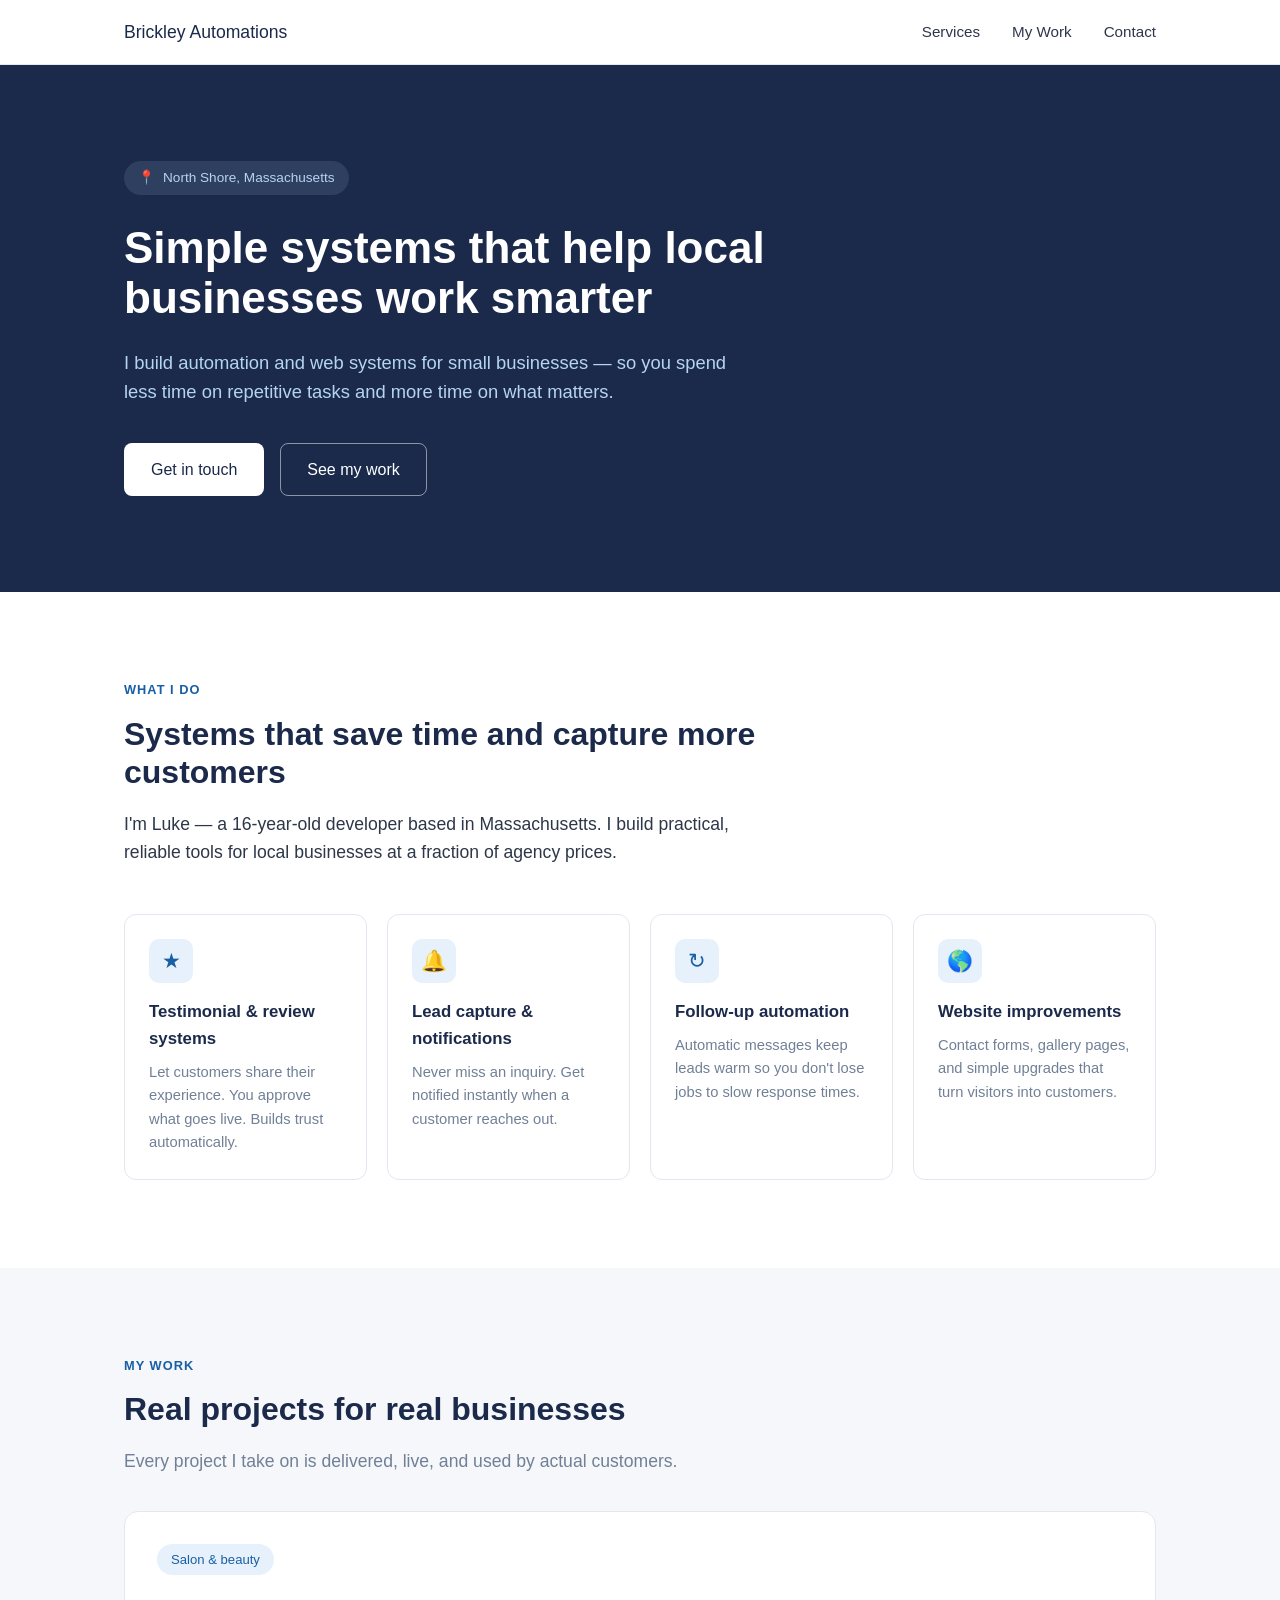
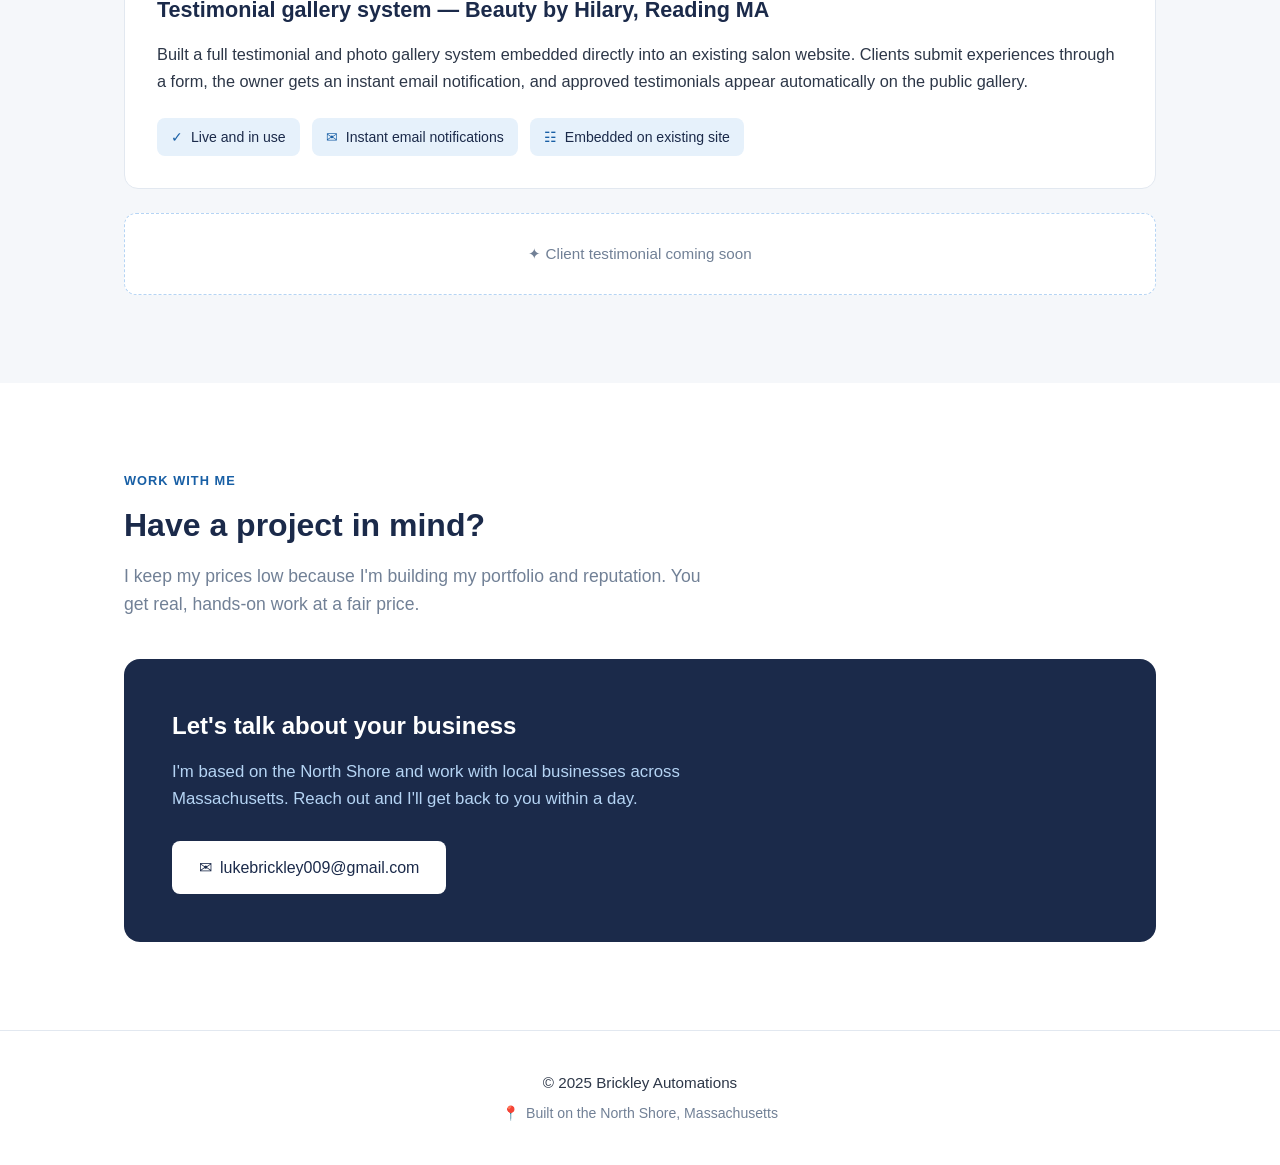
==== index.html @ 8ceae949 "Initial website build" ====
<!DOCTYPE html>
<html lang="en">
<head>
  <meta charset="UTF-8">
  <meta name="viewport" content="width=device-width, initial-scale=1.0">
  <title>Brickley Automations — Simple systems for local businesses</title>
  <meta name="description" content="Automation and web systems for small businesses on the North Shore of Massachusetts. Testimonial systems, lead capture, follow-up automation, and website improvements.">
  <style>
    :root {
      --navy: #1B2A4A;
      --blue: #185FA5;
      --light-blue: #B5D4F4;
      --info-bg: #E6F1FB;
      --gray-bg: #F5F7FA;
      --border: #E2E8F0;
      --text: #2D3748;
      --muted: #718096;
    }

    * { margin: 0; padding: 0; box-sizing: border-box; }

    html { scroll-behavior: smooth; }

    body {
      font-family: -apple-system, BlinkMacSystemFont, "Segoe UI", Roboto, Helvetica, Arial, sans-serif, "Apple Color Emoji", "Segoe UI Emoji";
      color: var(--text);
      background: #fff;
      line-height: 1.6;
      -webkit-font-smoothing: antialiased;
    }

    .container {
      max-width: 1080px;
      margin: 0 auto;
      padding: 0 24px;
    }

    /* ---------- Navigation ---------- */
    nav {
      position: sticky;
      top: 0;
      z-index: 100;
      background: #fff;
      border-bottom: 1px solid var(--border);
    }
    .nav-inner {
      display: flex;
      align-items: center;
      justify-content: space-between;
      height: 64px;
    }
    .nav-brand {
      color: var(--navy);
      font-weight: 500;
      font-size: 1.1rem;
      text-decoration: none;
    }
    .nav-links {
      display: flex;
      gap: 32px;
    }
    .nav-links a {
      color: var(--text);
      text-decoration: none;
      font-size: 0.95rem;
    }
    .nav-links a:hover { color: var(--blue); }

    /* ---------- Hero ---------- */
    .hero {
      background: var(--navy);
      color: #fff;
      padding: 96px 0;
    }
    .badge {
      display: inline-flex;
      align-items: center;
      gap: 8px;
      background: rgba(181, 212, 244, 0.12);
      color: var(--light-blue);
      padding: 6px 14px;
      border-radius: 999px;
      font-size: 0.85rem;
      margin-bottom: 28px;
    }
    .hero h1 {
      font-size: 2.75rem;
      font-weight: 600;
      line-height: 1.15;
      max-width: 720px;
      margin-bottom: 24px;
    }
    .hero p {
      font-size: 1.15rem;
      color: var(--light-blue);
      max-width: 620px;
      margin-bottom: 36px;
    }
    .hero-buttons {
      display: flex;
      gap: 16px;
      flex-wrap: wrap;
    }
    .btn {
      display: inline-flex;
      align-items: center;
      gap: 8px;
      padding: 13px 26px;
      border-radius: 8px;
      font-size: 1rem;
      font-weight: 500;
      text-decoration: none;
      cursor: pointer;
      border: 1px solid transparent;
      transition: opacity 0.15s ease;
    }
    .btn:hover { opacity: 0.9; }
    .btn-white {
      background: #fff;
      color: var(--navy);
    }
    .btn-outline {
      background: transparent;
      color: #fff;
      border: 1px solid rgba(255, 255, 255, 0.5);
    }

    /* ---------- Section shared ---------- */
    section { padding: 88px 0; }
    .label {
      color: var(--blue);
      text-transform: uppercase;
      letter-spacing: 0.08em;
      font-size: 0.8rem;
      font-weight: 600;
      margin-bottom: 14px;
    }
    h2 {
      color: var(--navy);
      font-size: 2rem;
      font-weight: 600;
      line-height: 1.2;
      margin-bottom: 18px;
      max-width: 640px;
    }
    .section-sub {
      color: var(--muted);
      font-size: 1.1rem;
      max-width: 600px;
      margin-bottom: 8px;
    }

    /* ---------- About / Services ---------- */
    .about p.intro {
      color: var(--text);
      font-size: 1.1rem;
      max-width: 640px;
      margin-bottom: 48px;
    }
    .cards {
      display: grid;
      grid-template-columns: repeat(4, 1fr);
      gap: 20px;
    }
    .card {
      background: #fff;
      border: 1px solid var(--border);
      border-radius: 12px;
      padding: 24px;
    }
    .icon-box {
      width: 44px;
      height: 44px;
      border-radius: 10px;
      background: var(--info-bg);
      color: var(--blue);
      display: flex;
      align-items: center;
      justify-content: center;
      font-size: 1.3rem;
      margin-bottom: 16px;
    }
    .card h3 {
      color: var(--navy);
      font-size: 1.05rem;
      font-weight: 600;
      margin-bottom: 8px;
    }
    .card p {
      color: var(--muted);
      font-size: 0.92rem;
    }

    /* ---------- Work ---------- */
    .work { background: var(--gray-bg); }
    .project-card {
      background: #fff;
      border: 1px solid var(--border);
      border-radius: 14px;
      padding: 32px;
      margin-top: 36px;
    }
    .pill {
      display: inline-block;
      background: var(--info-bg);
      color: var(--blue);
      padding: 5px 14px;
      border-radius: 999px;
      font-size: 0.82rem;
      font-weight: 500;
      margin-bottom: 18px;
    }
    .project-card h3 {
      color: var(--navy);
      font-size: 1.35rem;
      font-weight: 600;
      margin-bottom: 14px;
    }
    .project-card > p {
      color: var(--text);
      font-size: 1.02rem;
      margin-bottom: 24px;
    }
    .detail-badges {
      display: flex;
      flex-wrap: wrap;
      gap: 12px;
    }
    .detail-badge {
      display: inline-flex;
      align-items: center;
      gap: 8px;
      background: var(--info-bg);
      color: var(--navy);
      padding: 8px 14px;
      border-radius: 8px;
      font-size: 0.88rem;
    }
    .detail-badge span.ic { color: var(--blue); }
    .placeholder {
      margin-top: 24px;
      border: 1px dashed var(--light-blue);
      border-radius: 12px;
      padding: 28px;
      text-align: center;
      color: var(--muted);
      background: #fff;
      font-size: 0.95rem;
    }

    /* ---------- Contact ---------- */
    .contact-box {
      background: var(--navy);
      border-radius: 16px;
      padding: 48px;
      margin-top: 40px;
    }
    .contact-box h3 {
      color: #fff;
      font-size: 1.5rem;
      font-weight: 600;
      margin-bottom: 14px;
    }
    .contact-box p {
      color: var(--light-blue);
      font-size: 1.05rem;
      max-width: 560px;
      margin-bottom: 28px;
    }

    /* ---------- Footer ---------- */
    footer {
      text-align: center;
      padding: 40px 24px;
      border-top: 1px solid var(--border);
    }
    footer .copyright { color: var(--text); font-size: 0.95rem; }
    footer .built {
      color: var(--muted);
      font-size: 0.88rem;
      margin-top: 6px;
      display: inline-flex;
      align-items: center;
      gap: 6px;
    }

    /* ---------- Responsive ---------- */
    @media (max-width: 760px) {
      .hero { padding: 64px 0; }
      .hero h1 { font-size: 2rem; }
      .hero p { font-size: 1.05rem; }
      section { padding: 60px 0; }
      h2 { font-size: 1.6rem; }
      .cards { grid-template-columns: repeat(2, 1fr); }
      .contact-box { padding: 32px 24px; }
    }

    @media (max-width: 480px) {
      .nav-links { gap: 18px; }
      .nav-links a { font-size: 0.85rem; }
      .nav-brand { font-size: 1rem; }
      .hero-buttons { flex-direction: column; }
      .hero-buttons .btn { justify-content: center; }
    }

    @media (max-width: 380px) {
      .nav-links { display: none; }
    }
  </style>
</head>
<body>

  <!-- Navigation -->
  <nav>
    <div class="container nav-inner">
      <a href="#" class="nav-brand">Brickley Automations</a>
      <div class="nav-links">
        <a href="#services">Services</a>
        <a href="#work">My Work</a>
        <a href="#contact">Contact</a>
      </div>
    </div>
  </nav>

  <!-- Hero -->
  <header class="hero">
    <div class="container">
      <div class="badge"><span>&#128205;</span> North Shore, Massachusetts</div>
      <h1>Simple systems that help local businesses work smarter</h1>
      <p>I build automation and web systems for small businesses — so you spend less time on repetitive tasks and more time on what matters.</p>
      <div class="hero-buttons">
        <a href="#contact" class="btn btn-white">Get in touch</a>
        <a href="#work" class="btn btn-outline">See my work</a>
      </div>
    </div>
  </header>

  <!-- About / Services -->
  <section class="about" id="services">
    <div class="container">
      <p class="label">What I do</p>
      <h2>Systems that save time and capture more customers</h2>
      <p class="intro">I'm Luke — a 16-year-old developer based in Massachusetts. I build practical, reliable tools for local businesses at a fraction of agency prices.</p>

      <div class="cards">
        <div class="card">
          <div class="icon-box">&#9733;</div>
          <h3>Testimonial &amp; review systems</h3>
          <p>Let customers share their experience. You approve what goes live. Builds trust automatically.</p>
        </div>
        <div class="card">
          <div class="icon-box">&#128276;</div>
          <h3>Lead capture &amp; notifications</h3>
          <p>Never miss an inquiry. Get notified instantly when a customer reaches out.</p>
        </div>
        <div class="card">
          <div class="icon-box">&#8635;</div>
          <h3>Follow-up automation</h3>
          <p>Automatic messages keep leads warm so you don't lose jobs to slow response times.</p>
        </div>
        <div class="card">
          <div class="icon-box">&#127758;</div>
          <h3>Website improvements</h3>
          <p>Contact forms, gallery pages, and simple upgrades that turn visitors into customers.</p>
        </div>
      </div>
    </div>
  </section>

  <!-- Work -->
  <section class="work" id="work">
    <div class="container">
      <p class="label">My work</p>
      <h2>Real projects for real businesses</h2>
      <p class="section-sub">Every project I take on is delivered, live, and used by actual customers.</p>

      <div class="project-card">
        <span class="pill">Salon &amp; beauty</span>
        <h3>Testimonial gallery system — Beauty by Hilary, Reading MA</h3>
        <p>Built a full testimonial and photo gallery system embedded directly into an existing salon website. Clients submit experiences through a form, the owner gets an instant email notification, and approved testimonials appear automatically on the public gallery.</p>
        <div class="detail-badges">
          <span class="detail-badge"><span class="ic">&#10003;</span> Live and in use</span>
          <span class="detail-badge"><span class="ic">&#9993;</span> Instant email notifications</span>
          <span class="detail-badge"><span class="ic">&#9783;</span> Embedded on existing site</span>
        </div>
      </div>

      <div class="placeholder">&#10022; Client testimonial coming soon</div>
    </div>
  </section>

  <!-- Contact -->
  <section class="contact" id="contact">
    <div class="container">
      <p class="label">Work with me</p>
      <h2>Have a project in mind?</h2>
      <p class="section-sub">I keep my prices low because I'm building my portfolio and reputation. You get real, hands-on work at a fair price.</p>

      <div class="contact-box">
        <h3>Let's talk about your business</h3>
        <p>I'm based on the North Shore and work with local businesses across Massachusetts. Reach out and I'll get back to you within a day.</p>
        <a href="mailto:lukebrickley009@gmail.com" class="btn btn-white"><span>&#9993;</span> lukebrickley009@gmail.com</a>
      </div>
    </div>
  </section>

  <!-- Footer -->
  <footer>
    <div class="copyright">&copy; 2025 Brickley Automations</div>
    <div class="built"><span>&#128205;</span> Built on the North Shore, Massachusetts</div>
  </footer>

</body>
</html>
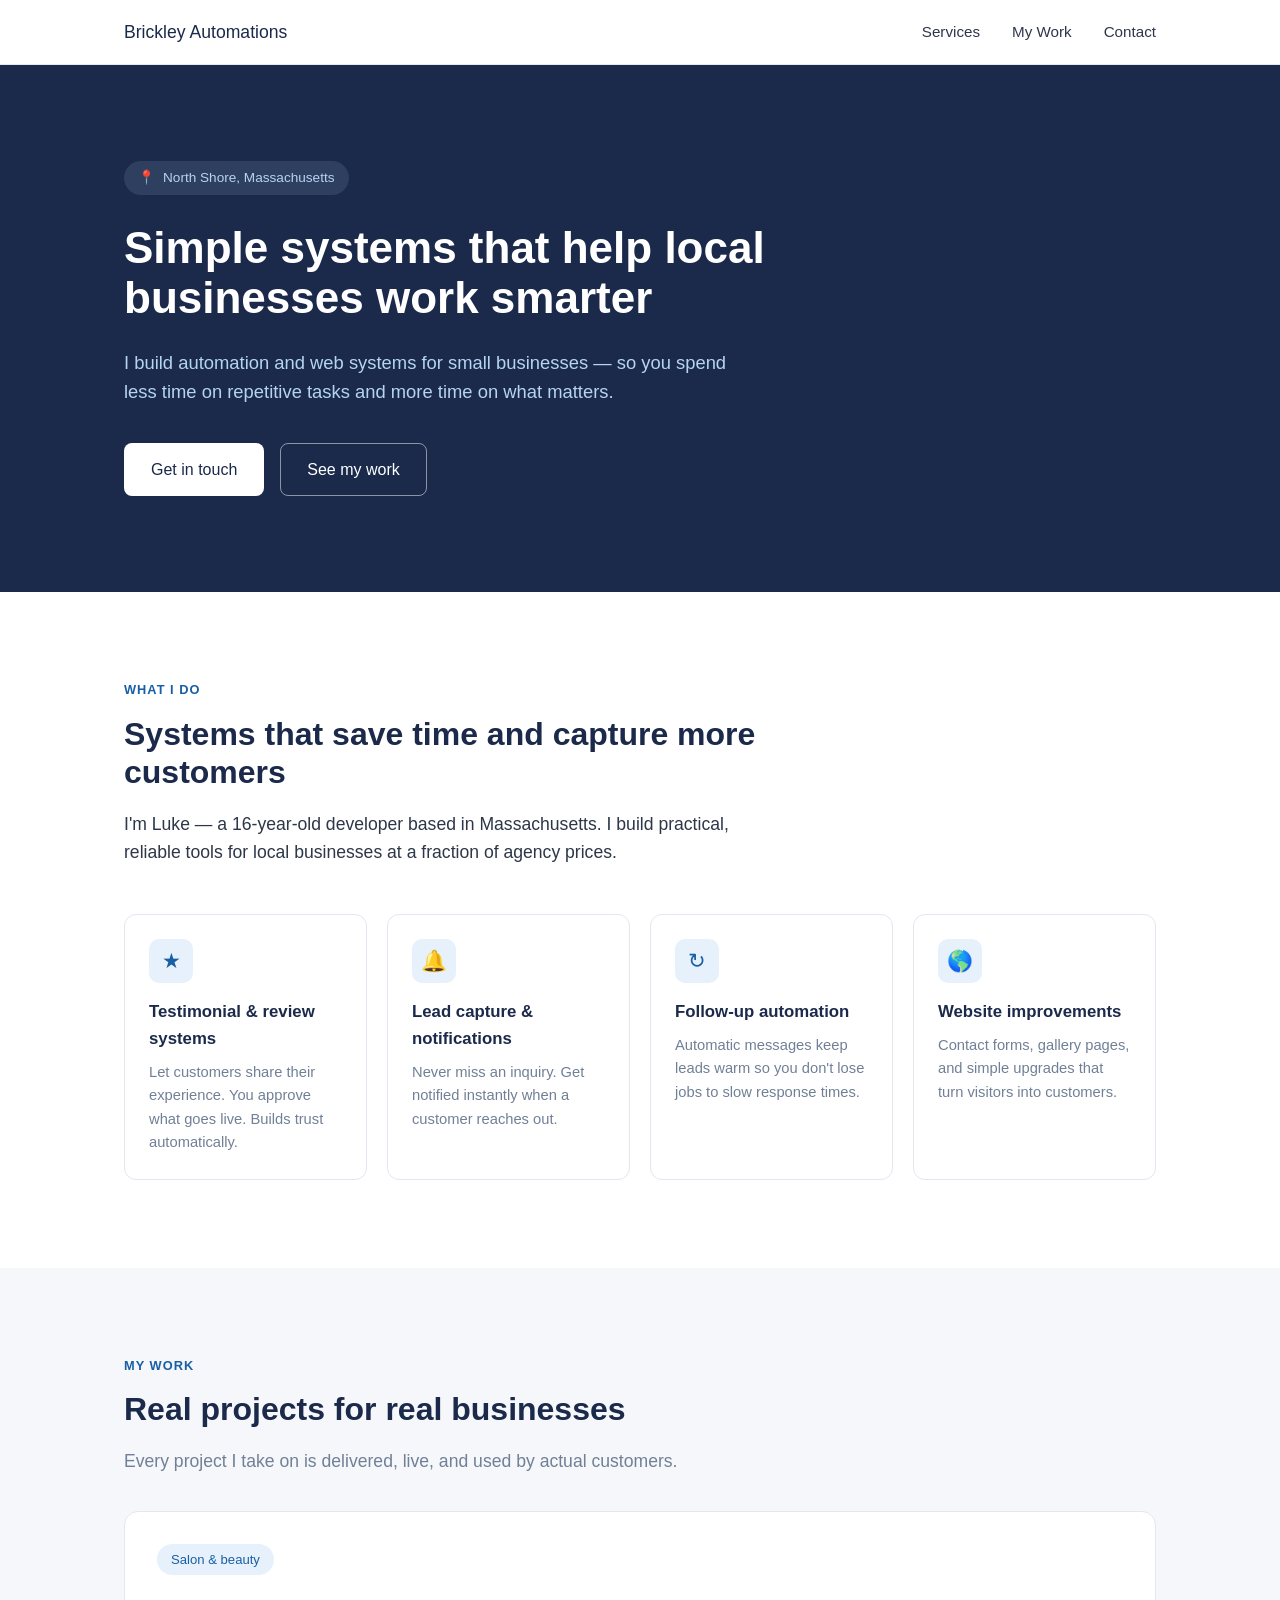
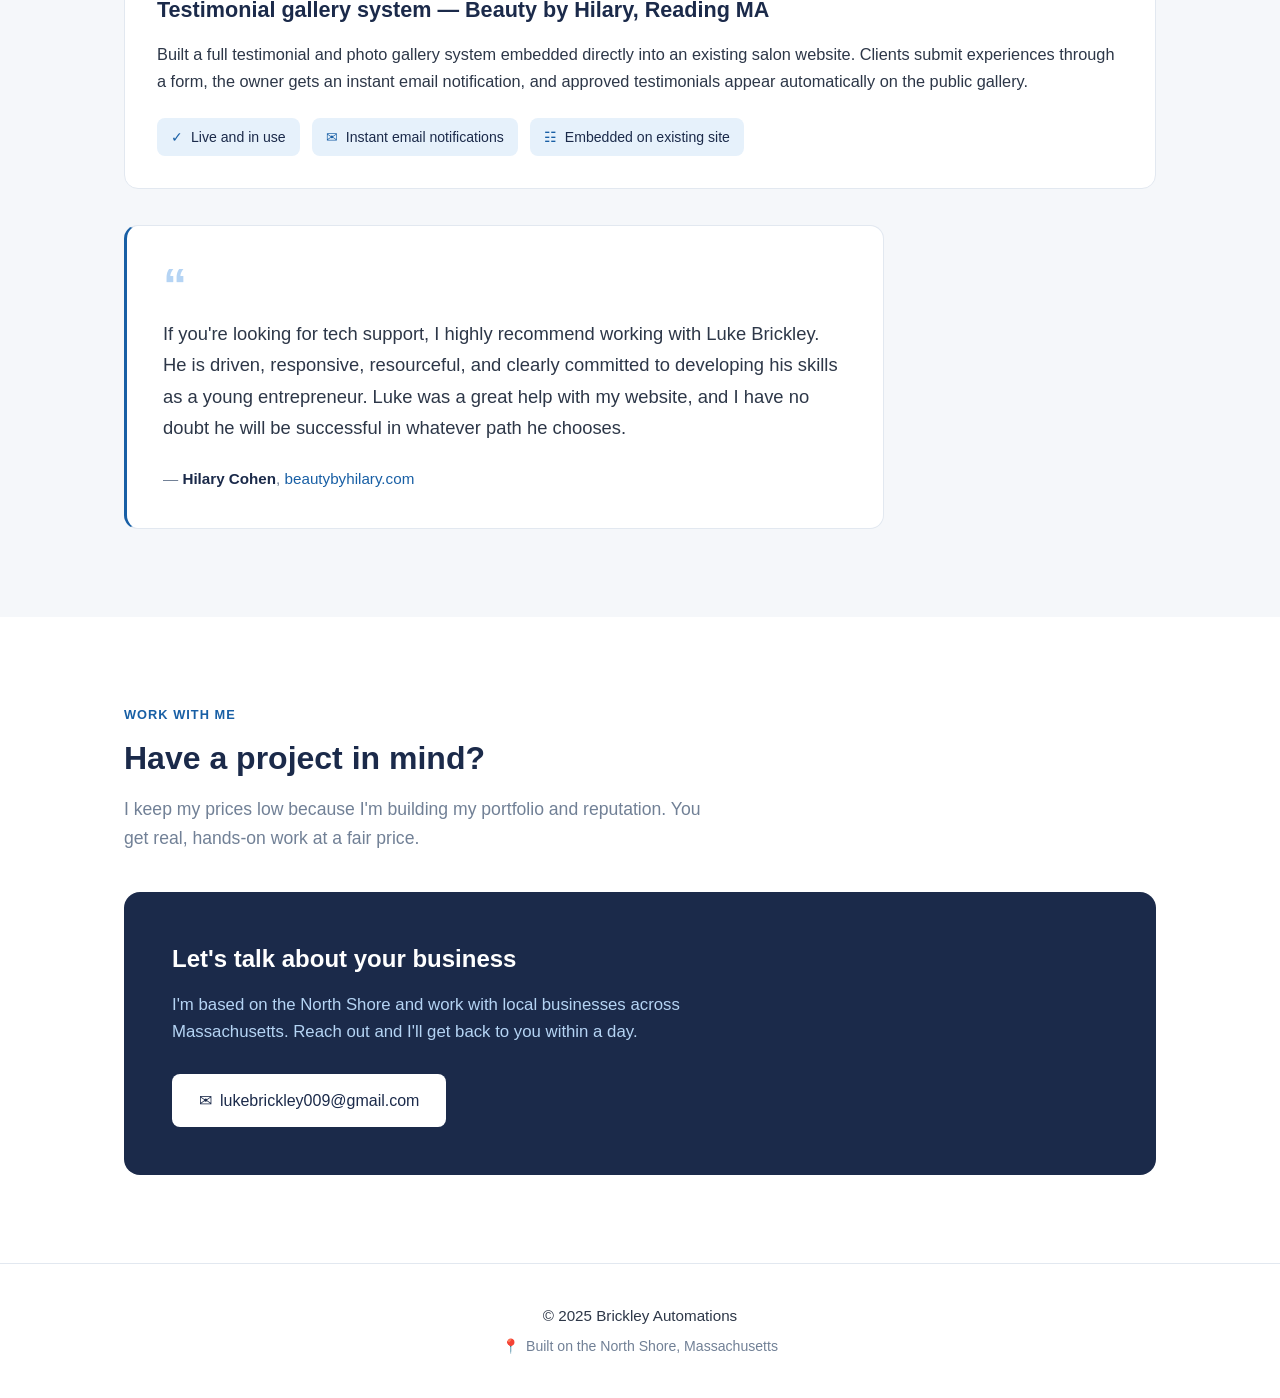
==== commit da3a777a: "add Hillary testimonial" ====
--- a/index.html
+++ b/index.html
@@ -267,6 +267,44 @@
       max-width: 560px;
       margin-bottom: 28px;
     }
+
+    /* ---------- Testimonial (in Work section) ---------- */
+    .quote-card {
+      background: #fff;
+      border: 1px solid var(--border);
+      border-left: 3px solid var(--blue);
+      border-radius: 14px;
+      padding: 36px;
+      margin-top: 36px;
+      max-width: 760px;
+    }
+    .quote-mark {
+      color: var(--light-blue);
+      font-size: 3rem;
+      line-height: 1;
+      font-weight: 700;
+      display: block;
+      margin-bottom: 8px;
+    }
+    .quote-card blockquote {
+      color: var(--text);
+      font-size: 1.15rem;
+      line-height: 1.7;
+      margin-bottom: 24px;
+    }
+    .quote-attr {
+      color: var(--muted);
+      font-size: 0.95rem;
+    }
+    .quote-attr strong {
+      color: var(--navy);
+      font-weight: 600;
+    }
+    .quote-attr a {
+      color: var(--blue);
+      text-decoration: none;
+    }
+    .quote-attr a:hover { text-decoration: underline; }
 
     /* ---------- Footer ---------- */
     footer {
@@ -385,7 +423,11 @@
         </div>
       </div>
 
-      <div class="placeholder">&#10022; Client testimonial coming soon</div>
+      <div class="quote-card">
+        <span class="quote-mark">&ldquo;</span>
+        <blockquote>If you're looking for tech support, I highly recommend working with Luke Brickley. He is driven, responsive, resourceful, and clearly committed to developing his skills as a young entrepreneur. Luke was a great help with my website, and I have no doubt he will be successful in whatever path he chooses.</blockquote>
+        <p class="quote-attr">&mdash; <strong>Hilary Cohen</strong>, <a href="https://beautybyhilary.com" target="_blank" rel="noopener">beautybyhilary.com</a></p>
+      </div>
     </div>
   </section>
 
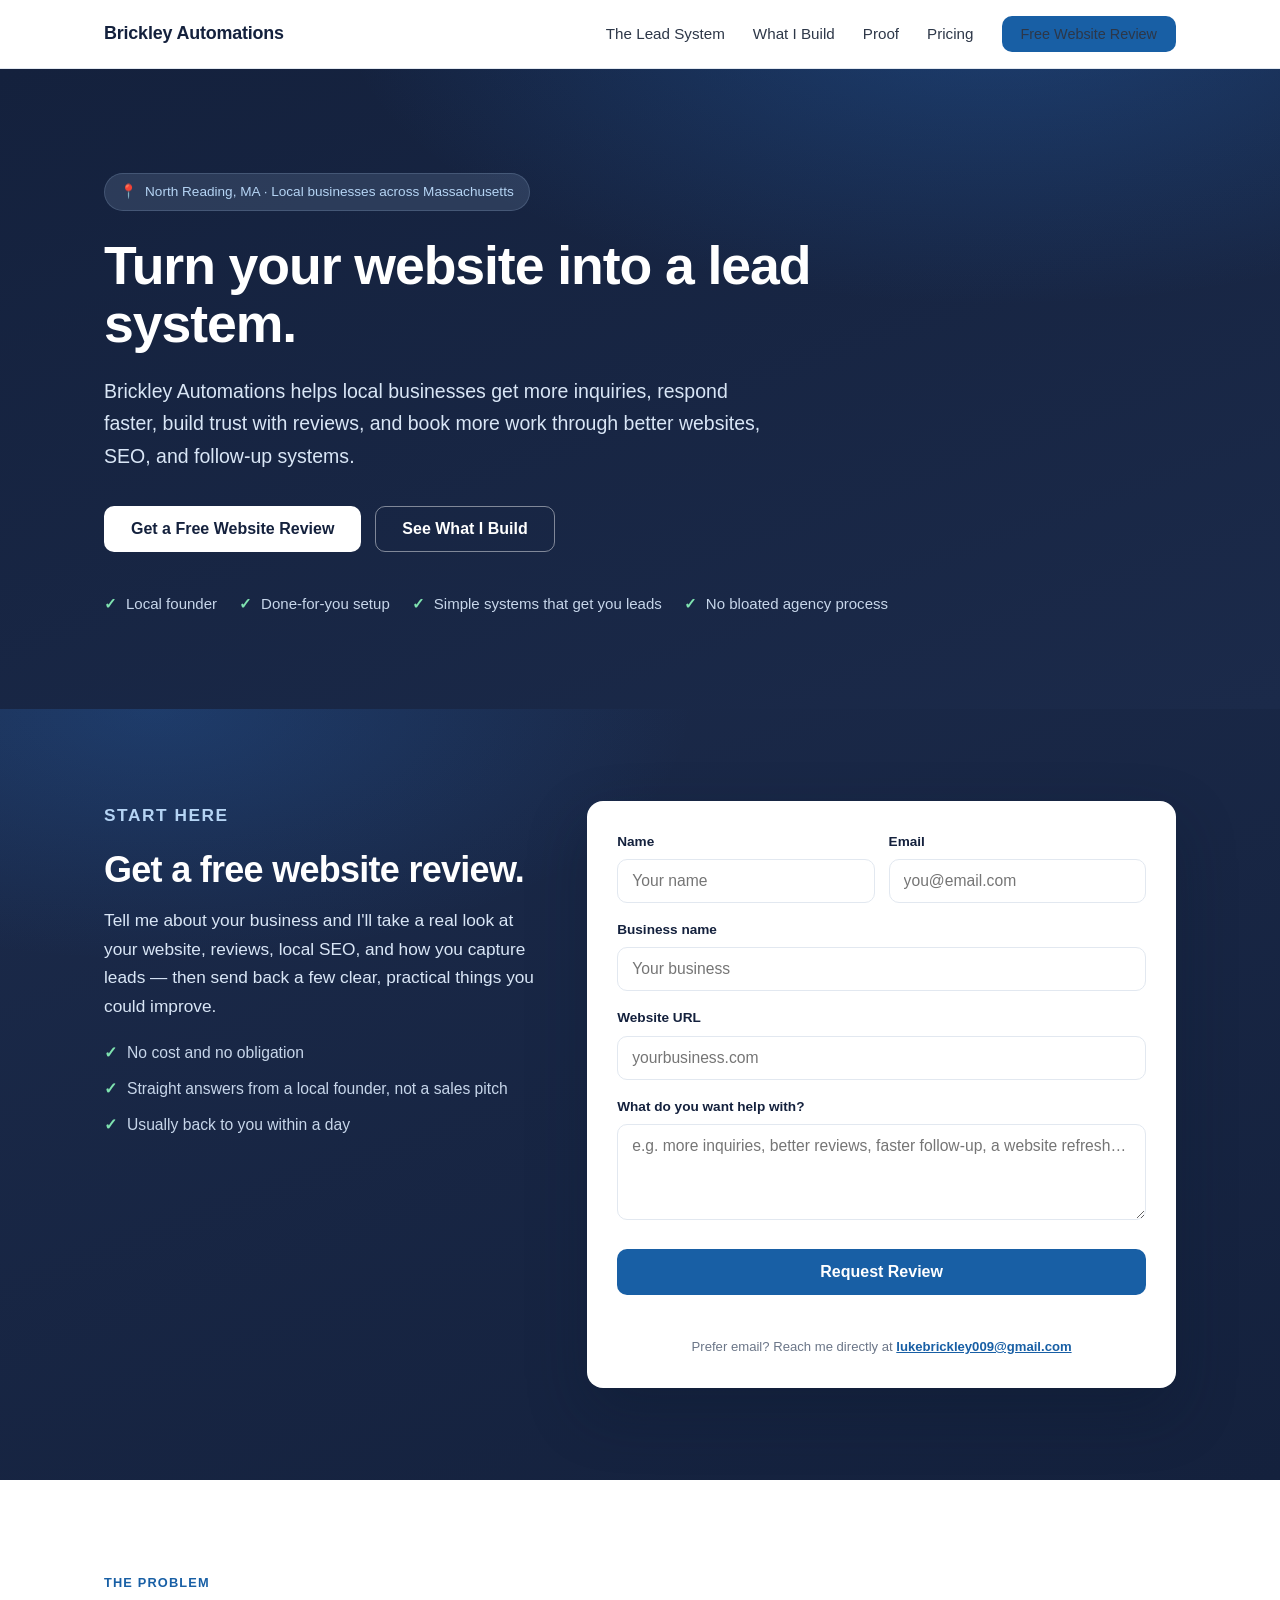
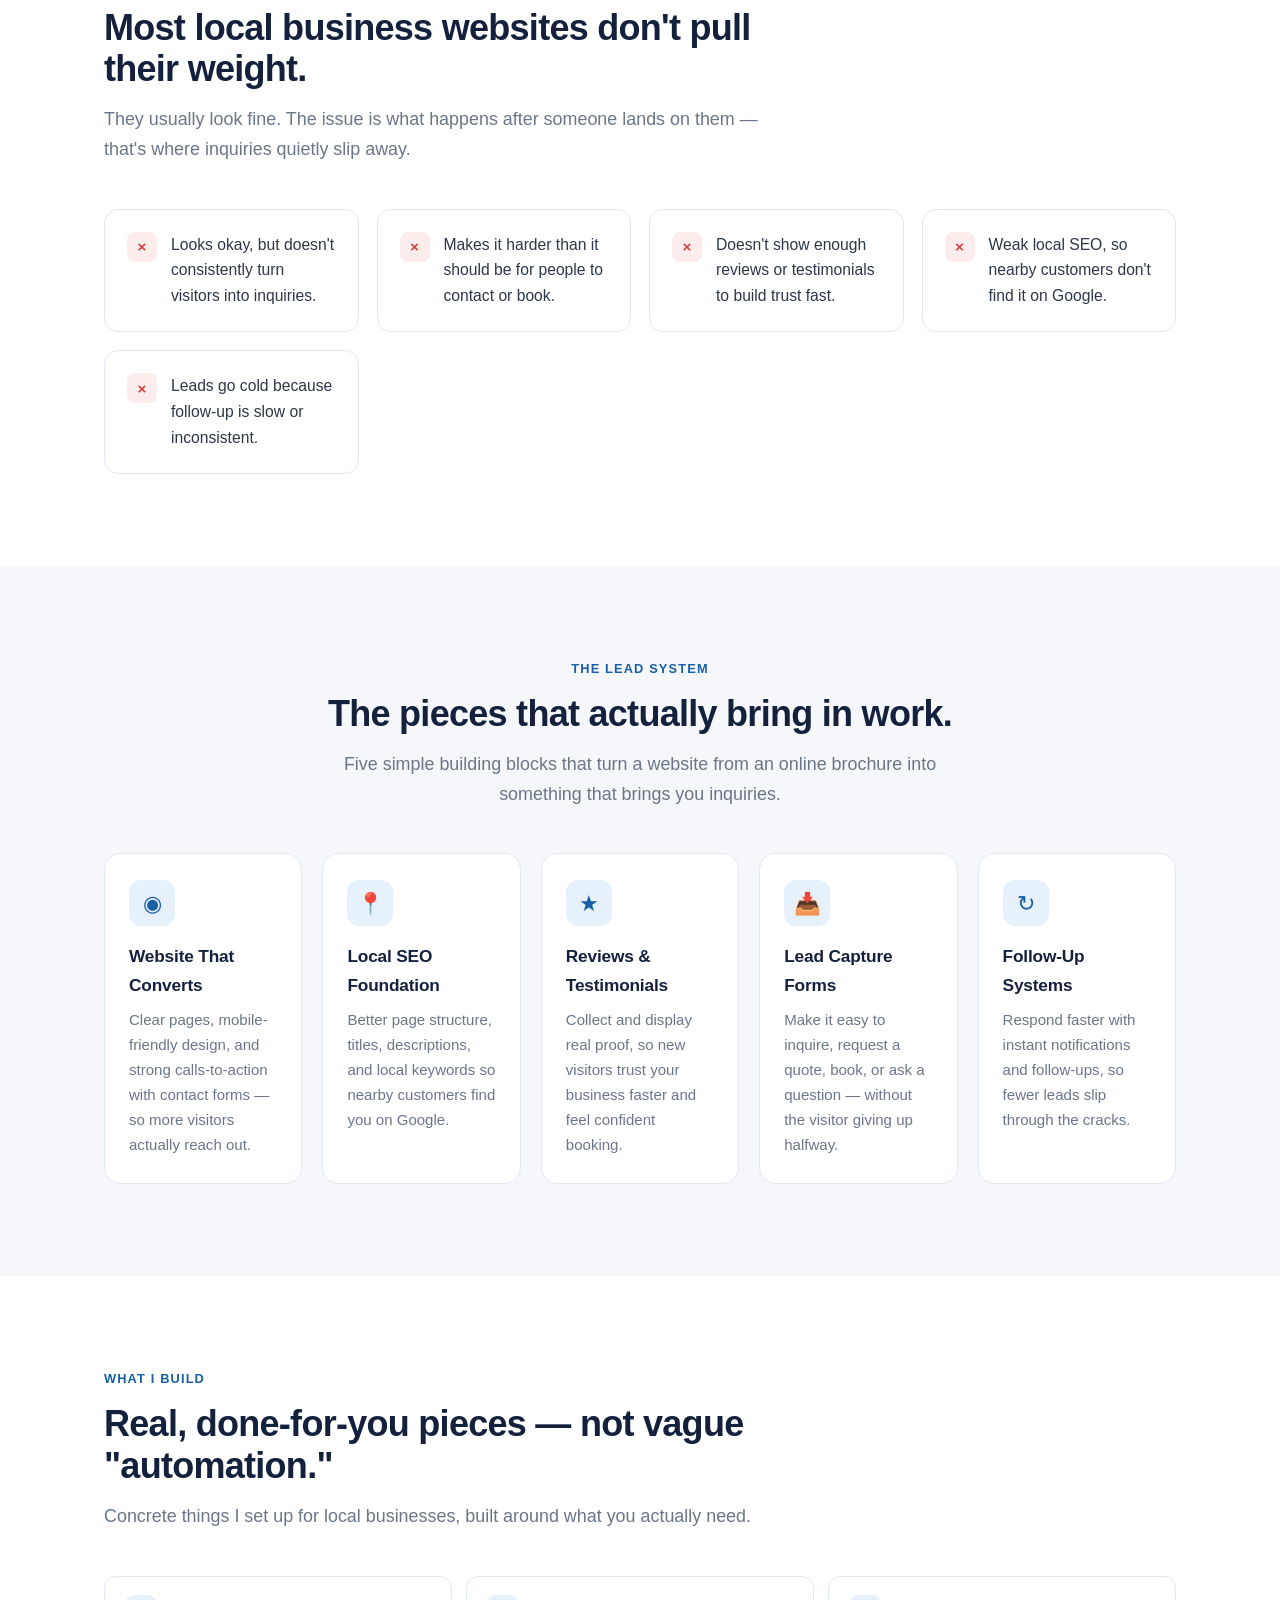
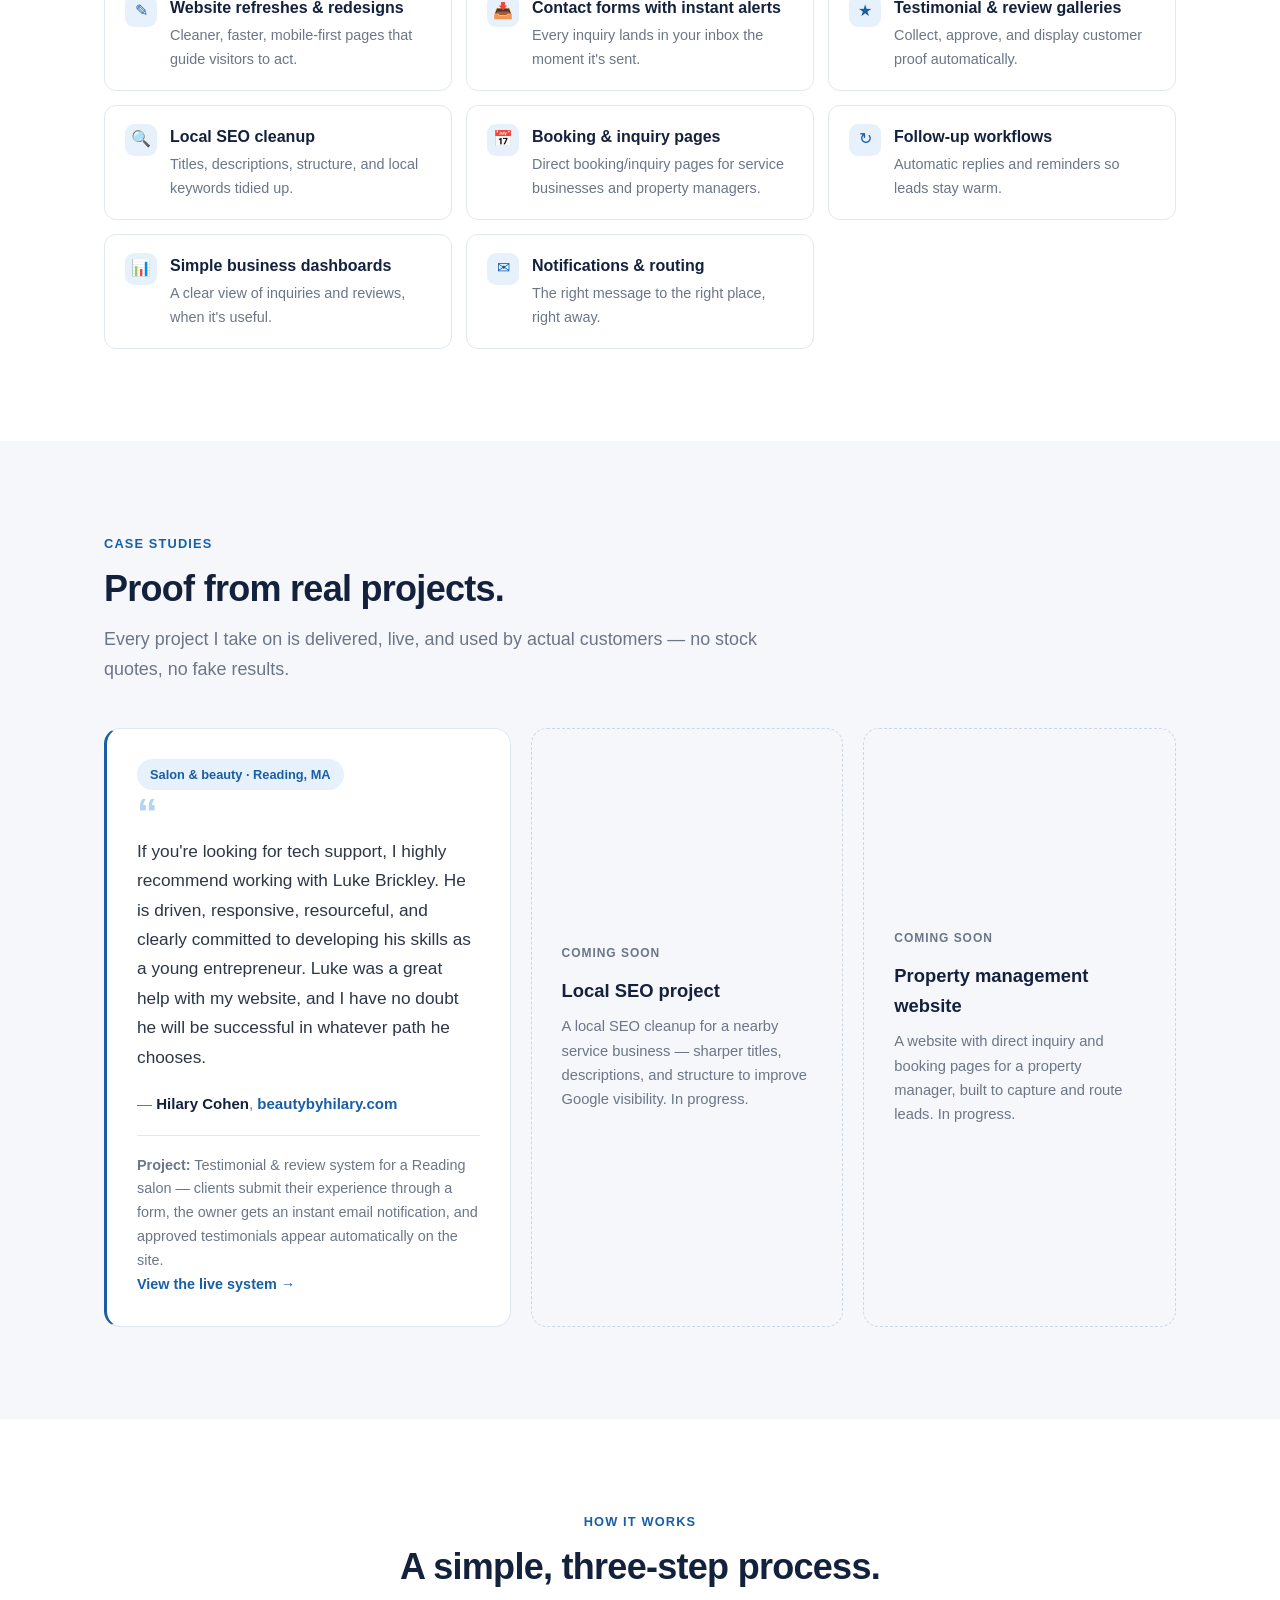
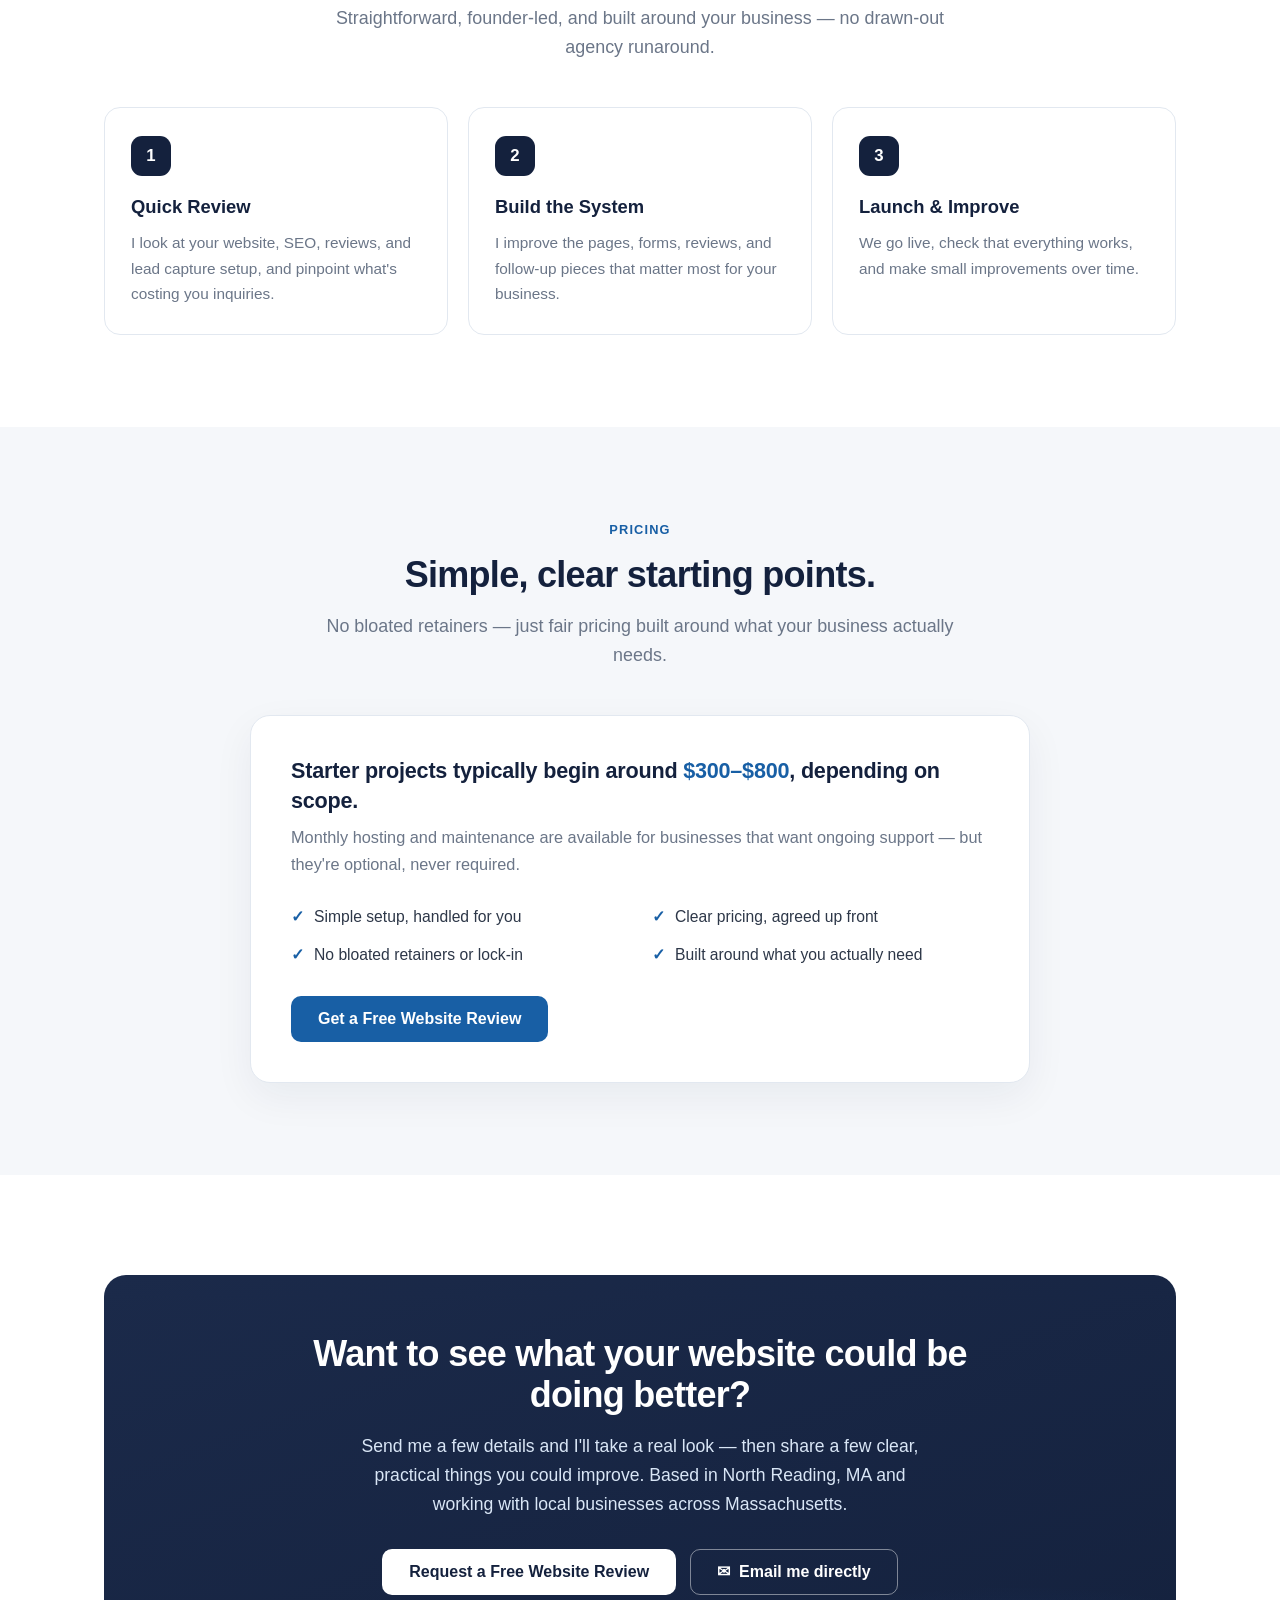
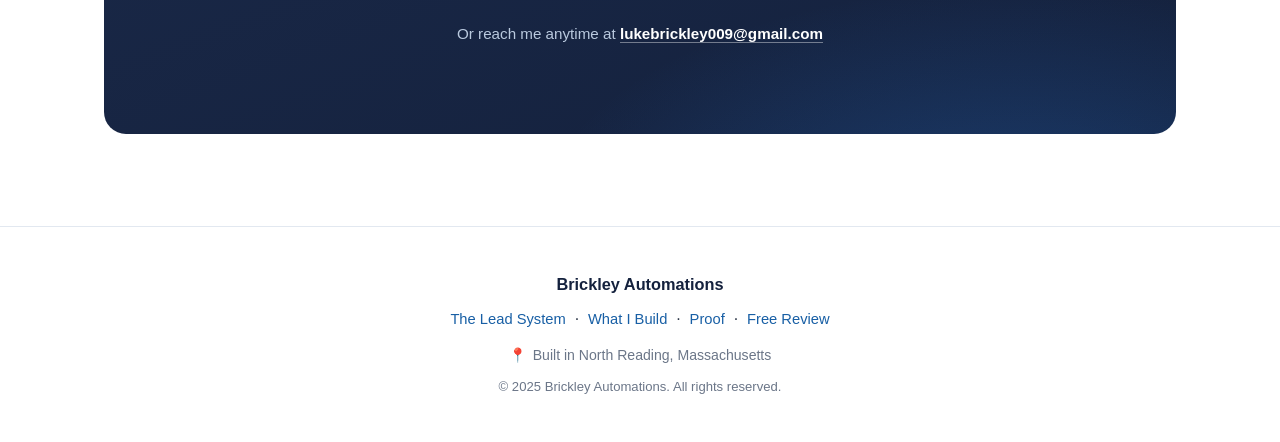
==== commit f1f1ae42: "Unify prospect tasks with main tasks" ====
--- a/index.html
+++ b/index.html
@@ -3,18 +3,28 @@
 <head>
   <meta charset="UTF-8">
   <meta name="viewport" content="width=device-width, initial-scale=1.0">
-  <title>Brickley Automations — Simple systems for local businesses</title>
-  <meta name="description" content="Automation and web systems for small businesses on the North Shore of Massachusetts. Testimonial systems, lead capture, follow-up automation, and website improvements.">
+  <title>Brickley Automations | Websites, SEO &amp; Lead Systems for Local Businesses</title>
+  <meta name="description" content="Brickley Automations helps local businesses get more inquiries with better websites, local SEO, reviews, and follow-up systems.">
+  <meta name="theme-color" content="#14213D">
+
+  <!-- Open Graph -->
+  <meta property="og:title" content="Brickley Automations | Websites, SEO &amp; Lead Systems for Local Businesses">
+  <meta property="og:description" content="Turn your website into a lead system. Better websites, local SEO, reviews, and faster follow-up for local businesses in North Reading, MA and beyond.">
+  <meta property="og:type" content="website">
+
   <style>
     :root {
-      --navy: #1B2A4A;
+      --navy: #14213D;
+      --navy-2: #1B2A4A;
       --blue: #185FA5;
+      --blue-bright: #2B7DE0;
       --light-blue: #B5D4F4;
       --info-bg: #E6F1FB;
       --gray-bg: #F5F7FA;
       --border: #E2E8F0;
       --text: #2D3748;
-      --muted: #718096;
+      --muted: #6B7688;
+      --radius: 16px;
     }
 
     * { margin: 0; padding: 0; box-sizing: border-box; }
@@ -25,324 +35,503 @@
       font-family: -apple-system, BlinkMacSystemFont, "Segoe UI", Roboto, Helvetica, Arial, sans-serif, "Apple Color Emoji", "Segoe UI Emoji";
       color: var(--text);
       background: #fff;
-      line-height: 1.6;
+      line-height: 1.65;
       -webkit-font-smoothing: antialiased;
     }
 
+    a { color: inherit; }
+
     .container {
-      max-width: 1080px;
+      max-width: 1120px;
       margin: 0 auto;
       padding: 0 24px;
     }
+
+    /* ---------- Buttons ---------- */
+    .btn {
+      display: inline-flex;
+      align-items: center;
+      justify-content: center;
+      gap: 9px;
+      padding: 14px 26px;
+      border-radius: 10px;
+      font-size: 1rem;
+      font-weight: 600;
+      text-decoration: none;
+      cursor: pointer;
+      border: 1.5px solid transparent;
+      transition: transform 0.12s ease, box-shadow 0.15s ease, background 0.15s ease, opacity 0.15s ease;
+      line-height: 1;
+    }
+    .btn-primary { background: var(--blue); color: #fff; }
+    .btn-primary:hover { background: var(--blue-bright); transform: translateY(-1px); box-shadow: 0 8px 20px rgba(24, 95, 165, 0.28); }
+    .btn-white { background: #fff; color: var(--navy); }
+    .btn-white:hover { transform: translateY(-1px); box-shadow: 0 8px 20px rgba(0, 0, 0, 0.18); }
+    .btn-outline { background: transparent; color: #fff; border-color: rgba(255,255,255,0.45); }
+    .btn-outline:hover { background: rgba(255,255,255,0.08); border-color: rgba(255,255,255,0.8); }
+    .btn-ghost { background: #fff; color: var(--navy); border-color: var(--border); }
+    .btn-ghost:hover { border-color: var(--blue); color: var(--blue); }
 
     /* ---------- Navigation ---------- */
     nav {
       position: sticky;
       top: 0;
       z-index: 100;
-      background: #fff;
+      background: rgba(255, 255, 255, 0.92);
+      backdrop-filter: saturate(180%) blur(8px);
       border-bottom: 1px solid var(--border);
     }
     .nav-inner {
       display: flex;
       align-items: center;
       justify-content: space-between;
-      height: 64px;
+      height: 68px;
+      gap: 16px;
     }
     .nav-brand {
       color: var(--navy);
-      font-weight: 500;
-      font-size: 1.1rem;
+      font-weight: 700;
+      font-size: 1.12rem;
       text-decoration: none;
+      letter-spacing: -0.01em;
+      white-space: nowrap;
     }
     .nav-links {
       display: flex;
-      gap: 32px;
+      align-items: center;
+      gap: 28px;
     }
     .nav-links a {
       color: var(--text);
       text-decoration: none;
       font-size: 0.95rem;
+      font-weight: 500;
     }
     .nav-links a:hover { color: var(--blue); }
+    .nav-links .btn { padding: 10px 18px; font-size: 0.9rem; }
+    .nav-menu-links { display: flex; align-items: center; gap: 28px; }
 
     /* ---------- Hero ---------- */
     .hero {
-      background: var(--navy);
+      background:
+        radial-gradient(1100px 500px at 78% -10%, rgba(43, 125, 224, 0.30), transparent 60%),
+        linear-gradient(160deg, var(--navy) 0%, var(--navy-2) 100%);
       color: #fff;
-      padding: 96px 0;
+      padding: 104px 0 92px;
     }
     .badge {
       display: inline-flex;
       align-items: center;
       gap: 8px;
-      background: rgba(181, 212, 244, 0.12);
+      background: rgba(181, 212, 244, 0.14);
       color: var(--light-blue);
-      padding: 6px 14px;
+      padding: 7px 15px;
       border-radius: 999px;
       font-size: 0.85rem;
-      margin-bottom: 28px;
+      font-weight: 500;
+      margin-bottom: 26px;
+      border: 1px solid rgba(181, 212, 244, 0.18);
     }
     .hero h1 {
-      font-size: 2.75rem;
-      font-weight: 600;
-      line-height: 1.15;
-      max-width: 720px;
-      margin-bottom: 24px;
-    }
-    .hero p {
-      font-size: 1.15rem;
-      color: var(--light-blue);
-      max-width: 620px;
-      margin-bottom: 36px;
+      font-size: 3.35rem;
+      font-weight: 800;
+      line-height: 1.08;
+      letter-spacing: -0.02em;
+      max-width: 780px;
+      margin-bottom: 22px;
+    }
+    .hero .lead {
+      font-size: 1.22rem;
+      color: #D9E6F6;
+      max-width: 660px;
+      margin-bottom: 34px;
     }
     .hero-buttons {
       display: flex;
-      gap: 16px;
+      gap: 14px;
       flex-wrap: wrap;
-    }
-    .btn {
+      margin-bottom: 40px;
+    }
+    .trust-row {
+      display: flex;
+      flex-wrap: wrap;
+      gap: 10px 22px;
+    }
+    .trust-item {
       display: inline-flex;
       align-items: center;
-      gap: 8px;
-      padding: 13px 26px;
-      border-radius: 8px;
-      font-size: 1rem;
+      gap: 9px;
+      color: #C7D6EA;
+      font-size: 0.94rem;
       font-weight: 500;
-      text-decoration: none;
-      cursor: pointer;
-      border: 1px solid transparent;
-      transition: opacity 0.15s ease;
-    }
-    .btn:hover { opacity: 0.9; }
-    .btn-white {
-      background: #fff;
-      color: var(--navy);
-    }
-    .btn-outline {
-      background: transparent;
-      color: #fff;
-      border: 1px solid rgba(255, 255, 255, 0.5);
+    }
+    .trust-item .tick {
+      color: #7FE3B0;
+      font-weight: 700;
     }
 
     /* ---------- Section shared ---------- */
-    section { padding: 88px 0; }
+    section { padding: 92px 0; }
+    .section-head { max-width: 660px; margin-bottom: 44px; }
+    .section-head.center { margin-left: auto; margin-right: auto; text-align: center; }
     .label {
       color: var(--blue);
       text-transform: uppercase;
-      letter-spacing: 0.08em;
+      letter-spacing: 0.09em;
       font-size: 0.8rem;
-      font-weight: 600;
+      font-weight: 700;
       margin-bottom: 14px;
     }
     h2 {
       color: var(--navy);
-      font-size: 2rem;
-      font-weight: 600;
-      line-height: 1.2;
-      margin-bottom: 18px;
-      max-width: 640px;
+      font-size: 2.25rem;
+      font-weight: 800;
+      line-height: 1.15;
+      letter-spacing: -0.02em;
+      margin-bottom: 16px;
     }
     .section-sub {
       color: var(--muted);
-      font-size: 1.1rem;
-      max-width: 600px;
-      margin-bottom: 8px;
-    }
-
-    /* ---------- About / Services ---------- */
-    .about p.intro {
+      font-size: 1.12rem;
+    }
+    .bg-gray { background: var(--gray-bg); }
+
+    /* ---------- Lead capture form ---------- */
+    .review {
+      background:
+        radial-gradient(900px 420px at 12% 0%, rgba(43, 125, 224, 0.22), transparent 60%),
+        linear-gradient(160deg, var(--navy-2) 0%, var(--navy) 100%);
+      color: #fff;
+    }
+    .review-grid {
+      display: grid;
+      grid-template-columns: 0.85fr 1.15fr;
+      gap: 48px;
+      align-items: start;
+    }
+    .review h2 { color: #fff; }
+    .review .review-copy p { color: #D9E6F6; font-size: 1.08rem; margin-bottom: 20px; }
+    .review-copy .mini {
+      list-style: none;
+      display: grid;
+      gap: 10px;
+    }
+    .review-copy .mini li {
+      display: flex;
+      gap: 10px;
+      align-items: flex-start;
+      color: #C7D6EA;
+      font-size: 0.98rem;
+    }
+    .review-copy .mini .tick { color: #7FE3B0; font-weight: 700; }
+
+    .form-card {
+      background: #fff;
+      border-radius: var(--radius);
+      padding: 30px;
+      box-shadow: 0 24px 60px rgba(10, 22, 44, 0.30);
+    }
+    .form-row { margin-bottom: 16px; }
+    .form-row.two {
+      display: grid;
+      grid-template-columns: 1fr 1fr;
+      gap: 14px;
+    }
+    .form-card label {
+      display: block;
+      font-size: 0.85rem;
+      font-weight: 600;
+      color: var(--navy);
+      margin-bottom: 6px;
+    }
+    .form-card input,
+    .form-card textarea {
+      width: 100%;
+      padding: 12px 14px;
+      border: 1.5px solid var(--border);
+      border-radius: 10px;
+      font-size: 0.98rem;
+      font-family: inherit;
       color: var(--text);
-      font-size: 1.1rem;
-      max-width: 640px;
-      margin-bottom: 48px;
-    }
-    .cards {
+      background: #fff;
+      transition: border-color 0.15s ease, box-shadow 0.15s ease;
+    }
+    .form-card input:focus,
+    .form-card textarea:focus {
+      outline: none;
+      border-color: var(--blue);
+      box-shadow: 0 0 0 3px rgba(24, 95, 165, 0.14);
+    }
+    .form-card textarea { resize: vertical; min-height: 96px; }
+    .form-card .btn { width: 100%; margin-top: 4px; }
+    .form-note { font-size: 0.82rem; color: var(--muted); margin-top: 12px; text-align: center; }
+    .form-status { font-size: 0.9rem; margin-top: 12px; text-align: center; color: var(--blue); font-weight: 600; min-height: 1.2em; }
+
+    /* ---------- Problem ---------- */
+    .problem-grid {
       display: grid;
-      grid-template-columns: repeat(4, 1fr);
+      grid-template-columns: repeat(auto-fit, minmax(240px, 1fr));
+      gap: 18px;
+      margin-top: 8px;
+    }
+    .problem-item {
+      background: #fff;
+      border: 1px solid var(--border);
+      border-radius: 14px;
+      padding: 22px 22px 22px 22px;
+      display: flex;
+      gap: 14px;
+      align-items: flex-start;
+    }
+    .problem-item .x {
+      flex: 0 0 auto;
+      width: 30px; height: 30px;
+      border-radius: 8px;
+      background: #FDECEC;
+      color: #D14343;
+      display: flex; align-items: center; justify-content: center;
+      font-weight: 700;
+      font-size: 0.95rem;
+    }
+    .problem-item p { color: var(--text); font-size: 0.98rem; }
+
+    /* ---------- Card grids ---------- */
+    .grid {
+      display: grid;
       gap: 20px;
     }
+    .grid-5 { grid-template-columns: repeat(5, 1fr); }
+    .grid-3 { grid-template-columns: repeat(3, 1fr); }
+
     .card {
       background: #fff;
       border: 1px solid var(--border);
+      border-radius: var(--radius);
+      padding: 26px 24px;
+      transition: transform 0.14s ease, box-shadow 0.16s ease, border-color 0.16s ease;
+    }
+    .card:hover {
+      transform: translateY(-3px);
+      box-shadow: 0 14px 34px rgba(20, 33, 61, 0.10);
+      border-color: #D3E0F0;
+    }
+    .icon-box {
+      width: 46px; height: 46px;
       border-radius: 12px;
-      padding: 24px;
-    }
-    .icon-box {
-      width: 44px;
-      height: 44px;
-      border-radius: 10px;
       background: var(--info-bg);
       color: var(--blue);
-      display: flex;
-      align-items: center;
-      justify-content: center;
-      font-size: 1.3rem;
+      display: flex; align-items: center; justify-content: center;
+      font-size: 1.35rem;
       margin-bottom: 16px;
     }
     .card h3 {
       color: var(--navy);
-      font-size: 1.05rem;
-      font-weight: 600;
-      margin-bottom: 8px;
-    }
-    .card p {
-      color: var(--muted);
-      font-size: 0.92rem;
-    }
-
-    /* ---------- Work ---------- */
-    .work { background: var(--gray-bg); }
-    .project-card {
+      font-size: 1.08rem;
+      font-weight: 700;
+      margin-bottom: 9px;
+      letter-spacing: -0.01em;
+    }
+    .card p { color: var(--muted); font-size: 0.94rem; }
+
+    /* ---------- What I build ---------- */
+    .build-grid {
+      display: grid;
+      grid-template-columns: repeat(auto-fit, minmax(280px, 1fr));
+      gap: 14px;
+    }
+    .build-item {
+      display: flex;
+      gap: 13px;
+      align-items: flex-start;
       background: #fff;
       border: 1px solid var(--border);
-      border-radius: 14px;
-      padding: 32px;
-      margin-top: 36px;
-    }
+      border-radius: 12px;
+      padding: 18px 20px;
+    }
+    .build-item .dot {
+      flex: 0 0 auto;
+      width: 32px; height: 32px;
+      border-radius: 9px;
+      background: var(--info-bg);
+      color: var(--blue);
+      display: flex; align-items: center; justify-content: center;
+      font-size: 1rem;
+    }
+    .build-item h3 { font-size: 1rem; color: var(--navy); font-weight: 700; margin-bottom: 3px; }
+    .build-item p { font-size: 0.9rem; color: var(--muted); }
+
+    /* ---------- Proof ---------- */
+    .proof-grid {
+      display: grid;
+      grid-template-columns: 1.3fr 1fr 1fr;
+      gap: 20px;
+      align-items: stretch;
+    }
+    .proof-card {
+      background: #fff;
+      border: 1px solid var(--border);
+      border-radius: var(--radius);
+      padding: 30px;
+      display: flex;
+      flex-direction: column;
+    }
+    .proof-card.feature { border-left: 3px solid var(--blue); }
     .pill {
       display: inline-block;
       background: var(--info-bg);
       color: var(--blue);
-      padding: 5px 14px;
+      padding: 5px 13px;
       border-radius: 999px;
-      font-size: 0.82rem;
-      font-weight: 500;
-      margin-bottom: 18px;
-    }
-    .project-card h3 {
-      color: var(--navy);
-      font-size: 1.35rem;
+      font-size: 0.8rem;
       font-weight: 600;
-      margin-bottom: 14px;
-    }
-    .project-card > p {
-      color: var(--text);
-      font-size: 1.02rem;
-      margin-bottom: 24px;
-    }
-    .detail-badges {
-      display: flex;
-      flex-wrap: wrap;
-      gap: 12px;
-    }
-    .detail-badge {
-      display: inline-flex;
-      align-items: center;
-      gap: 8px;
-      background: var(--info-bg);
-      color: var(--navy);
-      padding: 8px 14px;
-      border-radius: 8px;
-      font-size: 0.88rem;
-    }
-    .detail-badge span.ic { color: var(--blue); }
-    .placeholder {
-      margin-top: 24px;
-      border: 1px dashed var(--light-blue);
-      border-radius: 12px;
-      padding: 28px;
-      text-align: center;
+      margin-bottom: 16px;
+      align-self: flex-start;
+    }
+    .quote-mark { color: var(--light-blue); font-size: 2.6rem; line-height: 0.4; font-weight: 800; display: block; margin-bottom: 14px; }
+    .proof-card blockquote { color: var(--text); font-size: 1.08rem; line-height: 1.7; margin-bottom: 20px; }
+    .quote-attr { color: var(--muted); font-size: 0.94rem; margin-top: auto; }
+    .quote-attr strong { color: var(--navy); font-weight: 700; }
+    .quote-attr a { color: var(--blue); text-decoration: none; font-weight: 600; }
+    .quote-attr a:hover { text-decoration: underline; }
+    .project-summary {
+      margin-top: 18px;
+      padding-top: 18px;
+      border-top: 1px solid var(--border);
+      font-size: 0.9rem;
       color: var(--muted);
-      background: #fff;
-      font-size: 0.95rem;
-    }
-
-    /* ---------- Contact ---------- */
-    .contact-box {
-      background: var(--navy);
-      border-radius: 16px;
-      padding: 48px;
-      margin-top: 40px;
-    }
-    .contact-box h3 {
-      color: #fff;
-      font-size: 1.5rem;
-      font-weight: 600;
-      margin-bottom: 14px;
-    }
-    .contact-box p {
-      color: var(--light-blue);
-      font-size: 1.05rem;
-      max-width: 560px;
-      margin-bottom: 28px;
-    }
-
-    /* ---------- Testimonial (in Work section) ---------- */
-    .quote-card {
+    }
+    .project-summary a { color: var(--blue); font-weight: 600; text-decoration: none; }
+    .project-summary a:hover { text-decoration: underline; }
+
+    .proof-card.soon {
+      background: var(--gray-bg);
+      border: 1px dashed #CBD7E6;
+      justify-content: center;
+    }
+    .proof-card.soon .soon-tag {
+      display: inline-block;
+      font-size: 0.75rem;
+      font-weight: 700;
+      text-transform: uppercase;
+      letter-spacing: 0.08em;
+      color: var(--muted);
+      margin-bottom: 12px;
+    }
+    .proof-card.soon h3 { color: var(--navy); font-size: 1.15rem; font-weight: 700; margin-bottom: 8px; }
+    .proof-card.soon p { color: var(--muted); font-size: 0.92rem; }
+
+    /* ---------- Process ---------- */
+    .step {
       background: #fff;
       border: 1px solid var(--border);
-      border-left: 3px solid var(--blue);
-      border-radius: 14px;
-      padding: 36px;
-      margin-top: 36px;
-      max-width: 760px;
-    }
-    .quote-mark {
-      color: var(--light-blue);
-      font-size: 3rem;
-      line-height: 1;
+      border-radius: var(--radius);
+      padding: 28px 26px;
+    }
+    .step .num {
+      width: 40px; height: 40px;
+      border-radius: 11px;
+      background: var(--navy);
+      color: #fff;
+      font-weight: 800;
+      font-size: 1.05rem;
+      display: flex; align-items: center; justify-content: center;
+      margin-bottom: 16px;
+    }
+    .step h3 { color: var(--navy); font-size: 1.15rem; font-weight: 700; margin-bottom: 8px; }
+    .step p { color: var(--muted); font-size: 0.96rem; }
+
+    /* ---------- Pricing ---------- */
+    .pricing-card {
+      background: #fff;
+      border: 1px solid var(--border);
+      border-radius: 20px;
+      padding: 40px;
+      max-width: 780px;
+      margin: 0 auto;
+      box-shadow: 0 14px 40px rgba(20, 33, 61, 0.06);
+    }
+    .price-lead {
+      font-size: 1.35rem;
+      color: var(--navy);
       font-weight: 700;
-      display: block;
+      line-height: 1.4;
       margin-bottom: 8px;
-    }
-    .quote-card blockquote {
-      color: var(--text);
-      font-size: 1.15rem;
-      line-height: 1.7;
-      margin-bottom: 24px;
-    }
-    .quote-attr {
-      color: var(--muted);
-      font-size: 0.95rem;
-    }
-    .quote-attr strong {
-      color: var(--navy);
-      font-weight: 600;
-    }
-    .quote-attr a {
-      color: var(--blue);
-      text-decoration: none;
-    }
-    .quote-attr a:hover { text-decoration: underline; }
+      letter-spacing: -0.01em;
+    }
+    .price-lead .accent { color: var(--blue); }
+    .pricing-card .sub { color: var(--muted); font-size: 1.02rem; margin-bottom: 26px; }
+    .price-points {
+      list-style: none;
+      display: grid;
+      grid-template-columns: 1fr 1fr;
+      gap: 12px 24px;
+      margin-bottom: 28px;
+    }
+    .price-points li { display: flex; gap: 10px; align-items: flex-start; color: var(--text); font-size: 0.98rem; }
+    .price-points .tick { color: var(--blue); font-weight: 700; }
+
+    /* ---------- Final CTA ---------- */
+    .final-cta {
+      background:
+        radial-gradient(800px 400px at 85% 120%, rgba(43, 125, 224, 0.30), transparent 60%),
+        linear-gradient(160deg, var(--navy-2) 0%, var(--navy) 100%);
+      color: #fff;
+      border-radius: 22px;
+      padding: 58px 48px;
+      text-align: center;
+      margin-top: 8px;
+    }
+    .final-cta h2 { color: #fff; max-width: 680px; margin: 0 auto 16px; }
+    .final-cta p { color: #D9E6F6; font-size: 1.1rem; max-width: 560px; margin: 0 auto 30px; }
+    .final-cta .cta-buttons { display: flex; gap: 14px; justify-content: center; flex-wrap: wrap; }
+    .final-cta .contact-line { margin-top: 26px; color: #B9C9DE; font-size: 0.95rem; }
+    .final-cta .contact-line a { color: #fff; text-decoration: none; font-weight: 600; border-bottom: 1px solid rgba(255,255,255,0.4); }
 
     /* ---------- Footer ---------- */
     footer {
       text-align: center;
-      padding: 40px 24px;
+      padding: 44px 24px;
       border-top: 1px solid var(--border);
     }
-    footer .copyright { color: var(--text); font-size: 0.95rem; }
+    footer .brand { color: var(--navy); font-weight: 700; font-size: 1.02rem; margin-bottom: 8px; }
+    footer .foot-links { margin: 4px 0 10px; }
+    footer .foot-links a { color: var(--blue); text-decoration: none; font-size: 0.92rem; font-weight: 500; }
+    footer .foot-links a:hover { text-decoration: underline; }
     footer .built {
       color: var(--muted);
       font-size: 0.88rem;
-      margin-top: 6px;
       display: inline-flex;
       align-items: center;
       gap: 6px;
     }
+    footer .copyright { color: var(--muted); font-size: 0.82rem; margin-top: 8px; }
 
     /* ---------- Responsive ---------- */
+    @media (max-width: 980px) {
+      .grid-5 { grid-template-columns: repeat(3, 1fr); }
+      .proof-grid { grid-template-columns: 1fr; }
+      .review-grid { grid-template-columns: 1fr; gap: 34px; }
+    }
+    @media (max-width: 860px) {
+      .nav-menu-links { display: none; }
+      .hero h1 { font-size: 2.5rem; }
+      .hero .lead { font-size: 1.1rem; }
+    }
     @media (max-width: 760px) {
-      .hero { padding: 64px 0; }
-      .hero h1 { font-size: 2rem; }
-      .hero p { font-size: 1.05rem; }
-      section { padding: 60px 0; }
-      h2 { font-size: 1.6rem; }
-      .cards { grid-template-columns: repeat(2, 1fr); }
-      .contact-box { padding: 32px 24px; }
-    }
-
-    @media (max-width: 480px) {
-      .nav-links { gap: 18px; }
-      .nav-links a { font-size: 0.85rem; }
-      .nav-brand { font-size: 1rem; }
-      .hero-buttons { flex-direction: column; }
-      .hero-buttons .btn { justify-content: center; }
-    }
-
-    @media (max-width: 380px) {
-      .nav-links { display: none; }
+      section { padding: 64px 0; }
+      .hero { padding: 76px 0 64px; }
+      h2 { font-size: 1.8rem; }
+      .grid-5, .grid-3 { grid-template-columns: 1fr 1fr; }
+      .price-points { grid-template-columns: 1fr; }
+      .final-cta { padding: 44px 24px; }
+      .pricing-card { padding: 30px 24px; }
+    }
+    @media (max-width: 520px) {
+      .hero h1 { font-size: 2.05rem; }
+      .grid-5, .grid-3 { grid-template-columns: 1fr; }
+      .form-row.two { grid-template-columns: 1fr; }
+      .hero-buttons .btn, .final-cta .cta-buttons .btn { width: 100%; }
+      .nav-links .btn { display: none; }
     }
   </style>
 </head>
@@ -351,106 +540,315 @@
   <!-- Navigation -->
   <nav>
     <div class="container nav-inner">
-      <a href="#" class="nav-brand">Brickley Automations</a>
+      <a href="#top" class="nav-brand">Brickley Automations</a>
       <div class="nav-links">
-        <a href="#services">Services</a>
-        <a href="#work">My Work</a>
-        <a href="#contact">Contact</a>
+        <div class="nav-menu-links">
+          <a href="#lead-system">The Lead System</a>
+          <a href="#build">What I Build</a>
+          <a href="#proof">Proof</a>
+          <a href="#pricing">Pricing</a>
+        </div>
+        <a href="#review" class="btn btn-primary">Free Website Review</a>
       </div>
     </div>
   </nav>
 
   <!-- Hero -->
-  <header class="hero">
+  <header class="hero" id="top">
     <div class="container">
-      <div class="badge"><span>&#128205;</span> North Shore, Massachusetts</div>
-      <h1>Simple systems that help local businesses work smarter</h1>
-      <p>I build automation and web systems for small businesses — so you spend less time on repetitive tasks and more time on what matters.</p>
+      <div class="badge"><span>&#128205;</span> North Reading, MA &middot; Local businesses across Massachusetts</div>
+      <h1>Turn your website into a lead system.</h1>
+      <p class="lead">Brickley Automations helps local businesses get more inquiries, respond faster, build trust with reviews, and book more work through better websites, SEO, and follow-up systems.</p>
       <div class="hero-buttons">
-        <a href="#contact" class="btn btn-white">Get in touch</a>
-        <a href="#work" class="btn btn-outline">See my work</a>
+        <a href="#review" class="btn btn-white">Get a Free Website Review</a>
+        <a href="#build" class="btn btn-outline">See What I Build</a>
+      </div>
+      <div class="trust-row">
+        <span class="trust-item"><span class="tick">&#10003;</span> Local founder</span>
+        <span class="trust-item"><span class="tick">&#10003;</span> Done-for-you setup</span>
+        <span class="trust-item"><span class="tick">&#10003;</span> Simple systems that get you leads</span>
+        <span class="trust-item"><span class="tick">&#10003;</span> No bloated agency process</span>
       </div>
     </div>
   </header>
 
-  <!-- About / Services -->
-  <section class="about" id="services">
+  <!-- Lead capture / website review -->
+  <section class="review" id="review">
     <div class="container">
-      <p class="label">What I do</p>
-      <h2>Systems that save time and capture more customers</h2>
-      <p class="intro">I'm Luke — a 16-year-old developer based in Massachusetts. I build practical, reliable tools for local businesses at a fraction of agency prices.</p>
-
-      <div class="cards">
+      <div class="review-grid">
+        <div class="review-copy">
+          <p class="label" style="color: var(--light-blue);">Start here</p>
+          <h2>Get a free website review.</h2>
+          <p>Tell me about your business and I'll take a real look at your website, reviews, local SEO, and how you capture leads &mdash; then send back a few clear, practical things you could improve.</p>
+          <ul class="mini">
+            <li><span class="tick">&#10003;</span> No cost and no obligation</li>
+            <li><span class="tick">&#10003;</span> Straight answers from a local founder, not a sales pitch</li>
+            <li><span class="tick">&#10003;</span> Usually back to you within a day</li>
+          </ul>
+        </div>
+
+        <form class="form-card" id="reviewForm" novalidate>
+          <div class="form-row two">
+            <div>
+              <label for="name">Name</label>
+              <input type="text" id="name" name="name" placeholder="Your name" required>
+            </div>
+            <div>
+              <label for="email">Email</label>
+              <input type="email" id="email" name="email" placeholder="you@email.com" required>
+            </div>
+          </div>
+          <div class="form-row">
+            <label for="business">Business name</label>
+            <input type="text" id="business" name="business" placeholder="Your business">
+          </div>
+          <div class="form-row">
+            <label for="website">Website URL</label>
+            <input type="text" id="website" name="website" placeholder="yourbusiness.com">
+          </div>
+          <div class="form-row">
+            <label for="help">What do you want help with?</label>
+            <textarea id="help" name="help" placeholder="e.g. more inquiries, better reviews, faster follow-up, a website refresh…"></textarea>
+          </div>
+          <button type="submit" class="btn btn-primary">Request Review</button>
+          <p class="form-status" id="formStatus" role="status" aria-live="polite"></p>
+          <p class="form-note">Prefer email? Reach me directly at <a href="mailto:lukebrickley009@gmail.com" style="color: var(--blue); font-weight:600;">lukebrickley009@gmail.com</a></p>
+        </form>
+      </div>
+    </div>
+  </section>
+
+  <!-- Problem -->
+  <section id="problem">
+    <div class="container">
+      <div class="section-head">
+        <p class="label">The problem</p>
+        <h2>Most local business websites don't pull their weight.</h2>
+        <p class="section-sub">They usually look fine. The issue is what happens after someone lands on them &mdash; that's where inquiries quietly slip away.</p>
+      </div>
+      <div class="problem-grid">
+        <div class="problem-item"><span class="x">&times;</span><p>Looks okay, but doesn't consistently turn visitors into inquiries.</p></div>
+        <div class="problem-item"><span class="x">&times;</span><p>Makes it harder than it should be for people to contact or book.</p></div>
+        <div class="problem-item"><span class="x">&times;</span><p>Doesn't show enough reviews or testimonials to build trust fast.</p></div>
+        <div class="problem-item"><span class="x">&times;</span><p>Weak local SEO, so nearby customers don't find it on Google.</p></div>
+        <div class="problem-item"><span class="x">&times;</span><p>Leads go cold because follow-up is slow or inconsistent.</p></div>
+      </div>
+    </div>
+  </section>
+
+  <!-- The Lead System -->
+  <section class="bg-gray" id="lead-system">
+    <div class="container">
+      <div class="section-head center">
+        <p class="label">The lead system</p>
+        <h2>The pieces that actually bring in work.</h2>
+        <p class="section-sub">Five simple building blocks that turn a website from an online brochure into something that brings you inquiries.</p>
+      </div>
+      <div class="grid grid-5">
+        <div class="card">
+          <div class="icon-box">&#9673;</div>
+          <h3>Website That Converts</h3>
+          <p>Clear pages, mobile-friendly design, and strong calls-to-action with contact forms &mdash; so more visitors actually reach out.</p>
+        </div>
+        <div class="card">
+          <div class="icon-box">&#128205;</div>
+          <h3>Local SEO Foundation</h3>
+          <p>Better page structure, titles, descriptions, and local keywords so nearby customers find you on Google.</p>
+        </div>
         <div class="card">
           <div class="icon-box">&#9733;</div>
-          <h3>Testimonial &amp; review systems</h3>
-          <p>Let customers share their experience. You approve what goes live. Builds trust automatically.</p>
+          <h3>Reviews &amp; Testimonials</h3>
+          <p>Collect and display real proof, so new visitors trust your business faster and feel confident booking.</p>
         </div>
         <div class="card">
-          <div class="icon-box">&#128276;</div>
-          <h3>Lead capture &amp; notifications</h3>
-          <p>Never miss an inquiry. Get notified instantly when a customer reaches out.</p>
+          <div class="icon-box">&#128229;</div>
+          <h3>Lead Capture Forms</h3>
+          <p>Make it easy to inquire, request a quote, book, or ask a question &mdash; without the visitor giving up halfway.</p>
         </div>
         <div class="card">
           <div class="icon-box">&#8635;</div>
-          <h3>Follow-up automation</h3>
-          <p>Automatic messages keep leads warm so you don't lose jobs to slow response times.</p>
-        </div>
-        <div class="card">
-          <div class="icon-box">&#127758;</div>
-          <h3>Website improvements</h3>
-          <p>Contact forms, gallery pages, and simple upgrades that turn visitors into customers.</p>
+          <h3>Follow-Up Systems</h3>
+          <p>Respond faster with instant notifications and follow-ups, so fewer leads slip through the cracks.</p>
         </div>
       </div>
     </div>
   </section>
 
-  <!-- Work -->
-  <section class="work" id="work">
+  <!-- What I Build -->
+  <section id="build">
     <div class="container">
-      <p class="label">My work</p>
-      <h2>Real projects for real businesses</h2>
-      <p class="section-sub">Every project I take on is delivered, live, and used by actual customers.</p>
-
-      <div class="project-card">
-        <span class="pill">Salon &amp; beauty</span>
-        <h3>Testimonial gallery system — Beauty by Hilary, Reading MA</h3>
-        <p>Built a full testimonial and photo gallery system embedded directly into an existing salon website. Clients submit experiences through a form, the owner gets an instant email notification, and approved testimonials appear automatically on the public gallery.</p>
-        <div class="detail-badges">
-          <span class="detail-badge"><span class="ic">&#10003;</span> Live and in use</span>
-          <span class="detail-badge"><span class="ic">&#9993;</span> Instant email notifications</span>
-          <span class="detail-badge"><span class="ic">&#9783;</span> Embedded on existing site</span>
-        </div>
-      </div>
-
-      <div class="quote-card">
-        <span class="quote-mark">&ldquo;</span>
-        <blockquote>If you're looking for tech support, I highly recommend working with Luke Brickley. He is driven, responsive, resourceful, and clearly committed to developing his skills as a young entrepreneur. Luke was a great help with my website, and I have no doubt he will be successful in whatever path he chooses.</blockquote>
-        <p class="quote-attr">&mdash; <strong>Hilary Cohen</strong>, <a href="https://beautybyhilary.com" target="_blank" rel="noopener">beautybyhilary.com</a></p>
+      <div class="section-head">
+        <p class="label">What I build</p>
+        <h2>Real, done-for-you pieces &mdash; not vague "automation."</h2>
+        <p class="section-sub">Concrete things I set up for local businesses, built around what you actually need.</p>
+      </div>
+      <div class="build-grid">
+        <div class="build-item"><span class="dot">&#9998;</span><div><h3>Website refreshes &amp; redesigns</h3><p>Cleaner, faster, mobile-first pages that guide visitors to act.</p></div></div>
+        <div class="build-item"><span class="dot">&#128229;</span><div><h3>Contact forms with instant alerts</h3><p>Every inquiry lands in your inbox the moment it's sent.</p></div></div>
+        <div class="build-item"><span class="dot">&#9733;</span><div><h3>Testimonial &amp; review galleries</h3><p>Collect, approve, and display customer proof automatically.</p></div></div>
+        <div class="build-item"><span class="dot">&#128269;</span><div><h3>Local SEO cleanup</h3><p>Titles, descriptions, structure, and local keywords tidied up.</p></div></div>
+        <div class="build-item"><span class="dot">&#128197;</span><div><h3>Booking &amp; inquiry pages</h3><p>Direct booking/inquiry pages for service businesses and property managers.</p></div></div>
+        <div class="build-item"><span class="dot">&#8635;</span><div><h3>Follow-up workflows</h3><p>Automatic replies and reminders so leads stay warm.</p></div></div>
+        <div class="build-item"><span class="dot">&#128202;</span><div><h3>Simple business dashboards</h3><p>A clear view of inquiries and reviews, when it's useful.</p></div></div>
+        <div class="build-item"><span class="dot">&#9993;</span><div><h3>Notifications &amp; routing</h3><p>The right message to the right place, right away.</p></div></div>
       </div>
     </div>
   </section>
 
-  <!-- Contact -->
-  <section class="contact" id="contact">
+  <!-- Proof -->
+  <section class="bg-gray" id="proof">
     <div class="container">
-      <p class="label">Work with me</p>
-      <h2>Have a project in mind?</h2>
-      <p class="section-sub">I keep my prices low because I'm building my portfolio and reputation. You get real, hands-on work at a fair price.</p>
-
-      <div class="contact-box">
-        <h3>Let's talk about your business</h3>
-        <p>I'm based on the North Shore and work with local businesses across Massachusetts. Reach out and I'll get back to you within a day.</p>
-        <a href="mailto:lukebrickley009@gmail.com" class="btn btn-white"><span>&#9993;</span> lukebrickley009@gmail.com</a>
+      <div class="section-head">
+        <p class="label">Case studies</p>
+        <h2>Proof from real projects.</h2>
+        <p class="section-sub">Every project I take on is delivered, live, and used by actual customers &mdash; no stock quotes, no fake results.</p>
+      </div>
+      <div class="proof-grid">
+
+        <div class="proof-card feature">
+          <span class="pill">Salon &amp; beauty &middot; Reading, MA</span>
+          <span class="quote-mark">&ldquo;</span>
+          <blockquote>If you're looking for tech support, I highly recommend working with Luke Brickley. He is driven, responsive, resourceful, and clearly committed to developing his skills as a young entrepreneur. Luke was a great help with my website, and I have no doubt he will be successful in whatever path he chooses.</blockquote>
+          <p class="quote-attr">&mdash; <strong>Hilary Cohen</strong>, <a href="https://beautybyhilary.com" target="_blank" rel="noopener">beautybyhilary.com</a></p>
+          <div class="project-summary">
+            <strong>Project:</strong> Testimonial &amp; review system for a Reading salon &mdash; clients submit their experience through a form, the owner gets an instant email notification, and approved testimonials appear automatically on the site.
+            <br><a href="https://hilary.brickleyautomations.com" target="_blank" rel="noopener">View the live system &rarr;</a>
+          </div>
+        </div>
+
+        <div class="proof-card soon">
+          <span class="soon-tag">Coming soon</span>
+          <h3>Local SEO project</h3>
+          <p>A local SEO cleanup for a nearby service business &mdash; sharper titles, descriptions, and structure to improve Google visibility. In progress.</p>
+        </div>
+
+        <div class="proof-card soon">
+          <span class="soon-tag">Coming soon</span>
+          <h3>Property management website</h3>
+          <p>A website with direct inquiry and booking pages for a property manager, built to capture and route leads. In progress.</p>
+        </div>
+
+      </div>
+    </div>
+  </section>
+
+  <!-- Process -->
+  <section id="process">
+    <div class="container">
+      <div class="section-head center">
+        <p class="label">How it works</p>
+        <h2>A simple, three-step process.</h2>
+        <p class="section-sub">Straightforward, founder-led, and built around your business &mdash; no drawn-out agency runaround.</p>
+      </div>
+      <div class="grid grid-3">
+        <div class="step">
+          <div class="num">1</div>
+          <h3>Quick Review</h3>
+          <p>I look at your website, SEO, reviews, and lead capture setup, and pinpoint what's costing you inquiries.</p>
+        </div>
+        <div class="step">
+          <div class="num">2</div>
+          <h3>Build the System</h3>
+          <p>I improve the pages, forms, reviews, and follow-up pieces that matter most for your business.</p>
+        </div>
+        <div class="step">
+          <div class="num">3</div>
+          <h3>Launch &amp; Improve</h3>
+          <p>We go live, check that everything works, and make small improvements over time.</p>
+        </div>
+      </div>
+    </div>
+  </section>
+
+  <!-- Pricing -->
+  <section class="bg-gray" id="pricing">
+    <div class="container">
+      <div class="section-head center">
+        <p class="label">Pricing</p>
+        <h2>Simple, clear starting points.</h2>
+        <p class="section-sub">No bloated retainers &mdash; just fair pricing built around what your business actually needs.</p>
+      </div>
+      <div class="pricing-card">
+        <p class="price-lead">Starter projects typically begin around <span class="accent">$300&ndash;$800</span>, depending on scope.</p>
+        <p class="sub">Monthly hosting and maintenance are available for businesses that want ongoing support &mdash; but they're optional, never required.</p>
+        <ul class="price-points">
+          <li><span class="tick">&#10003;</span> Simple setup, handled for you</li>
+          <li><span class="tick">&#10003;</span> Clear pricing, agreed up front</li>
+          <li><span class="tick">&#10003;</span> No bloated retainers or lock-in</li>
+          <li><span class="tick">&#10003;</span> Built around what you actually need</li>
+        </ul>
+        <a href="#review" class="btn btn-primary">Get a Free Website Review</a>
+      </div>
+    </div>
+  </section>
+
+  <!-- Final CTA -->
+  <section id="contact">
+    <div class="container">
+      <div class="final-cta">
+        <h2>Want to see what your website could be doing better?</h2>
+        <p>Send me a few details and I'll take a real look &mdash; then share a few clear, practical things you could improve. Based in North Reading, MA and working with local businesses across Massachusetts.</p>
+        <div class="cta-buttons">
+          <a href="#review" class="btn btn-white">Request a Free Website Review</a>
+          <a href="mailto:lukebrickley009@gmail.com" class="btn btn-outline"><span>&#9993;</span> Email me directly</a>
+        </div>
+        <p class="contact-line">Or reach me anytime at <a href="mailto:lukebrickley009@gmail.com">lukebrickley009@gmail.com</a></p>
       </div>
     </div>
   </section>
 
   <!-- Footer -->
   <footer>
-    <div class="copyright">&copy; 2025 Brickley Automations</div>
-    <div class="built"><span>&#128205;</span> Built on the North Shore, Massachusetts</div>
+    <div class="brand">Brickley Automations</div>
+    <div class="foot-links">
+      <a href="#lead-system">The Lead System</a> &nbsp;&middot;&nbsp;
+      <a href="#build">What I Build</a> &nbsp;&middot;&nbsp;
+      <a href="#proof">Proof</a> &nbsp;&middot;&nbsp;
+      <a href="#review">Free Review</a>
+    </div>
+    <div class="built"><span>&#128205;</span> Built in North Reading, Massachusetts</div>
+    <div class="copyright">&copy; 2025 Brickley Automations. All rights reserved.</div>
   </footer>
+
+  <script>
+    // No backend yet: compose a pre-filled email from the review form.
+    // Replace this with a real form endpoint (Formspree / Netlify Forms / custom) later.
+    (function () {
+      var form = document.getElementById('reviewForm');
+      var status = document.getElementById('formStatus');
+      if (!form) return;
+
+      form.addEventListener('submit', function (e) {
+        e.preventDefault();
+
+        var name = (document.getElementById('name').value || '').trim();
+        var email = (document.getElementById('email').value || '').trim();
+        var business = (document.getElementById('business').value || '').trim();
+        var website = (document.getElementById('website').value || '').trim();
+        var help = (document.getElementById('help').value || '').trim();
+
+        if (!name || !email) {
+          status.textContent = 'Please add your name and email so I can reply.';
+          return;
+        }
+
+        var subject = 'Website review request — ' + (business || name);
+        var body =
+          'Name: ' + name + '\n' +
+          'Email: ' + email + '\n' +
+          'Business: ' + (business || '—') + '\n' +
+          'Website: ' + (website || '—') + '\n\n' +
+          'What they want help with:\n' + (help || '—');
+
+        window.location.href =
+          'mailto:lukebrickley009@gmail.com' +
+          '?subject=' + encodeURIComponent(subject) +
+          '&body=' + encodeURIComponent(body);
+
+        status.textContent = 'Opening your email app… if nothing happens, email lukebrickley009@gmail.com directly.';
+      });
+    })();
+  </script>
 
 </body>
 </html>
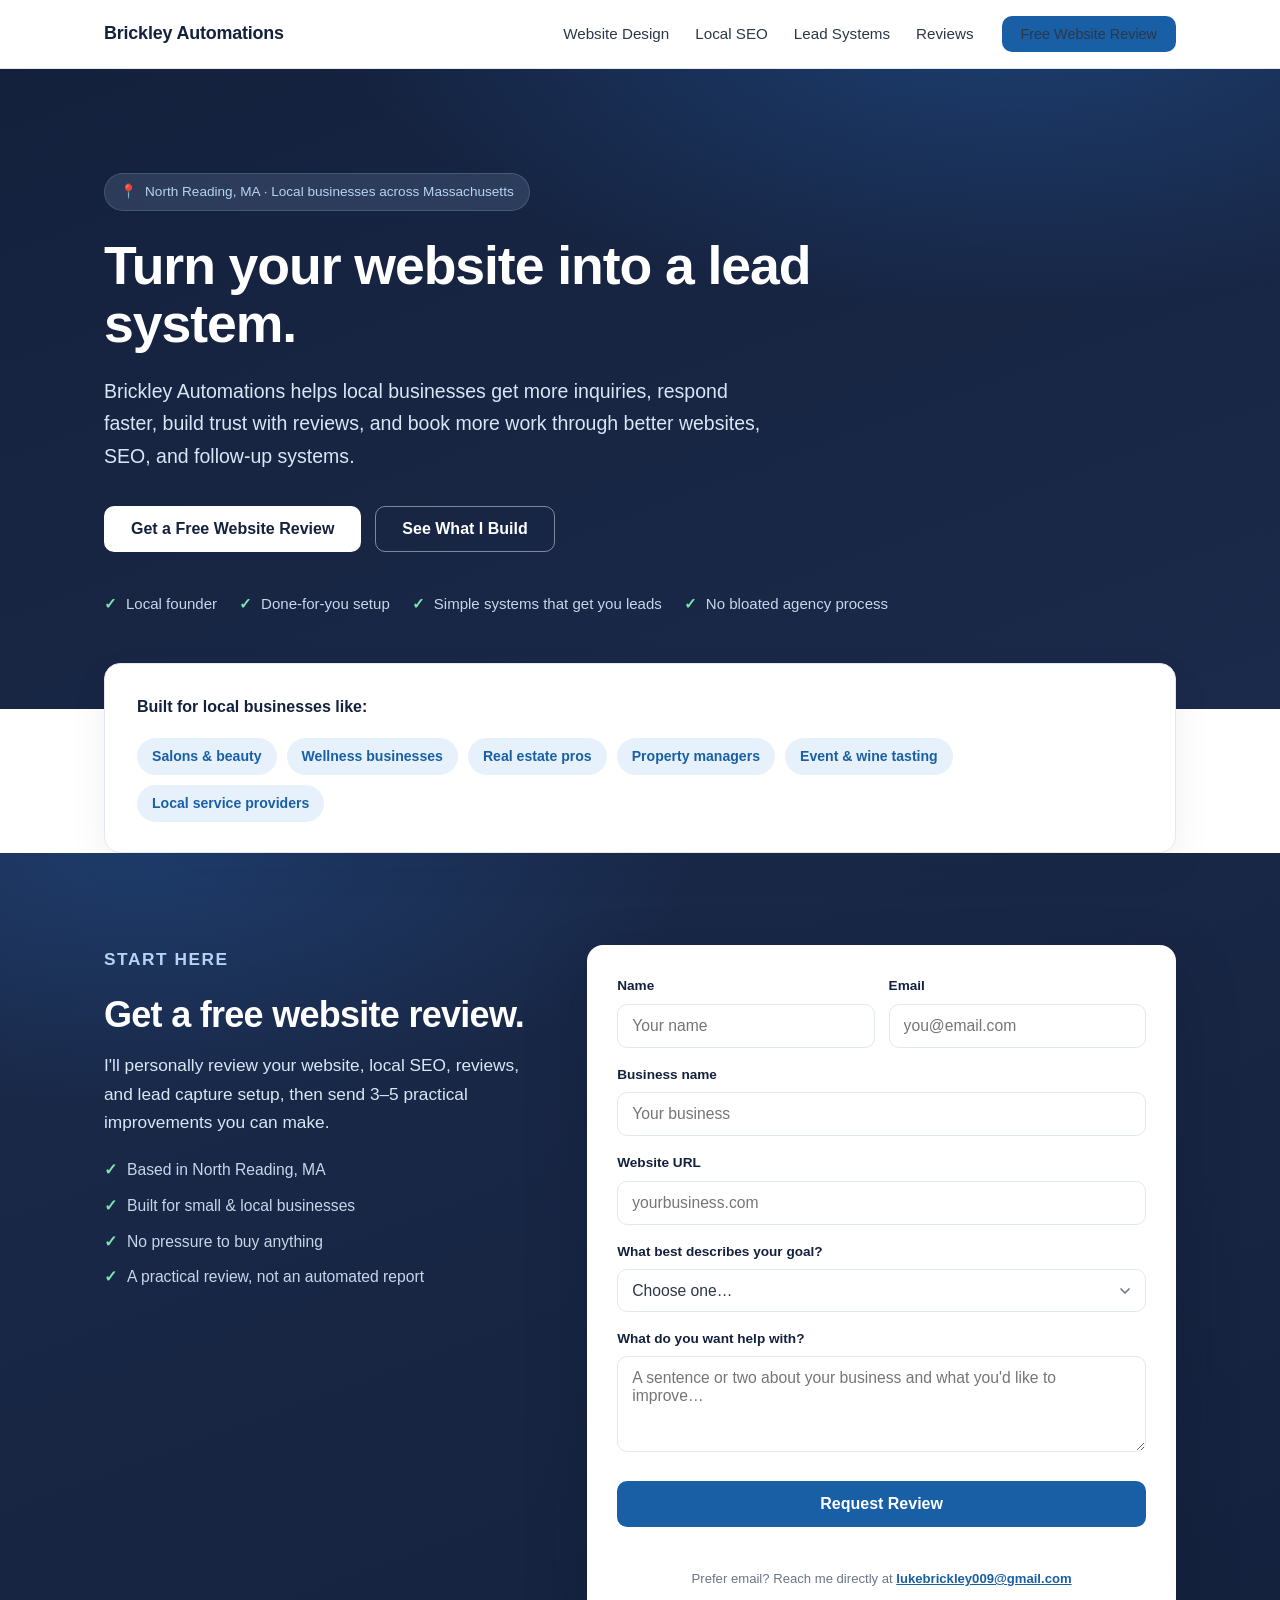
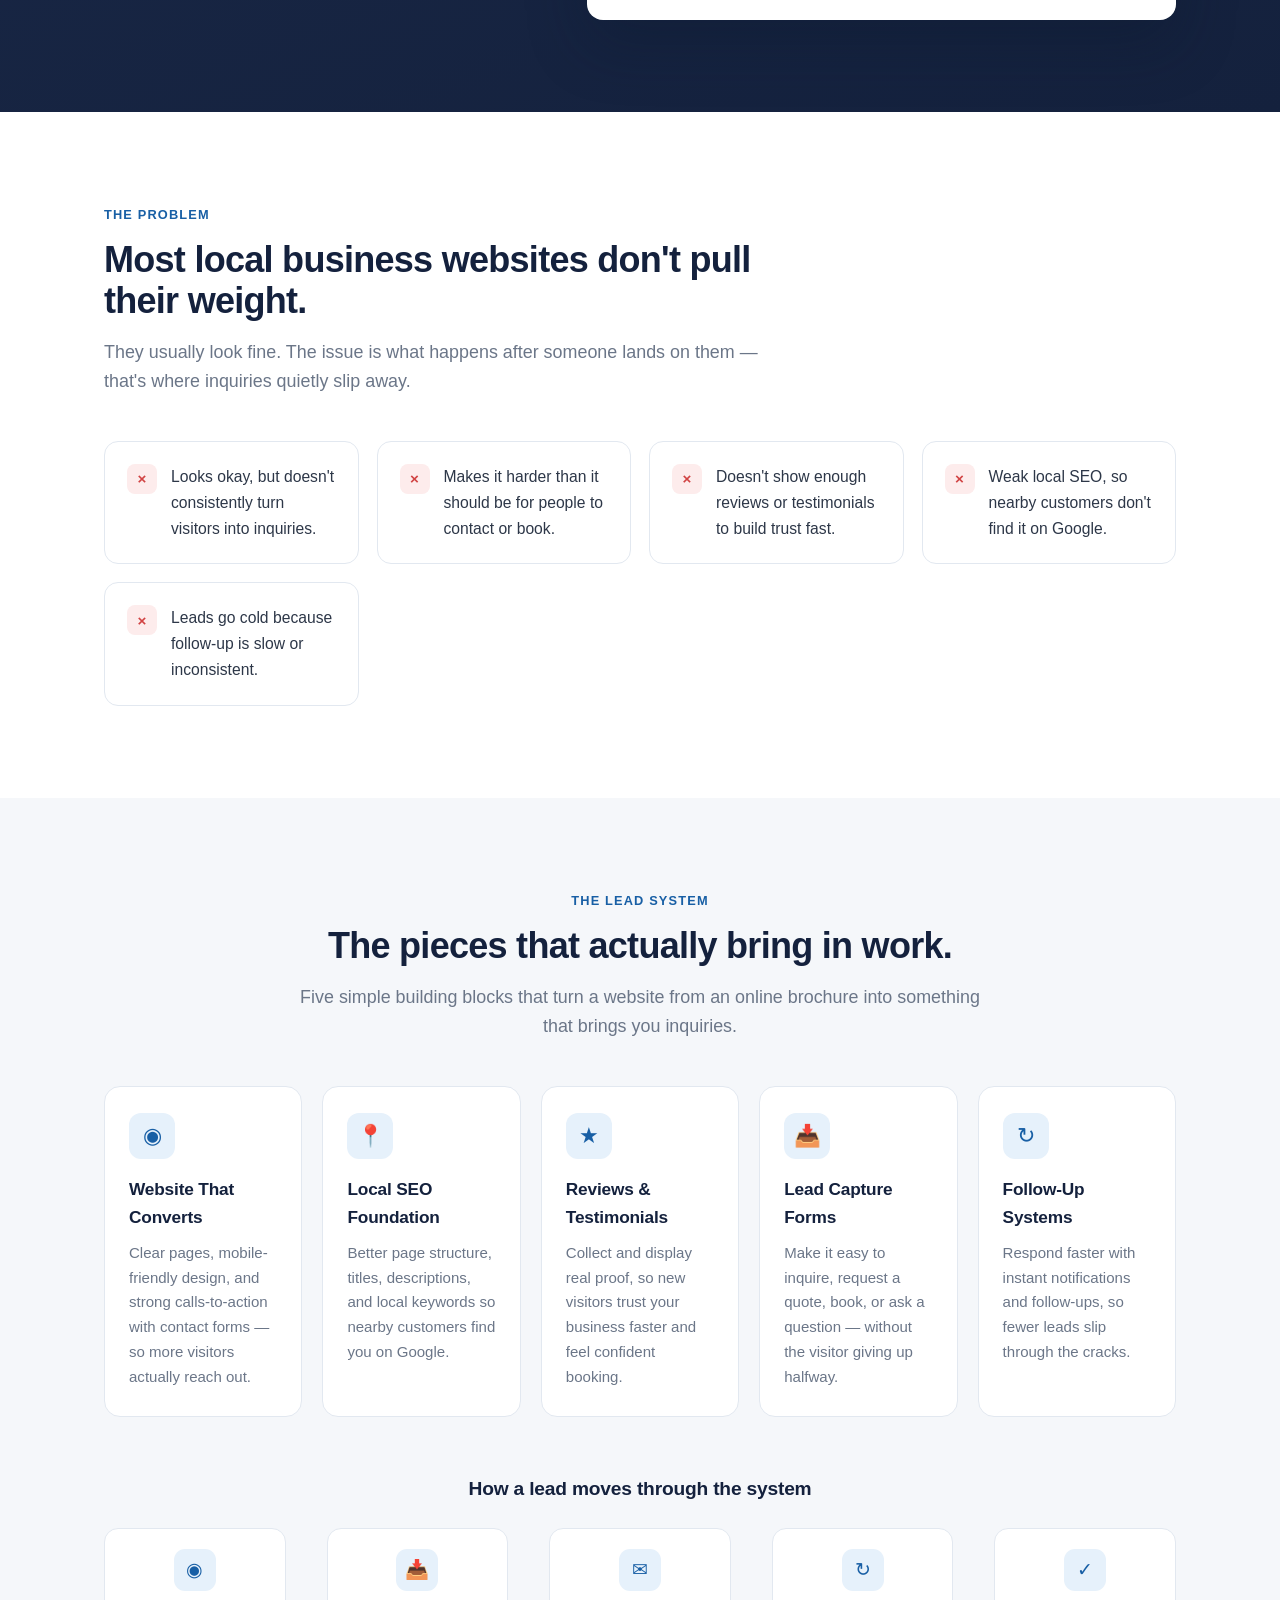
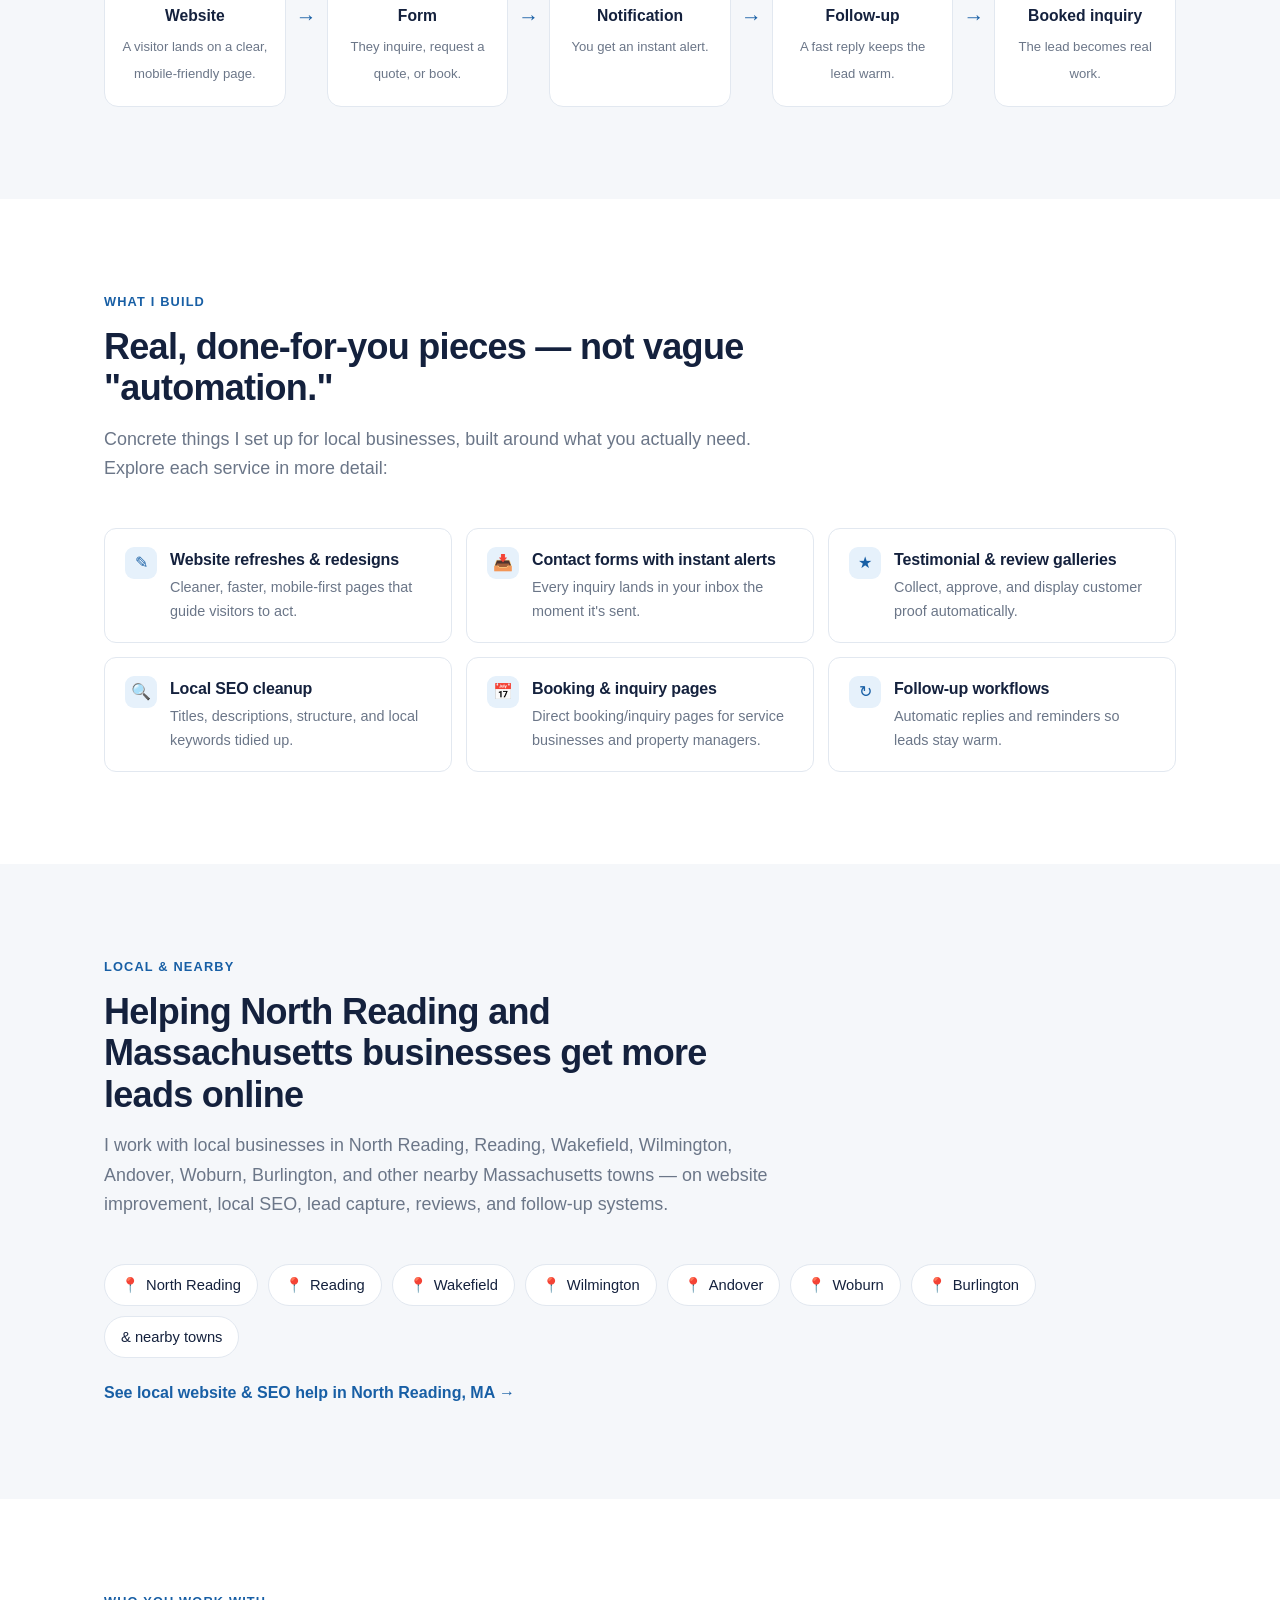
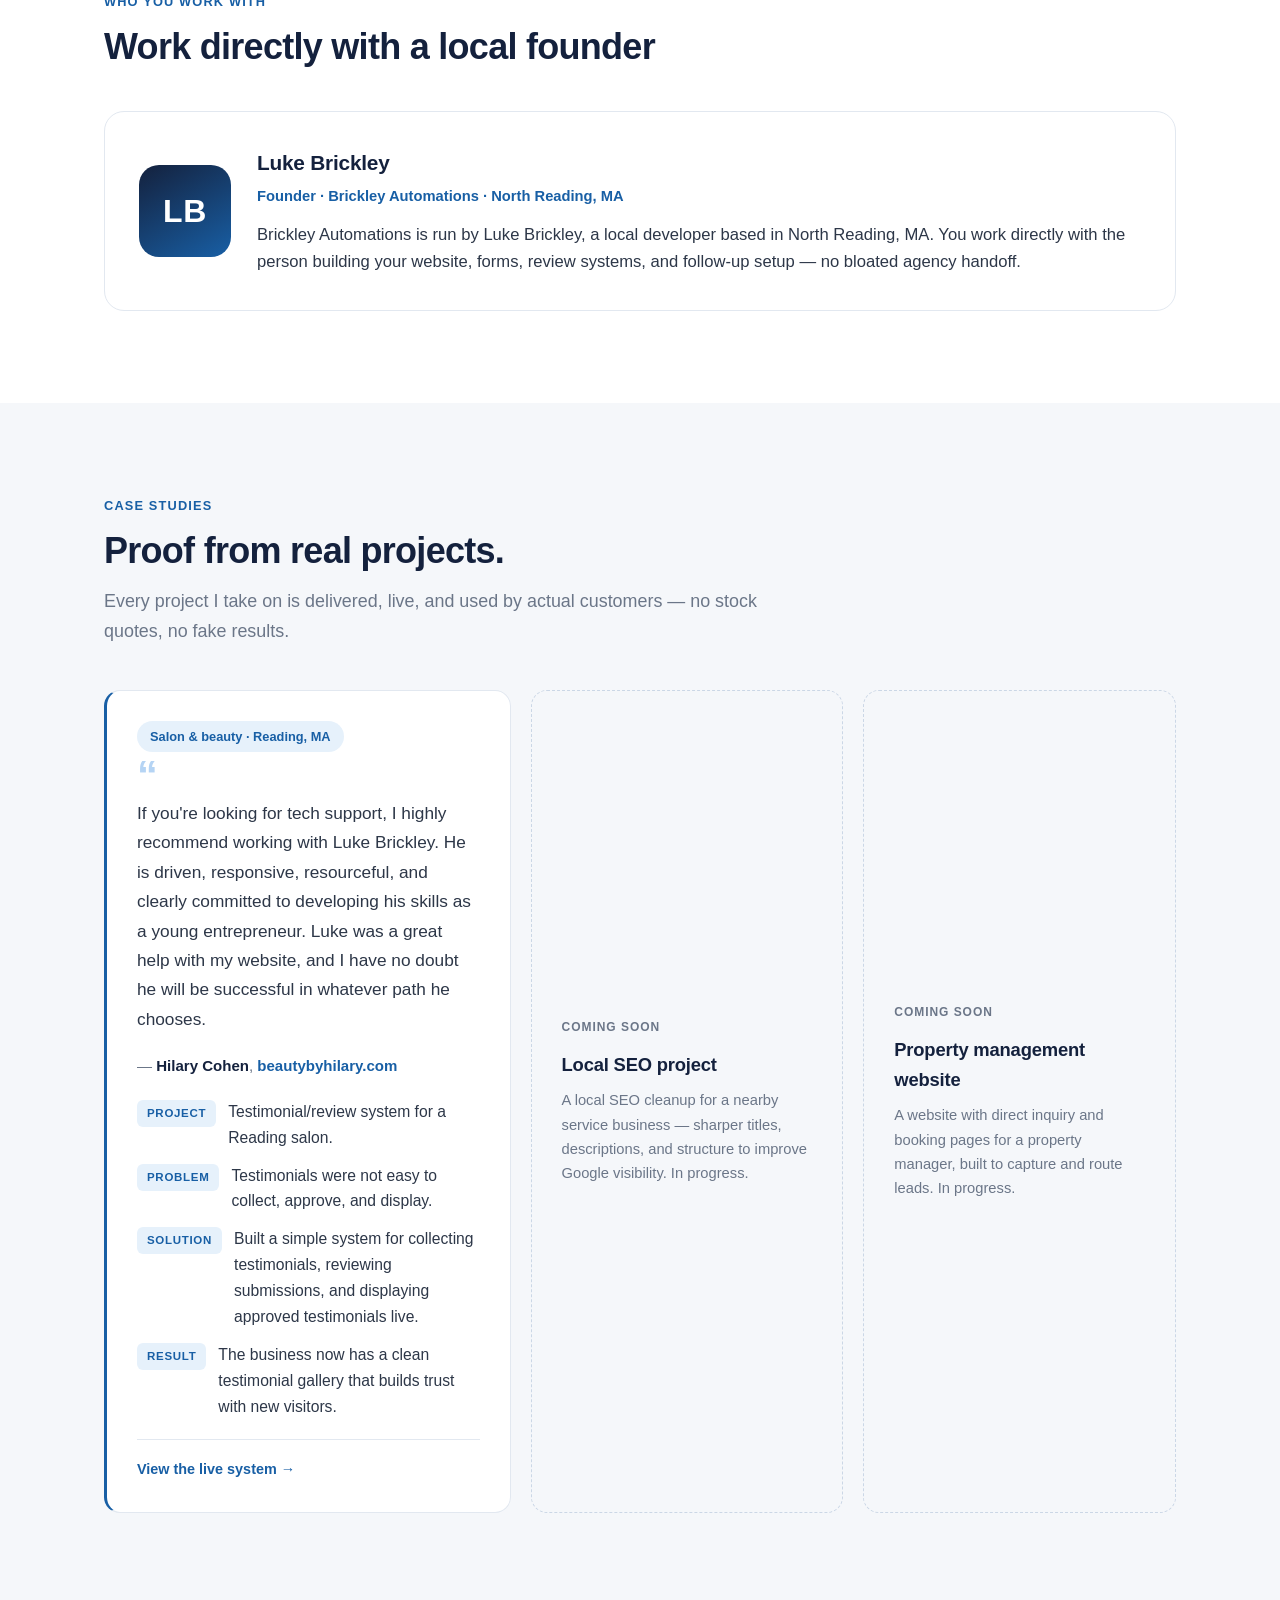
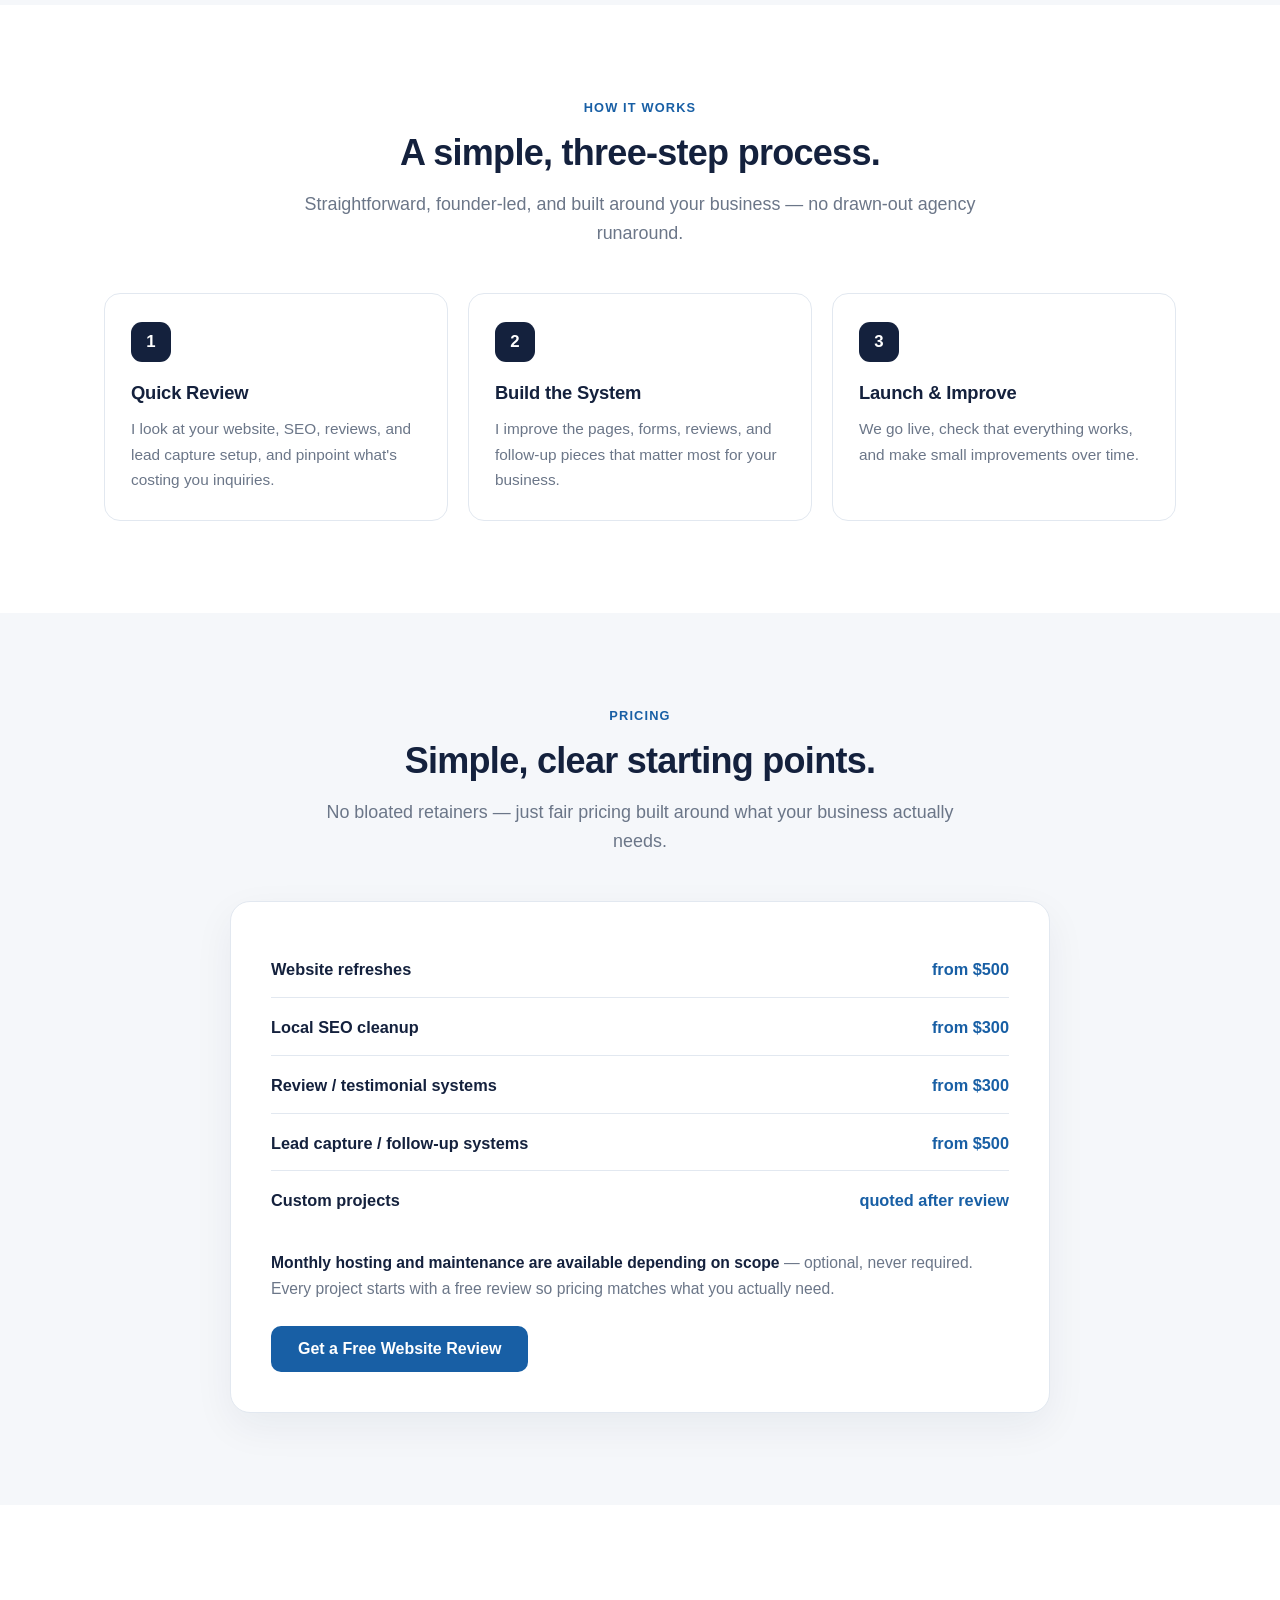
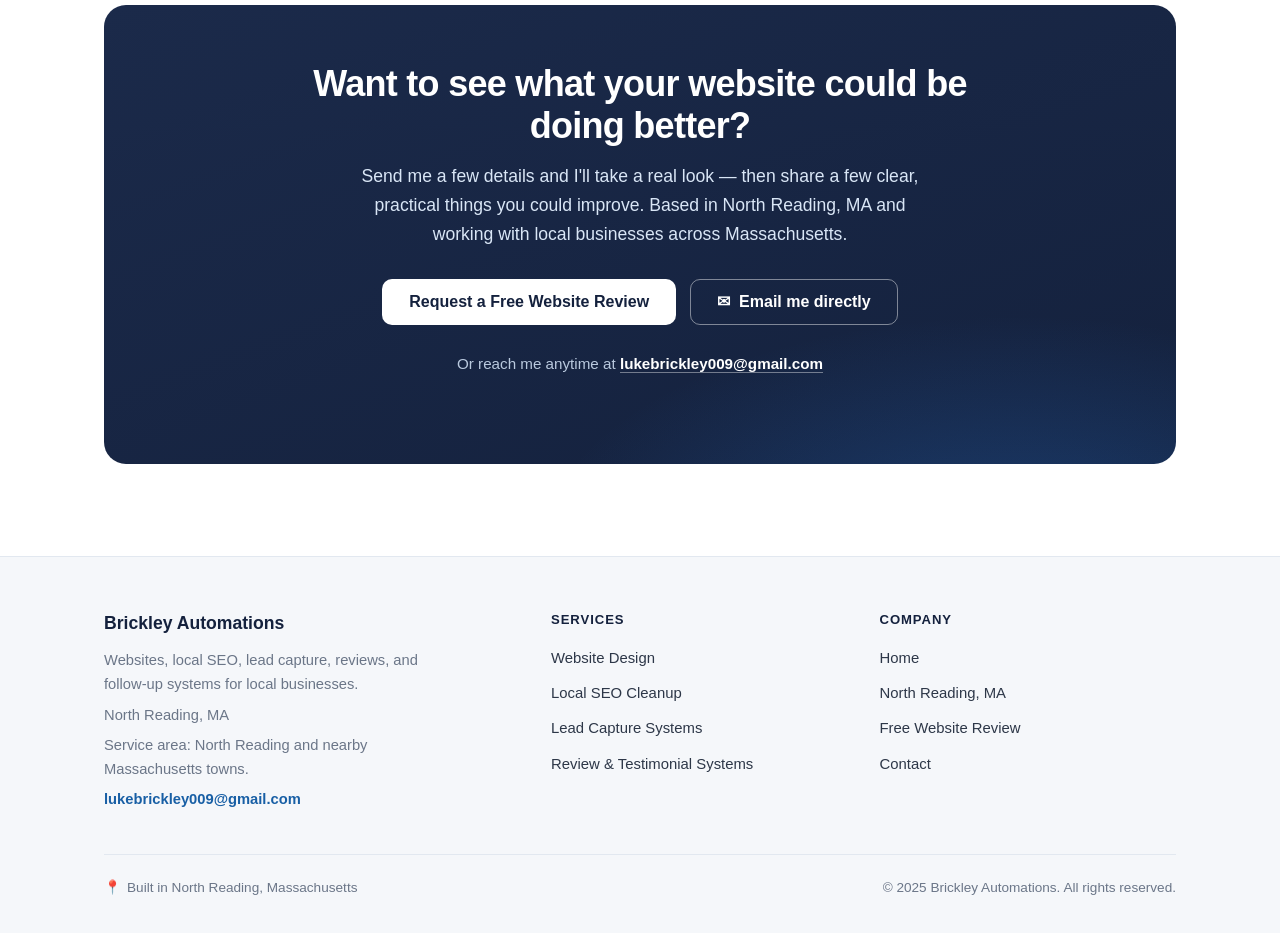
==== commit e3e8bc30: "Unify prospect tasks with main tasks" ====
--- a/index.html
+++ b/index.html
@@ -3,552 +3,30 @@
 <head>
   <meta charset="UTF-8">
   <meta name="viewport" content="width=device-width, initial-scale=1.0">
-  <title>Brickley Automations | Websites, SEO &amp; Lead Systems for Local Businesses</title>
+  <title>Local SEO &amp; Website Design in North Reading, MA | Brickley Automations</title>
   <meta name="description" content="Brickley Automations helps local businesses get more inquiries with better websites, local SEO, reviews, and follow-up systems.">
+  <link rel="canonical" href="https://brickleyautomations.com/">
   <meta name="theme-color" content="#14213D">
-
-  <!-- Open Graph -->
-  <meta property="og:title" content="Brickley Automations | Websites, SEO &amp; Lead Systems for Local Businesses">
+  <meta property="og:title" content="Local SEO &amp; Website Design in North Reading, MA | Brickley Automations">
   <meta property="og:description" content="Turn your website into a lead system. Better websites, local SEO, reviews, and faster follow-up for local businesses in North Reading, MA and beyond.">
   <meta property="og:type" content="website">
-
-  <style>
-    :root {
-      --navy: #14213D;
-      --navy-2: #1B2A4A;
-      --blue: #185FA5;
-      --blue-bright: #2B7DE0;
-      --light-blue: #B5D4F4;
-      --info-bg: #E6F1FB;
-      --gray-bg: #F5F7FA;
-      --border: #E2E8F0;
-      --text: #2D3748;
-      --muted: #6B7688;
-      --radius: 16px;
-    }
-
-    * { margin: 0; padding: 0; box-sizing: border-box; }
-
-    html { scroll-behavior: smooth; }
-
-    body {
-      font-family: -apple-system, BlinkMacSystemFont, "Segoe UI", Roboto, Helvetica, Arial, sans-serif, "Apple Color Emoji", "Segoe UI Emoji";
-      color: var(--text);
-      background: #fff;
-      line-height: 1.65;
-      -webkit-font-smoothing: antialiased;
-    }
-
-    a { color: inherit; }
-
-    .container {
-      max-width: 1120px;
-      margin: 0 auto;
-      padding: 0 24px;
-    }
-
-    /* ---------- Buttons ---------- */
-    .btn {
-      display: inline-flex;
-      align-items: center;
-      justify-content: center;
-      gap: 9px;
-      padding: 14px 26px;
-      border-radius: 10px;
-      font-size: 1rem;
-      font-weight: 600;
-      text-decoration: none;
-      cursor: pointer;
-      border: 1.5px solid transparent;
-      transition: transform 0.12s ease, box-shadow 0.15s ease, background 0.15s ease, opacity 0.15s ease;
-      line-height: 1;
-    }
-    .btn-primary { background: var(--blue); color: #fff; }
-    .btn-primary:hover { background: var(--blue-bright); transform: translateY(-1px); box-shadow: 0 8px 20px rgba(24, 95, 165, 0.28); }
-    .btn-white { background: #fff; color: var(--navy); }
-    .btn-white:hover { transform: translateY(-1px); box-shadow: 0 8px 20px rgba(0, 0, 0, 0.18); }
-    .btn-outline { background: transparent; color: #fff; border-color: rgba(255,255,255,0.45); }
-    .btn-outline:hover { background: rgba(255,255,255,0.08); border-color: rgba(255,255,255,0.8); }
-    .btn-ghost { background: #fff; color: var(--navy); border-color: var(--border); }
-    .btn-ghost:hover { border-color: var(--blue); color: var(--blue); }
-
-    /* ---------- Navigation ---------- */
-    nav {
-      position: sticky;
-      top: 0;
-      z-index: 100;
-      background: rgba(255, 255, 255, 0.92);
-      backdrop-filter: saturate(180%) blur(8px);
-      border-bottom: 1px solid var(--border);
-    }
-    .nav-inner {
-      display: flex;
-      align-items: center;
-      justify-content: space-between;
-      height: 68px;
-      gap: 16px;
-    }
-    .nav-brand {
-      color: var(--navy);
-      font-weight: 700;
-      font-size: 1.12rem;
-      text-decoration: none;
-      letter-spacing: -0.01em;
-      white-space: nowrap;
-    }
-    .nav-links {
-      display: flex;
-      align-items: center;
-      gap: 28px;
-    }
-    .nav-links a {
-      color: var(--text);
-      text-decoration: none;
-      font-size: 0.95rem;
-      font-weight: 500;
-    }
-    .nav-links a:hover { color: var(--blue); }
-    .nav-links .btn { padding: 10px 18px; font-size: 0.9rem; }
-    .nav-menu-links { display: flex; align-items: center; gap: 28px; }
-
-    /* ---------- Hero ---------- */
-    .hero {
-      background:
-        radial-gradient(1100px 500px at 78% -10%, rgba(43, 125, 224, 0.30), transparent 60%),
-        linear-gradient(160deg, var(--navy) 0%, var(--navy-2) 100%);
-      color: #fff;
-      padding: 104px 0 92px;
-    }
-    .badge {
-      display: inline-flex;
-      align-items: center;
-      gap: 8px;
-      background: rgba(181, 212, 244, 0.14);
-      color: var(--light-blue);
-      padding: 7px 15px;
-      border-radius: 999px;
-      font-size: 0.85rem;
-      font-weight: 500;
-      margin-bottom: 26px;
-      border: 1px solid rgba(181, 212, 244, 0.18);
-    }
-    .hero h1 {
-      font-size: 3.35rem;
-      font-weight: 800;
-      line-height: 1.08;
-      letter-spacing: -0.02em;
-      max-width: 780px;
-      margin-bottom: 22px;
-    }
-    .hero .lead {
-      font-size: 1.22rem;
-      color: #D9E6F6;
-      max-width: 660px;
-      margin-bottom: 34px;
-    }
-    .hero-buttons {
-      display: flex;
-      gap: 14px;
-      flex-wrap: wrap;
-      margin-bottom: 40px;
-    }
-    .trust-row {
-      display: flex;
-      flex-wrap: wrap;
-      gap: 10px 22px;
-    }
-    .trust-item {
-      display: inline-flex;
-      align-items: center;
-      gap: 9px;
-      color: #C7D6EA;
-      font-size: 0.94rem;
-      font-weight: 500;
-    }
-    .trust-item .tick {
-      color: #7FE3B0;
-      font-weight: 700;
-    }
-
-    /* ---------- Section shared ---------- */
-    section { padding: 92px 0; }
-    .section-head { max-width: 660px; margin-bottom: 44px; }
-    .section-head.center { margin-left: auto; margin-right: auto; text-align: center; }
-    .label {
-      color: var(--blue);
-      text-transform: uppercase;
-      letter-spacing: 0.09em;
-      font-size: 0.8rem;
-      font-weight: 700;
-      margin-bottom: 14px;
-    }
-    h2 {
-      color: var(--navy);
-      font-size: 2.25rem;
-      font-weight: 800;
-      line-height: 1.15;
-      letter-spacing: -0.02em;
-      margin-bottom: 16px;
-    }
-    .section-sub {
-      color: var(--muted);
-      font-size: 1.12rem;
-    }
-    .bg-gray { background: var(--gray-bg); }
-
-    /* ---------- Lead capture form ---------- */
-    .review {
-      background:
-        radial-gradient(900px 420px at 12% 0%, rgba(43, 125, 224, 0.22), transparent 60%),
-        linear-gradient(160deg, var(--navy-2) 0%, var(--navy) 100%);
-      color: #fff;
-    }
-    .review-grid {
-      display: grid;
-      grid-template-columns: 0.85fr 1.15fr;
-      gap: 48px;
-      align-items: start;
-    }
-    .review h2 { color: #fff; }
-    .review .review-copy p { color: #D9E6F6; font-size: 1.08rem; margin-bottom: 20px; }
-    .review-copy .mini {
-      list-style: none;
-      display: grid;
-      gap: 10px;
-    }
-    .review-copy .mini li {
-      display: flex;
-      gap: 10px;
-      align-items: flex-start;
-      color: #C7D6EA;
-      font-size: 0.98rem;
-    }
-    .review-copy .mini .tick { color: #7FE3B0; font-weight: 700; }
-
-    .form-card {
-      background: #fff;
-      border-radius: var(--radius);
-      padding: 30px;
-      box-shadow: 0 24px 60px rgba(10, 22, 44, 0.30);
-    }
-    .form-row { margin-bottom: 16px; }
-    .form-row.two {
-      display: grid;
-      grid-template-columns: 1fr 1fr;
-      gap: 14px;
-    }
-    .form-card label {
-      display: block;
-      font-size: 0.85rem;
-      font-weight: 600;
-      color: var(--navy);
-      margin-bottom: 6px;
-    }
-    .form-card input,
-    .form-card textarea {
-      width: 100%;
-      padding: 12px 14px;
-      border: 1.5px solid var(--border);
-      border-radius: 10px;
-      font-size: 0.98rem;
-      font-family: inherit;
-      color: var(--text);
-      background: #fff;
-      transition: border-color 0.15s ease, box-shadow 0.15s ease;
-    }
-    .form-card input:focus,
-    .form-card textarea:focus {
-      outline: none;
-      border-color: var(--blue);
-      box-shadow: 0 0 0 3px rgba(24, 95, 165, 0.14);
-    }
-    .form-card textarea { resize: vertical; min-height: 96px; }
-    .form-card .btn { width: 100%; margin-top: 4px; }
-    .form-note { font-size: 0.82rem; color: var(--muted); margin-top: 12px; text-align: center; }
-    .form-status { font-size: 0.9rem; margin-top: 12px; text-align: center; color: var(--blue); font-weight: 600; min-height: 1.2em; }
-
-    /* ---------- Problem ---------- */
-    .problem-grid {
-      display: grid;
-      grid-template-columns: repeat(auto-fit, minmax(240px, 1fr));
-      gap: 18px;
-      margin-top: 8px;
-    }
-    .problem-item {
-      background: #fff;
-      border: 1px solid var(--border);
-      border-radius: 14px;
-      padding: 22px 22px 22px 22px;
-      display: flex;
-      gap: 14px;
-      align-items: flex-start;
-    }
-    .problem-item .x {
-      flex: 0 0 auto;
-      width: 30px; height: 30px;
-      border-radius: 8px;
-      background: #FDECEC;
-      color: #D14343;
-      display: flex; align-items: center; justify-content: center;
-      font-weight: 700;
-      font-size: 0.95rem;
-    }
-    .problem-item p { color: var(--text); font-size: 0.98rem; }
-
-    /* ---------- Card grids ---------- */
-    .grid {
-      display: grid;
-      gap: 20px;
-    }
-    .grid-5 { grid-template-columns: repeat(5, 1fr); }
-    .grid-3 { grid-template-columns: repeat(3, 1fr); }
-
-    .card {
-      background: #fff;
-      border: 1px solid var(--border);
-      border-radius: var(--radius);
-      padding: 26px 24px;
-      transition: transform 0.14s ease, box-shadow 0.16s ease, border-color 0.16s ease;
-    }
-    .card:hover {
-      transform: translateY(-3px);
-      box-shadow: 0 14px 34px rgba(20, 33, 61, 0.10);
-      border-color: #D3E0F0;
-    }
-    .icon-box {
-      width: 46px; height: 46px;
-      border-radius: 12px;
-      background: var(--info-bg);
-      color: var(--blue);
-      display: flex; align-items: center; justify-content: center;
-      font-size: 1.35rem;
-      margin-bottom: 16px;
-    }
-    .card h3 {
-      color: var(--navy);
-      font-size: 1.08rem;
-      font-weight: 700;
-      margin-bottom: 9px;
-      letter-spacing: -0.01em;
-    }
-    .card p { color: var(--muted); font-size: 0.94rem; }
-
-    /* ---------- What I build ---------- */
-    .build-grid {
-      display: grid;
-      grid-template-columns: repeat(auto-fit, minmax(280px, 1fr));
-      gap: 14px;
-    }
-    .build-item {
-      display: flex;
-      gap: 13px;
-      align-items: flex-start;
-      background: #fff;
-      border: 1px solid var(--border);
-      border-radius: 12px;
-      padding: 18px 20px;
-    }
-    .build-item .dot {
-      flex: 0 0 auto;
-      width: 32px; height: 32px;
-      border-radius: 9px;
-      background: var(--info-bg);
-      color: var(--blue);
-      display: flex; align-items: center; justify-content: center;
-      font-size: 1rem;
-    }
-    .build-item h3 { font-size: 1rem; color: var(--navy); font-weight: 700; margin-bottom: 3px; }
-    .build-item p { font-size: 0.9rem; color: var(--muted); }
-
-    /* ---------- Proof ---------- */
-    .proof-grid {
-      display: grid;
-      grid-template-columns: 1.3fr 1fr 1fr;
-      gap: 20px;
-      align-items: stretch;
-    }
-    .proof-card {
-      background: #fff;
-      border: 1px solid var(--border);
-      border-radius: var(--radius);
-      padding: 30px;
-      display: flex;
-      flex-direction: column;
-    }
-    .proof-card.feature { border-left: 3px solid var(--blue); }
-    .pill {
-      display: inline-block;
-      background: var(--info-bg);
-      color: var(--blue);
-      padding: 5px 13px;
-      border-radius: 999px;
-      font-size: 0.8rem;
-      font-weight: 600;
-      margin-bottom: 16px;
-      align-self: flex-start;
-    }
-    .quote-mark { color: var(--light-blue); font-size: 2.6rem; line-height: 0.4; font-weight: 800; display: block; margin-bottom: 14px; }
-    .proof-card blockquote { color: var(--text); font-size: 1.08rem; line-height: 1.7; margin-bottom: 20px; }
-    .quote-attr { color: var(--muted); font-size: 0.94rem; margin-top: auto; }
-    .quote-attr strong { color: var(--navy); font-weight: 700; }
-    .quote-attr a { color: var(--blue); text-decoration: none; font-weight: 600; }
-    .quote-attr a:hover { text-decoration: underline; }
-    .project-summary {
-      margin-top: 18px;
-      padding-top: 18px;
-      border-top: 1px solid var(--border);
-      font-size: 0.9rem;
-      color: var(--muted);
-    }
-    .project-summary a { color: var(--blue); font-weight: 600; text-decoration: none; }
-    .project-summary a:hover { text-decoration: underline; }
-
-    .proof-card.soon {
-      background: var(--gray-bg);
-      border: 1px dashed #CBD7E6;
-      justify-content: center;
-    }
-    .proof-card.soon .soon-tag {
-      display: inline-block;
-      font-size: 0.75rem;
-      font-weight: 700;
-      text-transform: uppercase;
-      letter-spacing: 0.08em;
-      color: var(--muted);
-      margin-bottom: 12px;
-    }
-    .proof-card.soon h3 { color: var(--navy); font-size: 1.15rem; font-weight: 700; margin-bottom: 8px; }
-    .proof-card.soon p { color: var(--muted); font-size: 0.92rem; }
-
-    /* ---------- Process ---------- */
-    .step {
-      background: #fff;
-      border: 1px solid var(--border);
-      border-radius: var(--radius);
-      padding: 28px 26px;
-    }
-    .step .num {
-      width: 40px; height: 40px;
-      border-radius: 11px;
-      background: var(--navy);
-      color: #fff;
-      font-weight: 800;
-      font-size: 1.05rem;
-      display: flex; align-items: center; justify-content: center;
-      margin-bottom: 16px;
-    }
-    .step h3 { color: var(--navy); font-size: 1.15rem; font-weight: 700; margin-bottom: 8px; }
-    .step p { color: var(--muted); font-size: 0.96rem; }
-
-    /* ---------- Pricing ---------- */
-    .pricing-card {
-      background: #fff;
-      border: 1px solid var(--border);
-      border-radius: 20px;
-      padding: 40px;
-      max-width: 780px;
-      margin: 0 auto;
-      box-shadow: 0 14px 40px rgba(20, 33, 61, 0.06);
-    }
-    .price-lead {
-      font-size: 1.35rem;
-      color: var(--navy);
-      font-weight: 700;
-      line-height: 1.4;
-      margin-bottom: 8px;
-      letter-spacing: -0.01em;
-    }
-    .price-lead .accent { color: var(--blue); }
-    .pricing-card .sub { color: var(--muted); font-size: 1.02rem; margin-bottom: 26px; }
-    .price-points {
-      list-style: none;
-      display: grid;
-      grid-template-columns: 1fr 1fr;
-      gap: 12px 24px;
-      margin-bottom: 28px;
-    }
-    .price-points li { display: flex; gap: 10px; align-items: flex-start; color: var(--text); font-size: 0.98rem; }
-    .price-points .tick { color: var(--blue); font-weight: 700; }
-
-    /* ---------- Final CTA ---------- */
-    .final-cta {
-      background:
-        radial-gradient(800px 400px at 85% 120%, rgba(43, 125, 224, 0.30), transparent 60%),
-        linear-gradient(160deg, var(--navy-2) 0%, var(--navy) 100%);
-      color: #fff;
-      border-radius: 22px;
-      padding: 58px 48px;
-      text-align: center;
-      margin-top: 8px;
-    }
-    .final-cta h2 { color: #fff; max-width: 680px; margin: 0 auto 16px; }
-    .final-cta p { color: #D9E6F6; font-size: 1.1rem; max-width: 560px; margin: 0 auto 30px; }
-    .final-cta .cta-buttons { display: flex; gap: 14px; justify-content: center; flex-wrap: wrap; }
-    .final-cta .contact-line { margin-top: 26px; color: #B9C9DE; font-size: 0.95rem; }
-    .final-cta .contact-line a { color: #fff; text-decoration: none; font-weight: 600; border-bottom: 1px solid rgba(255,255,255,0.4); }
-
-    /* ---------- Footer ---------- */
-    footer {
-      text-align: center;
-      padding: 44px 24px;
-      border-top: 1px solid var(--border);
-    }
-    footer .brand { color: var(--navy); font-weight: 700; font-size: 1.02rem; margin-bottom: 8px; }
-    footer .foot-links { margin: 4px 0 10px; }
-    footer .foot-links a { color: var(--blue); text-decoration: none; font-size: 0.92rem; font-weight: 500; }
-    footer .foot-links a:hover { text-decoration: underline; }
-    footer .built {
-      color: var(--muted);
-      font-size: 0.88rem;
-      display: inline-flex;
-      align-items: center;
-      gap: 6px;
-    }
-    footer .copyright { color: var(--muted); font-size: 0.82rem; margin-top: 8px; }
-
-    /* ---------- Responsive ---------- */
-    @media (max-width: 980px) {
-      .grid-5 { grid-template-columns: repeat(3, 1fr); }
-      .proof-grid { grid-template-columns: 1fr; }
-      .review-grid { grid-template-columns: 1fr; gap: 34px; }
-    }
-    @media (max-width: 860px) {
-      .nav-menu-links { display: none; }
-      .hero h1 { font-size: 2.5rem; }
-      .hero .lead { font-size: 1.1rem; }
-    }
-    @media (max-width: 760px) {
-      section { padding: 64px 0; }
-      .hero { padding: 76px 0 64px; }
-      h2 { font-size: 1.8rem; }
-      .grid-5, .grid-3 { grid-template-columns: 1fr 1fr; }
-      .price-points { grid-template-columns: 1fr; }
-      .final-cta { padding: 44px 24px; }
-      .pricing-card { padding: 30px 24px; }
-    }
-    @media (max-width: 520px) {
-      .hero h1 { font-size: 2.05rem; }
-      .grid-5, .grid-3 { grid-template-columns: 1fr; }
-      .form-row.two { grid-template-columns: 1fr; }
-      .hero-buttons .btn, .final-cta .cta-buttons .btn { width: 100%; }
-      .nav-links .btn { display: none; }
-    }
-  </style>
+  <meta property="og:url" content="https://brickleyautomations.com/">
+  <link rel="stylesheet" href="/styles.css">
 </head>
 <body>
 
   <!-- Navigation -->
   <nav>
     <div class="container nav-inner">
-      <a href="#top" class="nav-brand">Brickley Automations</a>
+      <a href="/" class="nav-brand">Brickley Automations</a>
       <div class="nav-links">
         <div class="nav-menu-links">
-          <a href="#lead-system">The Lead System</a>
-          <a href="#build">What I Build</a>
-          <a href="#proof">Proof</a>
-          <a href="#pricing">Pricing</a>
-        </div>
-        <a href="#review" class="btn btn-primary">Free Website Review</a>
+          <a href="/website-design-local-businesses/">Website Design</a>
+          <a href="/local-seo-cleanup/">Local SEO</a>
+          <a href="/lead-capture-systems/">Lead Systems</a>
+          <a href="/review-testimonial-systems/">Reviews</a>
+        </div>
+        <a href="/free-website-review/" class="btn btn-primary">Free Website Review</a>
       </div>
     </div>
   </nav>
@@ -572,6 +50,21 @@
     </div>
   </header>
 
+  <!-- Audience callout -->
+  <div class="container">
+    <div class="audience">
+      <span class="a-label">Built for local businesses like:</span>
+      <div class="chips">
+        <span class="chip">Salons &amp; beauty</span>
+        <span class="chip">Wellness businesses</span>
+        <span class="chip">Real estate pros</span>
+        <span class="chip">Property managers</span>
+        <span class="chip">Event &amp; wine tasting</span>
+        <span class="chip">Local service providers</span>
+      </div>
+    </div>
+  </div>
+
   <!-- Lead capture / website review -->
   <section class="review" id="review">
     <div class="container">
@@ -579,11 +72,12 @@
         <div class="review-copy">
           <p class="label" style="color: var(--light-blue);">Start here</p>
           <h2>Get a free website review.</h2>
-          <p>Tell me about your business and I'll take a real look at your website, reviews, local SEO, and how you capture leads &mdash; then send back a few clear, practical things you could improve.</p>
+          <p>I'll personally review your website, local SEO, reviews, and lead capture setup, then send 3&ndash;5 practical improvements you can make.</p>
           <ul class="mini">
-            <li><span class="tick">&#10003;</span> No cost and no obligation</li>
-            <li><span class="tick">&#10003;</span> Straight answers from a local founder, not a sales pitch</li>
-            <li><span class="tick">&#10003;</span> Usually back to you within a day</li>
+            <li><span class="tick">&#10003;</span> Based in North Reading, MA</li>
+            <li><span class="tick">&#10003;</span> Built for small &amp; local businesses</li>
+            <li><span class="tick">&#10003;</span> No pressure to buy anything</li>
+            <li><span class="tick">&#10003;</span> A practical review, not an automated report</li>
           </ul>
         </div>
 
@@ -607,8 +101,20 @@
             <input type="text" id="website" name="website" placeholder="yourbusiness.com">
           </div>
           <div class="form-row">
+            <label for="goal">What best describes your goal?</label>
+            <select id="goal" name="goal">
+              <option value="" selected>Choose one…</option>
+              <option>Get more leads from my website</option>
+              <option>Improve local Google rankings</option>
+              <option>Redesign or refresh my website</option>
+              <option>Add reviews/testimonials</option>
+              <option>Add booking or inquiry forms</option>
+              <option>Not sure yet</option>
+            </select>
+          </div>
+          <div class="form-row">
             <label for="help">What do you want help with?</label>
-            <textarea id="help" name="help" placeholder="e.g. more inquiries, better reviews, faster follow-up, a website refresh…"></textarea>
+            <textarea id="help" name="help" placeholder="A sentence or two about your business and what you'd like to improve…"></textarea>
           </div>
           <button type="submit" class="btn btn-primary">Request Review</button>
           <p class="form-status" id="formStatus" role="status" aria-live="polite"></p>
@@ -671,6 +177,22 @@
           <p>Respond faster with instant notifications and follow-ups, so fewer leads slip through the cracks.</p>
         </div>
       </div>
+
+      <!-- Lead system flow diagram -->
+      <div class="section-head center" style="margin-top: 56px; margin-bottom: 24px;">
+        <h3 style="color: var(--navy); font-size: 1.2rem; font-weight: 700;">How a lead moves through the system</h3>
+      </div>
+      <div class="flow">
+        <div class="flow-step"><div class="fi">&#9673;</div><strong>Website</strong><span>A visitor lands on a clear, mobile-friendly page.</span></div>
+        <div class="flow-arrow">&rarr;</div>
+        <div class="flow-step"><div class="fi">&#128229;</div><strong>Form</strong><span>They inquire, request a quote, or book.</span></div>
+        <div class="flow-arrow">&rarr;</div>
+        <div class="flow-step"><div class="fi">&#9993;</div><strong>Notification</strong><span>You get an instant alert.</span></div>
+        <div class="flow-arrow">&rarr;</div>
+        <div class="flow-step"><div class="fi">&#8635;</div><strong>Follow-up</strong><span>A fast reply keeps the lead warm.</span></div>
+        <div class="flow-arrow">&rarr;</div>
+        <div class="flow-step"><div class="fi">&#10003;</div><strong>Booked inquiry</strong><span>The lead becomes real work.</span></div>
+      </div>
     </div>
   </section>
 
@@ -680,17 +202,55 @@
       <div class="section-head">
         <p class="label">What I build</p>
         <h2>Real, done-for-you pieces &mdash; not vague "automation."</h2>
-        <p class="section-sub">Concrete things I set up for local businesses, built around what you actually need.</p>
+        <p class="section-sub">Concrete things I set up for local businesses, built around what you actually need. Explore each service in more detail:</p>
       </div>
       <div class="build-grid">
-        <div class="build-item"><span class="dot">&#9998;</span><div><h3>Website refreshes &amp; redesigns</h3><p>Cleaner, faster, mobile-first pages that guide visitors to act.</p></div></div>
-        <div class="build-item"><span class="dot">&#128229;</span><div><h3>Contact forms with instant alerts</h3><p>Every inquiry lands in your inbox the moment it's sent.</p></div></div>
-        <div class="build-item"><span class="dot">&#9733;</span><div><h3>Testimonial &amp; review galleries</h3><p>Collect, approve, and display customer proof automatically.</p></div></div>
-        <div class="build-item"><span class="dot">&#128269;</span><div><h3>Local SEO cleanup</h3><p>Titles, descriptions, structure, and local keywords tidied up.</p></div></div>
-        <div class="build-item"><span class="dot">&#128197;</span><div><h3>Booking &amp; inquiry pages</h3><p>Direct booking/inquiry pages for service businesses and property managers.</p></div></div>
-        <div class="build-item"><span class="dot">&#8635;</span><div><h3>Follow-up workflows</h3><p>Automatic replies and reminders so leads stay warm.</p></div></div>
-        <div class="build-item"><span class="dot">&#128202;</span><div><h3>Simple business dashboards</h3><p>A clear view of inquiries and reviews, when it's useful.</p></div></div>
-        <div class="build-item"><span class="dot">&#9993;</span><div><h3>Notifications &amp; routing</h3><p>The right message to the right place, right away.</p></div></div>
+        <a class="build-item" href="/website-design-local-businesses/" style="text-decoration:none;"><span class="dot">&#9998;</span><div><h3>Website refreshes &amp; redesigns</h3><p>Cleaner, faster, mobile-first pages that guide visitors to act.</p></div></a>
+        <a class="build-item" href="/lead-capture-systems/" style="text-decoration:none;"><span class="dot">&#128229;</span><div><h3>Contact forms with instant alerts</h3><p>Every inquiry lands in your inbox the moment it's sent.</p></div></a>
+        <a class="build-item" href="/review-testimonial-systems/" style="text-decoration:none;"><span class="dot">&#9733;</span><div><h3>Testimonial &amp; review galleries</h3><p>Collect, approve, and display customer proof automatically.</p></div></a>
+        <a class="build-item" href="/local-seo-cleanup/" style="text-decoration:none;"><span class="dot">&#128269;</span><div><h3>Local SEO cleanup</h3><p>Titles, descriptions, structure, and local keywords tidied up.</p></div></a>
+        <a class="build-item" href="/lead-capture-systems/" style="text-decoration:none;"><span class="dot">&#128197;</span><div><h3>Booking &amp; inquiry pages</h3><p>Direct booking/inquiry pages for service businesses and property managers.</p></div></a>
+        <a class="build-item" href="/lead-capture-systems/" style="text-decoration:none;"><span class="dot">&#8635;</span><div><h3>Follow-up workflows</h3><p>Automatic replies and reminders so leads stay warm.</p></div></a>
+      </div>
+    </div>
+  </section>
+
+  <!-- Local trust -->
+  <section class="bg-gray" id="local">
+    <div class="container">
+      <div class="section-head">
+        <p class="label">Local &amp; nearby</p>
+        <h2>Helping North Reading and Massachusetts businesses get more leads online</h2>
+        <p class="section-sub">I work with local businesses in North Reading, Reading, Wakefield, Wilmington, Andover, Woburn, Burlington, and other nearby Massachusetts towns &mdash; on website improvement, local SEO, lead capture, reviews, and follow-up systems.</p>
+      </div>
+      <div class="towns">
+        <span class="town"><span class="pin">&#128205;</span> North Reading</span>
+        <span class="town"><span class="pin">&#128205;</span> Reading</span>
+        <span class="town"><span class="pin">&#128205;</span> Wakefield</span>
+        <span class="town"><span class="pin">&#128205;</span> Wilmington</span>
+        <span class="town"><span class="pin">&#128205;</span> Andover</span>
+        <span class="town"><span class="pin">&#128205;</span> Woburn</span>
+        <span class="town"><span class="pin">&#128205;</span> Burlington</span>
+        <span class="town">&amp; nearby towns</span>
+      </div>
+      <p style="margin-top: 22px;"><a href="/north-reading-ma/" style="color: var(--blue); font-weight: 600; text-decoration: none;">See local website &amp; SEO help in North Reading, MA &rarr;</a></p>
+    </div>
+  </section>
+
+  <!-- Founder -->
+  <section id="founder">
+    <div class="container">
+      <div class="section-head">
+        <p class="label">Who you work with</p>
+        <h2>Work directly with a local founder</h2>
+      </div>
+      <div class="founder">
+        <div class="monogram" aria-hidden="true">LB</div>
+        <div>
+          <h3>Luke Brickley</h3>
+          <p class="role">Founder &middot; Brickley Automations &middot; North Reading, MA</p>
+          <p>Brickley Automations is run by Luke Brickley, a local developer based in North Reading, MA. You work directly with the person building your website, forms, review systems, and follow-up setup &mdash; no bloated agency handoff.</p>
+        </div>
       </div>
     </div>
   </section>
@@ -710,9 +270,14 @@
           <span class="quote-mark">&ldquo;</span>
           <blockquote>If you're looking for tech support, I highly recommend working with Luke Brickley. He is driven, responsive, resourceful, and clearly committed to developing his skills as a young entrepreneur. Luke was a great help with my website, and I have no doubt he will be successful in whatever path he chooses.</blockquote>
           <p class="quote-attr">&mdash; <strong>Hilary Cohen</strong>, <a href="https://beautybyhilary.com" target="_blank" rel="noopener">beautybyhilary.com</a></p>
+          <div class="case-psr">
+            <div class="psr-row"><span class="psr-tag">Project</span><p>Testimonial/review system for a Reading salon.</p></div>
+            <div class="psr-row"><span class="psr-tag">Problem</span><p>Testimonials were not easy to collect, approve, and display.</p></div>
+            <div class="psr-row"><span class="psr-tag">Solution</span><p>Built a simple system for collecting testimonials, reviewing submissions, and displaying approved testimonials live.</p></div>
+            <div class="psr-row"><span class="psr-tag">Result</span><p>The business now has a clean testimonial gallery that builds trust with new visitors.</p></div>
+          </div>
           <div class="project-summary">
-            <strong>Project:</strong> Testimonial &amp; review system for a Reading salon &mdash; clients submit their experience through a form, the owner gets an instant email notification, and approved testimonials appear automatically on the site.
-            <br><a href="https://hilary.brickleyautomations.com" target="_blank" rel="noopener">View the live system &rarr;</a>
+            <a href="https://hilary.brickleyautomations.com" target="_blank" rel="noopener">View the live system &rarr;</a>
           </div>
         </div>
 
@@ -769,14 +334,14 @@
         <p class="section-sub">No bloated retainers &mdash; just fair pricing built around what your business actually needs.</p>
       </div>
       <div class="pricing-card">
-        <p class="price-lead">Starter projects typically begin around <span class="accent">$300&ndash;$800</span>, depending on scope.</p>
-        <p class="sub">Monthly hosting and maintenance are available for businesses that want ongoing support &mdash; but they're optional, never required.</p>
-        <ul class="price-points">
-          <li><span class="tick">&#10003;</span> Simple setup, handled for you</li>
-          <li><span class="tick">&#10003;</span> Clear pricing, agreed up front</li>
-          <li><span class="tick">&#10003;</span> No bloated retainers or lock-in</li>
-          <li><span class="tick">&#10003;</span> Built around what you actually need</li>
+        <ul class="price-list">
+          <li><span class="p-name">Website refreshes</span><span class="p-amount">from $500</span></li>
+          <li><span class="p-name">Local SEO cleanup</span><span class="p-amount">from $300</span></li>
+          <li><span class="p-name">Review / testimonial systems</span><span class="p-amount">from $300</span></li>
+          <li><span class="p-name">Lead capture / follow-up systems</span><span class="p-amount">from $500</span></li>
+          <li><span class="p-name">Custom projects</span><span class="p-amount">quoted after review</span></li>
         </ul>
+        <p class="note"><strong>Monthly hosting and maintenance are available depending on scope</strong> &mdash; optional, never required. Every project starts with a free review so pricing matches what you actually need.</p>
         <a href="#review" class="btn btn-primary">Get a Free Website Review</a>
       </div>
     </div>
@@ -799,56 +364,41 @@
 
   <!-- Footer -->
   <footer>
-    <div class="brand">Brickley Automations</div>
-    <div class="foot-links">
-      <a href="#lead-system">The Lead System</a> &nbsp;&middot;&nbsp;
-      <a href="#build">What I Build</a> &nbsp;&middot;&nbsp;
-      <a href="#proof">Proof</a> &nbsp;&middot;&nbsp;
-      <a href="#review">Free Review</a>
-    </div>
-    <div class="built"><span>&#128205;</span> Built in North Reading, Massachusetts</div>
-    <div class="copyright">&copy; 2025 Brickley Automations. All rights reserved.</div>
+    <div class="container">
+      <div class="footer-grid">
+        <div class="footer-brand">
+          <div class="brand">Brickley Automations</div>
+          <p>Websites, local SEO, lead capture, reviews, and follow-up systems for local businesses.</p>
+          <p>North Reading, MA</p>
+          <p>Service area: North Reading and nearby Massachusetts towns.</p>
+          <p><a href="mailto:lukebrickley009@gmail.com">lukebrickley009@gmail.com</a></p>
+        </div>
+        <div class="footer-col">
+          <h4>Services</h4>
+          <ul>
+            <li><a href="/website-design-local-businesses/">Website Design</a></li>
+            <li><a href="/local-seo-cleanup/">Local SEO Cleanup</a></li>
+            <li><a href="/lead-capture-systems/">Lead Capture Systems</a></li>
+            <li><a href="/review-testimonial-systems/">Review &amp; Testimonial Systems</a></li>
+          </ul>
+        </div>
+        <div class="footer-col">
+          <h4>Company</h4>
+          <ul>
+            <li><a href="/">Home</a></li>
+            <li><a href="/north-reading-ma/">North Reading, MA</a></li>
+            <li><a href="/free-website-review/">Free Website Review</a></li>
+            <li><a href="mailto:lukebrickley009@gmail.com">Contact</a></li>
+          </ul>
+        </div>
+      </div>
+      <div class="footer-bottom">
+        <span class="built"><span>&#128205;</span> Built in North Reading, Massachusetts</span>
+        <span>&copy; 2025 Brickley Automations. All rights reserved.</span>
+      </div>
+    </div>
   </footer>
 
-  <script>
-    // No backend yet: compose a pre-filled email from the review form.
-    // Replace this with a real form endpoint (Formspree / Netlify Forms / custom) later.
-    (function () {
-      var form = document.getElementById('reviewForm');
-      var status = document.getElementById('formStatus');
-      if (!form) return;
-
-      form.addEventListener('submit', function (e) {
-        e.preventDefault();
-
-        var name = (document.getElementById('name').value || '').trim();
-        var email = (document.getElementById('email').value || '').trim();
-        var business = (document.getElementById('business').value || '').trim();
-        var website = (document.getElementById('website').value || '').trim();
-        var help = (document.getElementById('help').value || '').trim();
-
-        if (!name || !email) {
-          status.textContent = 'Please add your name and email so I can reply.';
-          return;
-        }
-
-        var subject = 'Website review request — ' + (business || name);
-        var body =
-          'Name: ' + name + '\n' +
-          'Email: ' + email + '\n' +
-          'Business: ' + (business || '—') + '\n' +
-          'Website: ' + (website || '—') + '\n\n' +
-          'What they want help with:\n' + (help || '—');
-
-        window.location.href =
-          'mailto:lukebrickley009@gmail.com' +
-          '?subject=' + encodeURIComponent(subject) +
-          '&body=' + encodeURIComponent(body);
-
-        status.textContent = 'Opening your email app… if nothing happens, email lukebrickley009@gmail.com directly.';
-      });
-    })();
-  </script>
-
+  <script src="/main.js"></script>
 </body>
 </html>
--- a/styles.css
+++ b/styles.css
@@ -0,0 +1,690 @@
+/* ============================================================
+   Brickley Automations — shared stylesheet
+   Static site. No frameworks, no external dependencies.
+   ============================================================ */
+
+:root {
+  --navy: #14213D;
+  --navy-2: #1B2A4A;
+  --blue: #185FA5;
+  --blue-bright: #2B7DE0;
+  --light-blue: #B5D4F4;
+  --info-bg: #E6F1FB;
+  --gray-bg: #F5F7FA;
+  --border: #E2E8F0;
+  --text: #2D3748;
+  --muted: #6B7688;
+  --radius: 16px;
+}
+
+* { margin: 0; padding: 0; box-sizing: border-box; }
+
+html { scroll-behavior: smooth; }
+
+body {
+  font-family: -apple-system, BlinkMacSystemFont, "Segoe UI", Roboto, Helvetica, Arial, sans-serif, "Apple Color Emoji", "Segoe UI Emoji";
+  color: var(--text);
+  background: #fff;
+  line-height: 1.65;
+  -webkit-font-smoothing: antialiased;
+}
+
+a { color: inherit; }
+
+.container {
+  max-width: 1120px;
+  margin: 0 auto;
+  padding: 0 24px;
+}
+
+/* ---------- Buttons ---------- */
+.btn {
+  display: inline-flex;
+  align-items: center;
+  justify-content: center;
+  gap: 9px;
+  padding: 14px 26px;
+  border-radius: 10px;
+  font-size: 1rem;
+  font-weight: 600;
+  text-decoration: none;
+  cursor: pointer;
+  border: 1.5px solid transparent;
+  transition: transform 0.12s ease, box-shadow 0.15s ease, background 0.15s ease, opacity 0.15s ease;
+  line-height: 1;
+}
+.btn-primary { background: var(--blue); color: #fff; }
+.btn-primary:hover { background: var(--blue-bright); transform: translateY(-1px); box-shadow: 0 8px 20px rgba(24, 95, 165, 0.28); }
+.btn-white { background: #fff; color: var(--navy); }
+.btn-white:hover { transform: translateY(-1px); box-shadow: 0 8px 20px rgba(0, 0, 0, 0.18); }
+.btn-outline { background: transparent; color: #fff; border-color: rgba(255,255,255,0.45); }
+.btn-outline:hover { background: rgba(255,255,255,0.08); border-color: rgba(255,255,255,0.8); }
+.btn-ghost { background: #fff; color: var(--navy); border-color: var(--border); }
+.btn-ghost:hover { border-color: var(--blue); color: var(--blue); }
+
+/* ---------- Navigation ---------- */
+nav {
+  position: sticky;
+  top: 0;
+  z-index: 100;
+  background: rgba(255, 255, 255, 0.92);
+  backdrop-filter: saturate(180%) blur(8px);
+  border-bottom: 1px solid var(--border);
+}
+.nav-inner {
+  display: flex;
+  align-items: center;
+  justify-content: space-between;
+  height: 68px;
+  gap: 16px;
+}
+.nav-brand {
+  color: var(--navy);
+  font-weight: 700;
+  font-size: 1.12rem;
+  text-decoration: none;
+  letter-spacing: -0.01em;
+  white-space: nowrap;
+}
+.nav-links {
+  display: flex;
+  align-items: center;
+  gap: 28px;
+}
+.nav-links a {
+  color: var(--text);
+  text-decoration: none;
+  font-size: 0.95rem;
+  font-weight: 500;
+}
+.nav-links a:hover { color: var(--blue); }
+.nav-links a.active { color: var(--blue); }
+.nav-links .btn { padding: 10px 18px; font-size: 0.9rem; }
+.nav-menu-links { display: flex; align-items: center; gap: 26px; }
+
+/* ---------- Hero (homepage) ---------- */
+.hero {
+  background:
+    radial-gradient(1100px 500px at 78% -10%, rgba(43, 125, 224, 0.30), transparent 60%),
+    linear-gradient(160deg, var(--navy) 0%, var(--navy-2) 100%);
+  color: #fff;
+  padding: 104px 0 92px;
+}
+.badge {
+  display: inline-flex;
+  align-items: center;
+  gap: 8px;
+  background: rgba(181, 212, 244, 0.14);
+  color: var(--light-blue);
+  padding: 7px 15px;
+  border-radius: 999px;
+  font-size: 0.85rem;
+  font-weight: 500;
+  margin-bottom: 26px;
+  border: 1px solid rgba(181, 212, 244, 0.18);
+}
+.hero h1 {
+  font-size: 3.35rem;
+  font-weight: 800;
+  line-height: 1.08;
+  letter-spacing: -0.02em;
+  max-width: 780px;
+  margin-bottom: 22px;
+}
+.hero .lead {
+  font-size: 1.22rem;
+  color: #D9E6F6;
+  max-width: 660px;
+  margin-bottom: 34px;
+}
+.hero-buttons {
+  display: flex;
+  gap: 14px;
+  flex-wrap: wrap;
+  margin-bottom: 40px;
+}
+.trust-row {
+  display: flex;
+  flex-wrap: wrap;
+  gap: 10px 22px;
+}
+.trust-item {
+  display: inline-flex;
+  align-items: center;
+  gap: 9px;
+  color: #C7D6EA;
+  font-size: 0.94rem;
+  font-weight: 500;
+}
+.trust-item .tick { color: #7FE3B0; font-weight: 700; }
+
+/* ---------- Page hero (interior pages) ---------- */
+.page-hero {
+  background:
+    radial-gradient(900px 420px at 85% -20%, rgba(43, 125, 224, 0.26), transparent 60%),
+    linear-gradient(160deg, var(--navy) 0%, var(--navy-2) 100%);
+  color: #fff;
+  padding: 72px 0 66px;
+}
+.page-hero .eyebrow {
+  color: var(--light-blue);
+  text-transform: uppercase;
+  letter-spacing: 0.09em;
+  font-size: 0.78rem;
+  font-weight: 700;
+  margin-bottom: 14px;
+}
+.page-hero h1 {
+  font-size: 2.7rem;
+  font-weight: 800;
+  line-height: 1.12;
+  letter-spacing: -0.02em;
+  max-width: 760px;
+  margin-bottom: 18px;
+}
+.page-hero .lead {
+  font-size: 1.14rem;
+  color: #D9E6F6;
+  max-width: 640px;
+  margin-bottom: 30px;
+}
+.breadcrumb {
+  font-size: 0.85rem;
+  color: #A9BCD6;
+  margin-bottom: 22px;
+}
+.breadcrumb a { color: #CFDEF0; text-decoration: none; }
+.breadcrumb a:hover { text-decoration: underline; }
+
+/* ---------- Section shared ---------- */
+section { padding: 92px 0; }
+.section-head { max-width: 680px; margin-bottom: 44px; }
+.section-head.center { margin-left: auto; margin-right: auto; text-align: center; }
+.label {
+  color: var(--blue);
+  text-transform: uppercase;
+  letter-spacing: 0.09em;
+  font-size: 0.8rem;
+  font-weight: 700;
+  margin-bottom: 14px;
+}
+h2 {
+  color: var(--navy);
+  font-size: 2.25rem;
+  font-weight: 800;
+  line-height: 1.15;
+  letter-spacing: -0.02em;
+  margin-bottom: 16px;
+}
+h3 { letter-spacing: -0.01em; }
+.section-sub { color: var(--muted); font-size: 1.12rem; }
+.bg-gray { background: var(--gray-bg); }
+.prose p { color: var(--text); font-size: 1.06rem; margin-bottom: 18px; max-width: 720px; }
+.prose p:last-child { margin-bottom: 0; }
+
+/* ---------- Lead capture form / review section ---------- */
+.review {
+  background:
+    radial-gradient(900px 420px at 12% 0%, rgba(43, 125, 224, 0.22), transparent 60%),
+    linear-gradient(160deg, var(--navy-2) 0%, var(--navy) 100%);
+  color: #fff;
+}
+.review-grid {
+  display: grid;
+  grid-template-columns: 0.85fr 1.15fr;
+  gap: 48px;
+  align-items: start;
+}
+.review h2 { color: #fff; }
+.review .review-copy p { color: #D9E6F6; font-size: 1.08rem; margin-bottom: 20px; }
+.review-copy .mini { list-style: none; display: grid; gap: 10px; }
+.review-copy .mini li {
+  display: flex; gap: 10px; align-items: flex-start;
+  color: #C7D6EA; font-size: 0.98rem;
+}
+.review-copy .mini .tick { color: #7FE3B0; font-weight: 700; }
+
+.form-card {
+  background: #fff;
+  border-radius: var(--radius);
+  padding: 30px;
+  box-shadow: 0 24px 60px rgba(10, 22, 44, 0.30);
+}
+.form-row { margin-bottom: 16px; }
+.form-row.two { display: grid; grid-template-columns: 1fr 1fr; gap: 14px; }
+.form-card label {
+  display: block;
+  font-size: 0.85rem;
+  font-weight: 600;
+  color: var(--navy);
+  margin-bottom: 6px;
+}
+.form-card input,
+.form-card select,
+.form-card textarea {
+  width: 100%;
+  padding: 12px 14px;
+  border: 1.5px solid var(--border);
+  border-radius: 10px;
+  font-size: 0.98rem;
+  font-family: inherit;
+  color: var(--text);
+  background: #fff;
+  transition: border-color 0.15s ease, box-shadow 0.15s ease;
+}
+.form-card select {
+  appearance: none;
+  -webkit-appearance: none;
+  background-image: url("data:image/svg+xml;utf8,<svg xmlns='http://www.w3.org/2000/svg' width='16' height='16' viewBox='0 0 24 24' fill='none' stroke='%236B7688' stroke-width='2.5' stroke-linecap='round' stroke-linejoin='round'><polyline points='6 9 12 15 18 9'></polyline></svg>");
+  background-repeat: no-repeat;
+  background-position: right 12px center;
+  padding-right: 40px;
+  cursor: pointer;
+}
+.form-card input:focus,
+.form-card select:focus,
+.form-card textarea:focus {
+  outline: none;
+  border-color: var(--blue);
+  box-shadow: 0 0 0 3px rgba(24, 95, 165, 0.14);
+}
+.form-card textarea { resize: vertical; min-height: 96px; }
+.form-card .btn { width: 100%; margin-top: 4px; }
+.form-note { font-size: 0.82rem; color: var(--muted); margin-top: 12px; text-align: center; }
+.form-status { font-size: 0.9rem; margin-top: 12px; text-align: center; color: var(--blue); font-weight: 600; min-height: 1.2em; }
+
+/* ---------- Audience callout ---------- */
+.audience {
+  background: #fff;
+  border: 1px solid var(--border);
+  border-radius: var(--radius);
+  padding: 30px 32px;
+  display: flex;
+  flex-wrap: wrap;
+  align-items: center;
+  gap: 18px 26px;
+  margin-top: -46px;
+  position: relative;
+  z-index: 2;
+  box-shadow: 0 14px 40px rgba(20, 33, 61, 0.06);
+}
+.audience .a-label { font-weight: 700; color: var(--navy); font-size: 1rem; }
+.audience .chips { display: flex; flex-wrap: wrap; gap: 10px; }
+.chip {
+  display: inline-block;
+  background: var(--info-bg);
+  color: var(--blue);
+  padding: 7px 15px;
+  border-radius: 999px;
+  font-size: 0.88rem;
+  font-weight: 600;
+}
+
+/* ---------- Problem ---------- */
+.problem-grid {
+  display: grid;
+  grid-template-columns: repeat(auto-fit, minmax(240px, 1fr));
+  gap: 18px;
+  margin-top: 8px;
+}
+.problem-item {
+  background: #fff;
+  border: 1px solid var(--border);
+  border-radius: 14px;
+  padding: 22px;
+  display: flex;
+  gap: 14px;
+  align-items: flex-start;
+}
+.problem-item .x {
+  flex: 0 0 auto;
+  width: 30px; height: 30px;
+  border-radius: 8px;
+  background: #FDECEC;
+  color: #D14343;
+  display: flex; align-items: center; justify-content: center;
+  font-weight: 700; font-size: 0.95rem;
+}
+.problem-item p { color: var(--text); font-size: 0.98rem; }
+
+/* ---------- Card grids ---------- */
+.grid { display: grid; gap: 20px; }
+.grid-5 { grid-template-columns: repeat(5, 1fr); }
+.grid-3 { grid-template-columns: repeat(3, 1fr); }
+.grid-2 { grid-template-columns: repeat(2, 1fr); }
+
+.card {
+  background: #fff;
+  border: 1px solid var(--border);
+  border-radius: var(--radius);
+  padding: 26px 24px;
+  transition: transform 0.14s ease, box-shadow 0.16s ease, border-color 0.16s ease;
+}
+.card:hover {
+  transform: translateY(-3px);
+  box-shadow: 0 14px 34px rgba(20, 33, 61, 0.10);
+  border-color: #D3E0F0;
+}
+.icon-box {
+  width: 46px; height: 46px;
+  border-radius: 12px;
+  background: var(--info-bg);
+  color: var(--blue);
+  display: flex; align-items: center; justify-content: center;
+  font-size: 1.35rem;
+  margin-bottom: 16px;
+}
+.card h3 { color: var(--navy); font-size: 1.08rem; font-weight: 700; margin-bottom: 9px; }
+.card p { color: var(--muted); font-size: 0.94rem; }
+
+/* ---------- What I build ---------- */
+.build-grid {
+  display: grid;
+  grid-template-columns: repeat(auto-fit, minmax(280px, 1fr));
+  gap: 14px;
+}
+.build-item {
+  display: flex;
+  gap: 13px;
+  align-items: flex-start;
+  background: #fff;
+  border: 1px solid var(--border);
+  border-radius: 12px;
+  padding: 18px 20px;
+}
+.build-item .dot {
+  flex: 0 0 auto;
+  width: 32px; height: 32px;
+  border-radius: 9px;
+  background: var(--info-bg);
+  color: var(--blue);
+  display: flex; align-items: center; justify-content: center;
+  font-size: 1rem;
+}
+.build-item h3 { font-size: 1rem; color: var(--navy); font-weight: 700; margin-bottom: 3px; }
+.build-item p { font-size: 0.9rem; color: var(--muted); }
+
+/* ---------- Checklist ---------- */
+.checklist { list-style: none; display: grid; gap: 13px; }
+.checklist.two-col { grid-template-columns: 1fr 1fr; gap: 13px 28px; }
+.checklist li { display: flex; gap: 12px; align-items: flex-start; color: var(--text); font-size: 1.02rem; }
+.checklist .tick {
+  flex: 0 0 auto;
+  color: var(--blue); font-weight: 800; font-size: 1rem; margin-top: 1px;
+}
+
+/* ---------- Flow diagram ---------- */
+.flow {
+  display: flex;
+  align-items: stretch;
+  flex-wrap: wrap;
+  gap: 10px;
+  margin-top: 8px;
+}
+.flow-step {
+  flex: 1 1 150px;
+  background: #fff;
+  border: 1px solid var(--border);
+  border-radius: 14px;
+  padding: 20px 16px;
+  text-align: center;
+  min-width: 140px;
+}
+.flow-step .fi {
+  width: 42px; height: 42px;
+  margin: 0 auto 12px;
+  border-radius: 11px;
+  background: var(--info-bg);
+  color: var(--blue);
+  display: flex; align-items: center; justify-content: center;
+  font-size: 1.2rem;
+}
+.flow-step strong { display: block; color: var(--navy); font-size: 0.98rem; margin-bottom: 4px; }
+.flow-step span { color: var(--muted); font-size: 0.82rem; }
+.flow-arrow {
+  align-self: center;
+  color: var(--blue);
+  font-size: 1.3rem;
+  font-weight: 700;
+  flex: 0 0 auto;
+}
+
+/* ---------- Local trust (towns) ---------- */
+.towns { display: flex; flex-wrap: wrap; gap: 10px; margin-top: 6px; }
+.town {
+  display: inline-flex;
+  align-items: center;
+  gap: 7px;
+  background: #fff;
+  border: 1px solid var(--border);
+  border-radius: 999px;
+  padding: 8px 16px;
+  font-size: 0.92rem;
+  font-weight: 500;
+  color: var(--navy);
+}
+.town .pin { color: var(--blue); }
+
+/* ---------- Founder card ---------- */
+.founder {
+  display: grid;
+  grid-template-columns: auto 1fr;
+  gap: 26px;
+  align-items: center;
+  background: #fff;
+  border: 1px solid var(--border);
+  border-radius: 20px;
+  padding: 34px;
+}
+.monogram {
+  width: 92px; height: 92px;
+  border-radius: 20px;
+  background: linear-gradient(150deg, var(--navy) 0%, var(--blue) 100%);
+  color: #fff;
+  display: flex; align-items: center; justify-content: center;
+  font-size: 2rem; font-weight: 800; letter-spacing: 0.02em;
+}
+.founder h3 { color: var(--navy); font-size: 1.3rem; font-weight: 800; margin-bottom: 4px; }
+.founder .role { color: var(--blue); font-weight: 600; font-size: 0.92rem; margin-bottom: 12px; }
+.founder p { color: var(--text); font-size: 1.04rem; }
+
+/* ---------- Proof / case studies ---------- */
+.proof-grid {
+  display: grid;
+  grid-template-columns: 1.3fr 1fr 1fr;
+  gap: 20px;
+  align-items: stretch;
+}
+.proof-card {
+  background: #fff;
+  border: 1px solid var(--border);
+  border-radius: var(--radius);
+  padding: 30px;
+  display: flex;
+  flex-direction: column;
+}
+.proof-card.feature { border-left: 3px solid var(--blue); }
+.pill {
+  display: inline-block;
+  background: var(--info-bg);
+  color: var(--blue);
+  padding: 5px 13px;
+  border-radius: 999px;
+  font-size: 0.8rem;
+  font-weight: 600;
+  margin-bottom: 16px;
+  align-self: flex-start;
+}
+.quote-mark { color: var(--light-blue); font-size: 2.6rem; line-height: 0.4; font-weight: 800; display: block; margin-bottom: 14px; }
+.proof-card blockquote { color: var(--text); font-size: 1.08rem; line-height: 1.7; margin-bottom: 20px; }
+.quote-attr { color: var(--muted); font-size: 0.94rem; }
+.quote-attr strong { color: var(--navy); font-weight: 700; }
+.quote-attr a { color: var(--blue); text-decoration: none; font-weight: 600; }
+.quote-attr a:hover { text-decoration: underline; }
+
+/* Structured case study (Problem / Solution / Result) */
+.case-psr { display: grid; gap: 12px; margin: 20px 0; }
+.psr-row { display: grid; grid-template-columns: auto 1fr; gap: 12px; align-items: baseline; }
+.psr-tag {
+  font-size: 0.72rem; font-weight: 800; text-transform: uppercase; letter-spacing: 0.06em;
+  color: var(--blue); background: var(--info-bg);
+  padding: 4px 10px; border-radius: 6px; white-space: nowrap; text-align: center;
+}
+.psr-row p { color: var(--text); font-size: 0.98rem; }
+.project-summary {
+  margin-top: auto;
+  padding-top: 18px;
+  border-top: 1px solid var(--border);
+  font-size: 0.9rem;
+  color: var(--muted);
+}
+.project-summary a { color: var(--blue); font-weight: 600; text-decoration: none; }
+.project-summary a:hover { text-decoration: underline; }
+
+.proof-card.soon {
+  background: var(--gray-bg);
+  border: 1px dashed #CBD7E6;
+  justify-content: center;
+}
+.proof-card.soon .soon-tag {
+  display: inline-block;
+  font-size: 0.75rem; font-weight: 700; text-transform: uppercase; letter-spacing: 0.08em;
+  color: var(--muted); margin-bottom: 12px;
+}
+.proof-card.soon h3 { color: var(--navy); font-size: 1.15rem; font-weight: 700; margin-bottom: 8px; }
+.proof-card.soon p { color: var(--muted); font-size: 0.92rem; }
+
+/* ---------- Process steps ---------- */
+.step {
+  background: #fff;
+  border: 1px solid var(--border);
+  border-radius: var(--radius);
+  padding: 28px 26px;
+}
+.step .num {
+  width: 40px; height: 40px;
+  border-radius: 11px;
+  background: var(--navy);
+  color: #fff;
+  font-weight: 800; font-size: 1.05rem;
+  display: flex; align-items: center; justify-content: center;
+  margin-bottom: 16px;
+}
+.step h3 { color: var(--navy); font-size: 1.15rem; font-weight: 700; margin-bottom: 8px; }
+.step p { color: var(--muted); font-size: 0.96rem; }
+
+/* ---------- Pricing ---------- */
+.pricing-card {
+  background: #fff;
+  border: 1px solid var(--border);
+  border-radius: 20px;
+  padding: 40px;
+  max-width: 820px;
+  margin: 0 auto;
+  box-shadow: 0 14px 40px rgba(20, 33, 61, 0.06);
+}
+.price-list { list-style: none; display: grid; gap: 2px; margin-bottom: 22px; }
+.price-list li {
+  display: flex;
+  justify-content: space-between;
+  align-items: baseline;
+  gap: 16px;
+  padding: 14px 0;
+  border-bottom: 1px solid var(--border);
+}
+.price-list li:last-child { border-bottom: none; }
+.price-list .p-name { color: var(--navy); font-weight: 600; font-size: 1.02rem; }
+.price-list .p-amount { color: var(--blue); font-weight: 800; font-size: 1.02rem; white-space: nowrap; }
+.pricing-card .note { color: var(--muted); font-size: 0.98rem; margin-bottom: 24px; }
+.pricing-card .note strong { color: var(--navy); }
+
+/* ---------- Final CTA ---------- */
+.final-cta {
+  background:
+    radial-gradient(800px 400px at 85% 120%, rgba(43, 125, 224, 0.30), transparent 60%),
+    linear-gradient(160deg, var(--navy-2) 0%, var(--navy) 100%);
+  color: #fff;
+  border-radius: 22px;
+  padding: 58px 48px;
+  text-align: center;
+  margin-top: 8px;
+}
+.final-cta h2 { color: #fff; max-width: 680px; margin: 0 auto 16px; }
+.final-cta p { color: #D9E6F6; font-size: 1.1rem; max-width: 560px; margin: 0 auto 30px; }
+.final-cta .cta-buttons { display: flex; gap: 14px; justify-content: center; flex-wrap: wrap; }
+.final-cta .contact-line { margin-top: 26px; color: #B9C9DE; font-size: 0.95rem; }
+.final-cta .contact-line a { color: #fff; text-decoration: none; font-weight: 600; border-bottom: 1px solid rgba(255,255,255,0.4); }
+
+/* ---------- Footer ---------- */
+footer {
+  border-top: 1px solid var(--border);
+  background: var(--gray-bg);
+  padding: 52px 0 34px;
+}
+.footer-grid {
+  display: grid;
+  grid-template-columns: 1.4fr 1fr 1fr;
+  gap: 32px;
+}
+.footer-brand .brand { color: var(--navy); font-weight: 800; font-size: 1.1rem; margin-bottom: 10px; }
+.footer-brand p { color: var(--muted); font-size: 0.92rem; margin-bottom: 6px; max-width: 320px; }
+.footer-brand a { color: var(--blue); text-decoration: none; font-weight: 600; }
+.footer-brand a:hover { text-decoration: underline; }
+.footer-col h4 {
+  color: var(--navy); font-size: 0.82rem; font-weight: 700;
+  text-transform: uppercase; letter-spacing: 0.07em; margin-bottom: 14px;
+}
+.footer-col ul { list-style: none; display: grid; gap: 9px; }
+.footer-col a { color: var(--text); text-decoration: none; font-size: 0.93rem; }
+.footer-col a:hover { color: var(--blue); }
+.footer-bottom {
+  margin-top: 36px;
+  padding-top: 22px;
+  border-top: 1px solid var(--border);
+  display: flex;
+  flex-wrap: wrap;
+  justify-content: space-between;
+  gap: 10px;
+  color: var(--muted);
+  font-size: 0.85rem;
+}
+.footer-bottom .built { display: inline-flex; align-items: center; gap: 6px; }
+
+/* ---------- Responsive ---------- */
+@media (max-width: 980px) {
+  .grid-5 { grid-template-columns: repeat(3, 1fr); }
+  .proof-grid { grid-template-columns: 1fr; }
+  .review-grid { grid-template-columns: 1fr; gap: 34px; }
+}
+@media (max-width: 860px) {
+  .nav-menu-links { display: none; }
+  .hero h1 { font-size: 2.5rem; }
+  .hero .lead { font-size: 1.1rem; }
+  .page-hero h1 { font-size: 2.15rem; }
+  .footer-grid { grid-template-columns: 1fr 1fr; }
+  .footer-brand { grid-column: 1 / -1; }
+}
+@media (max-width: 760px) {
+  section { padding: 64px 0; }
+  .hero { padding: 76px 0 64px; }
+  .page-hero { padding: 56px 0 52px; }
+  h2 { font-size: 1.8rem; }
+  .grid-5, .grid-3, .grid-2 { grid-template-columns: 1fr 1fr; }
+  .checklist.two-col { grid-template-columns: 1fr; }
+  .final-cta { padding: 44px 24px; }
+  .pricing-card { padding: 30px 24px; }
+  .founder { grid-template-columns: 1fr; text-align: left; }
+  .audience { margin-top: 0; }
+}
+@media (max-width: 520px) {
+  .hero h1 { font-size: 2.05rem; }
+  .page-hero h1 { font-size: 1.75rem; }
+  .grid-5, .grid-3, .grid-2 { grid-template-columns: 1fr; }
+  .form-row.two { grid-template-columns: 1fr; }
+  .hero-buttons .btn, .final-cta .cta-buttons .btn { width: 100%; }
+  .nav-links .btn { display: none; }
+  .footer-grid { grid-template-columns: 1fr; }
+  .flow-arrow { transform: rotate(90deg); width: 100%; text-align: center; }
+  .flow-step { flex-basis: 100%; }
+  .price-list li { flex-direction: column; gap: 2px; }
+}
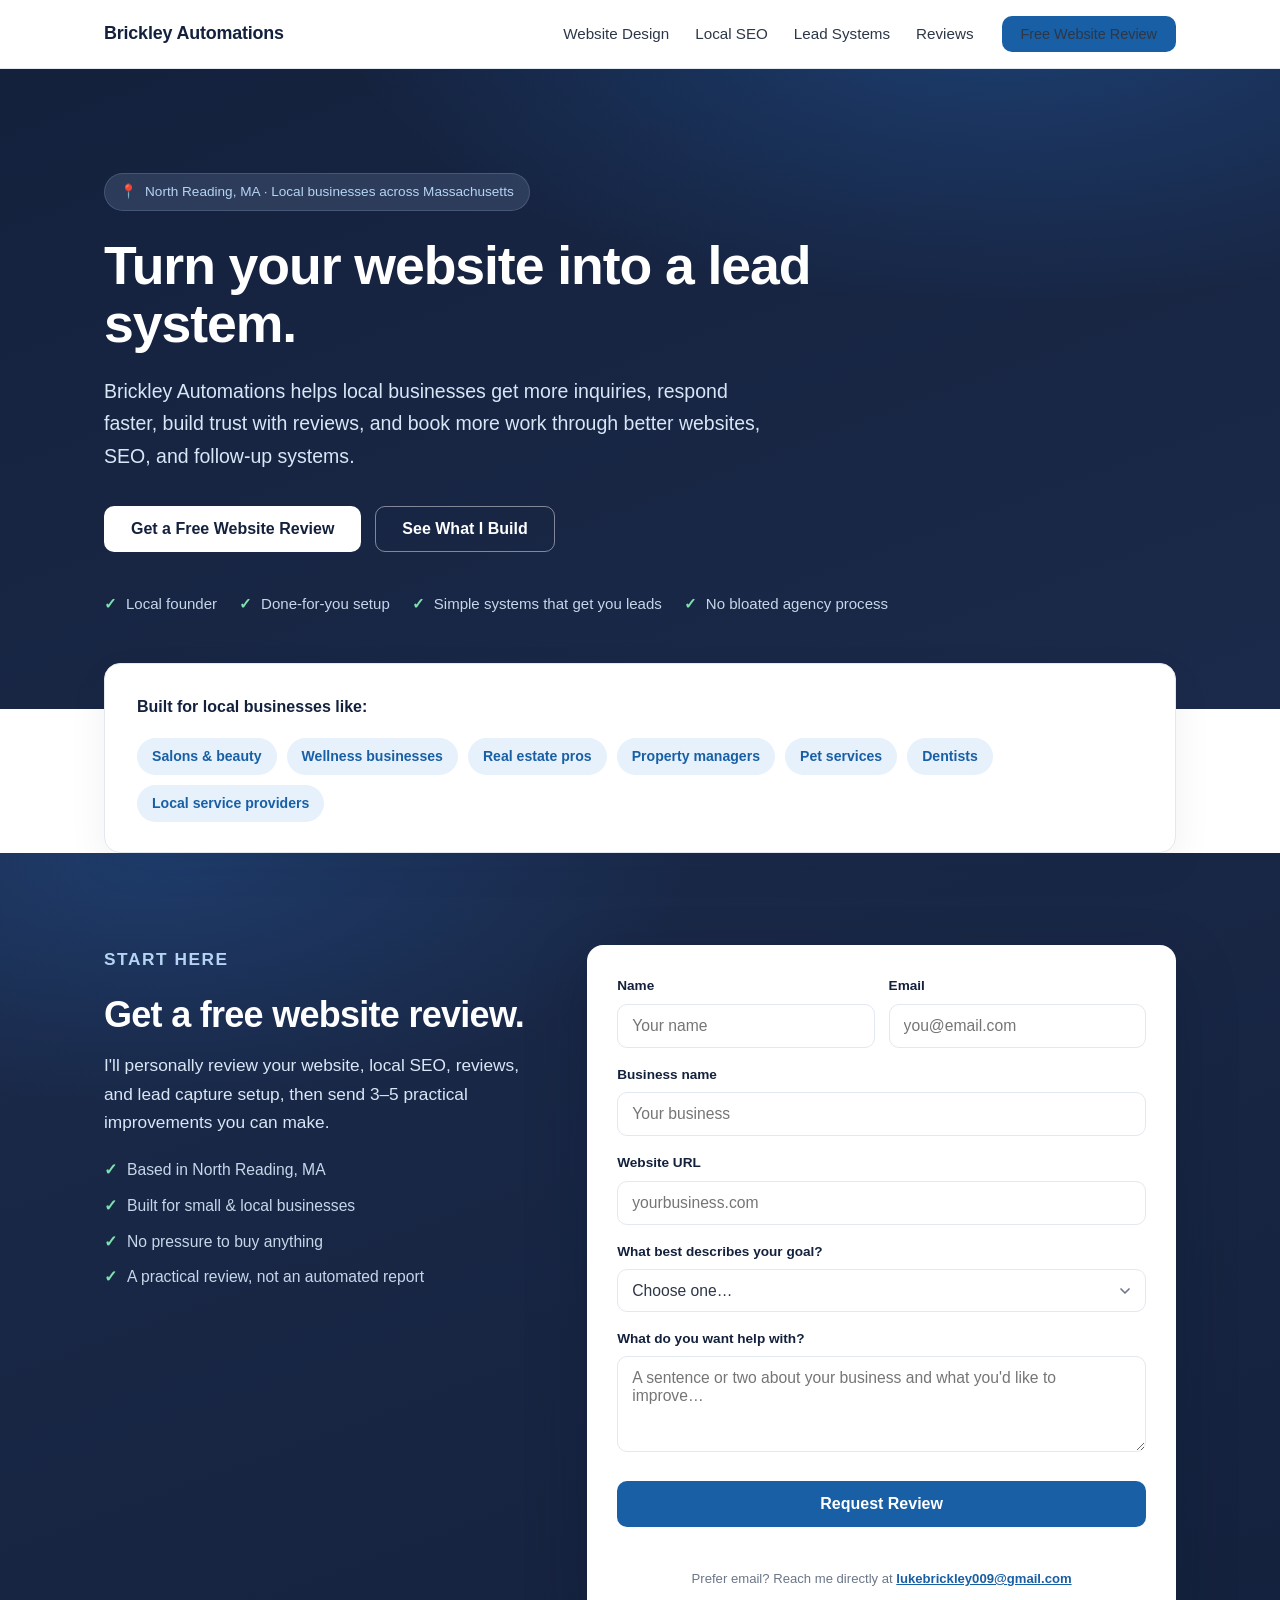
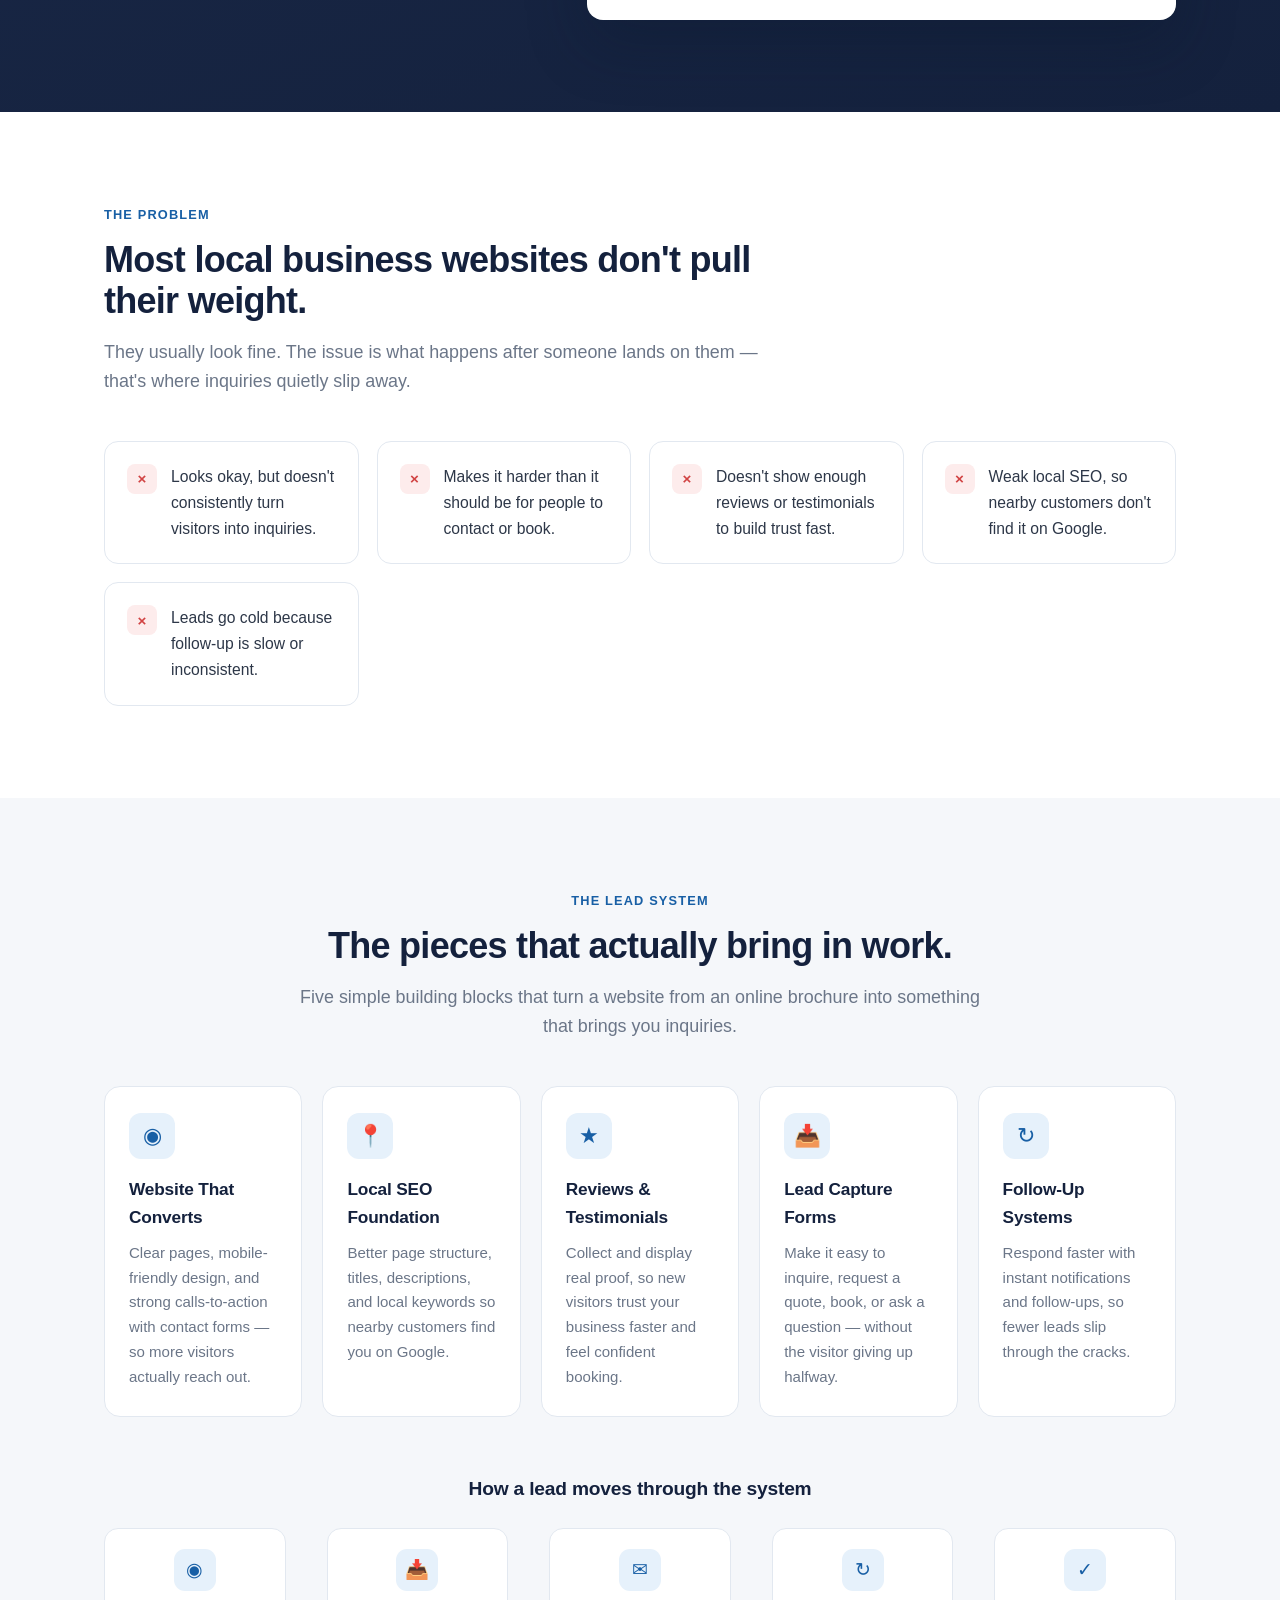
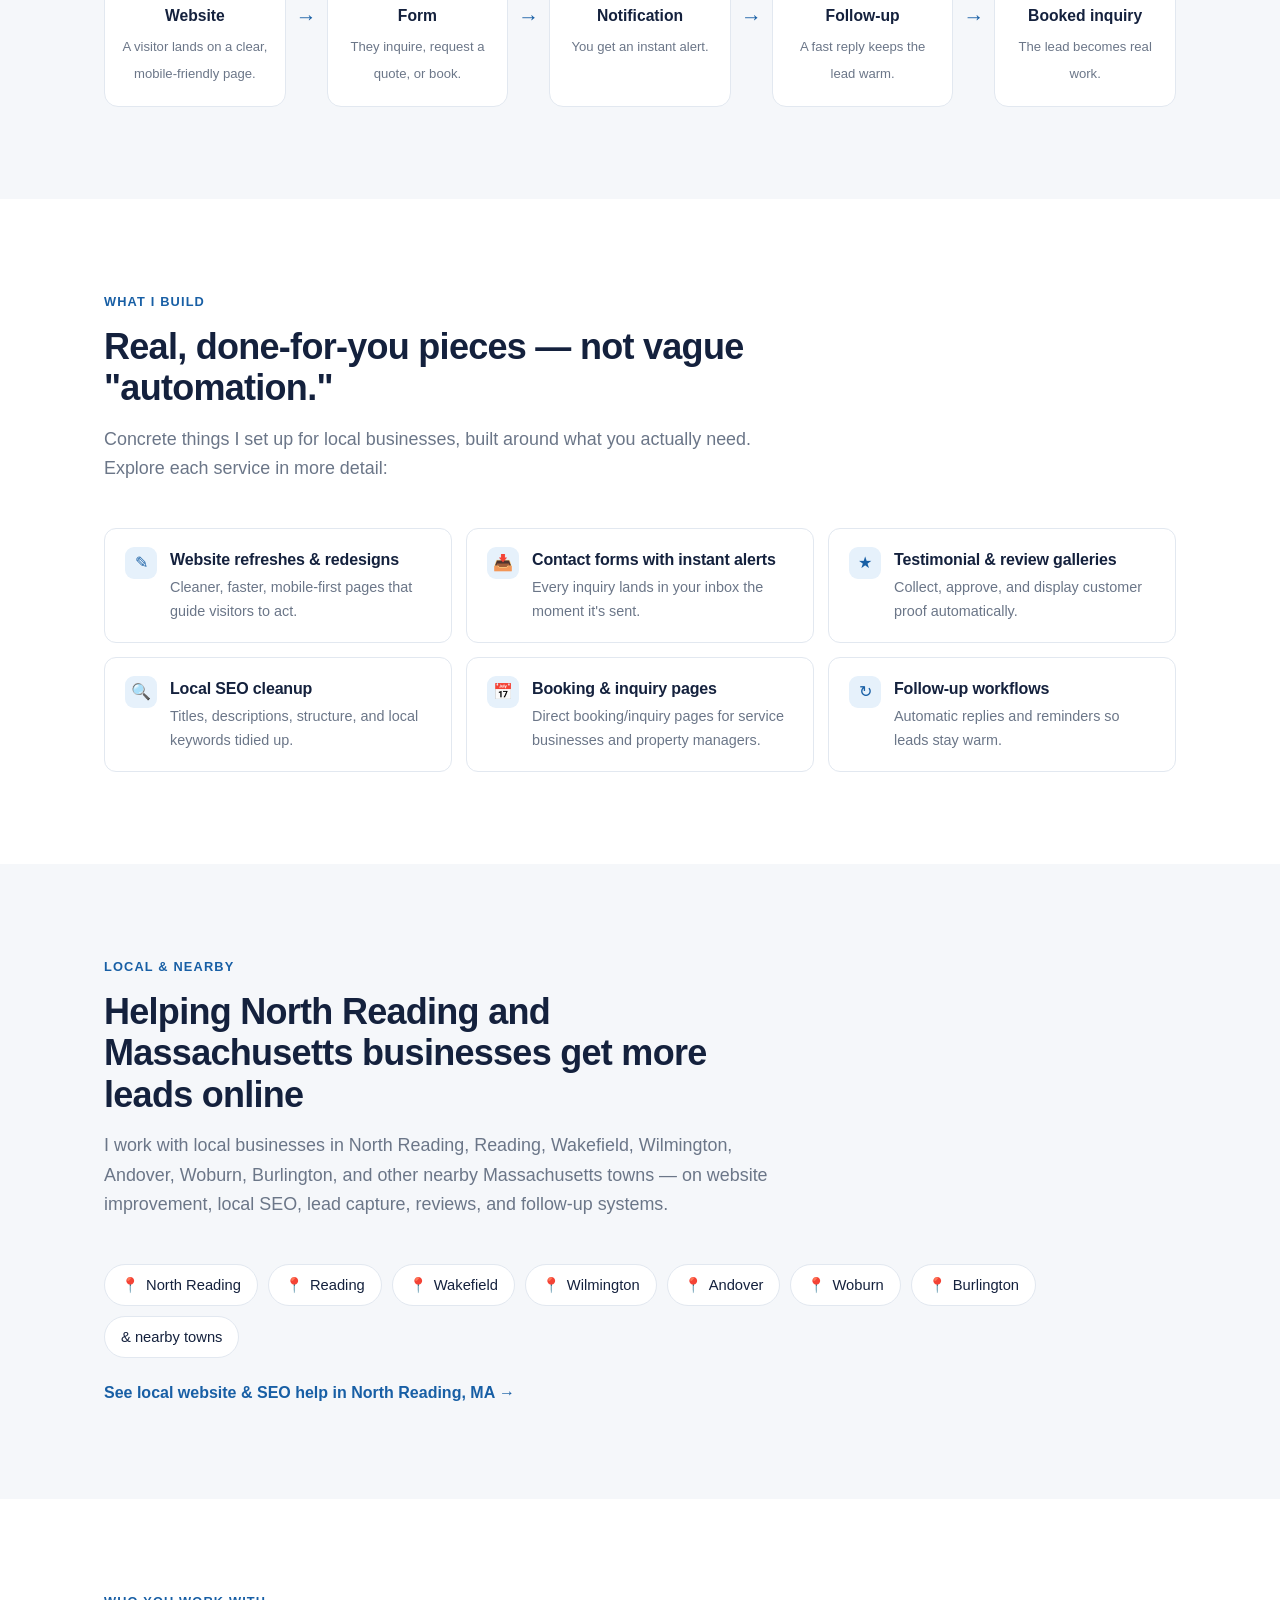
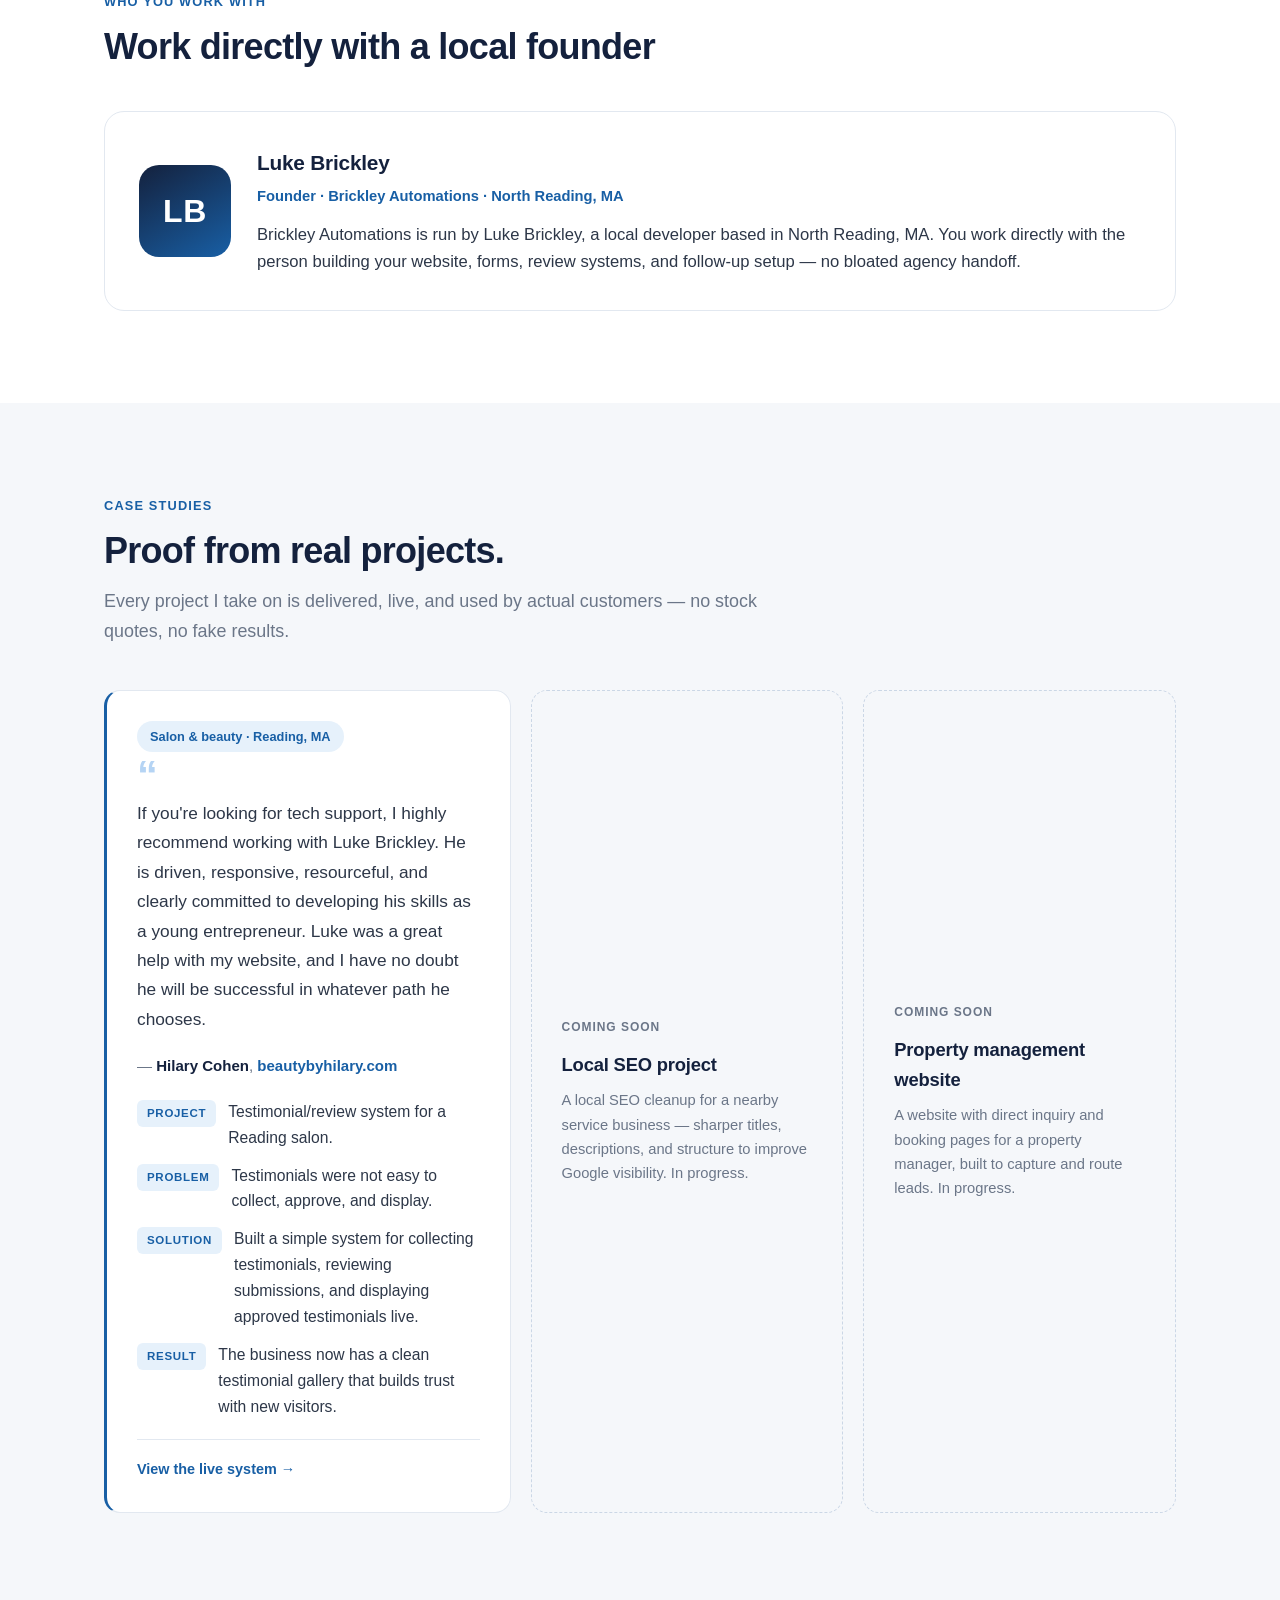
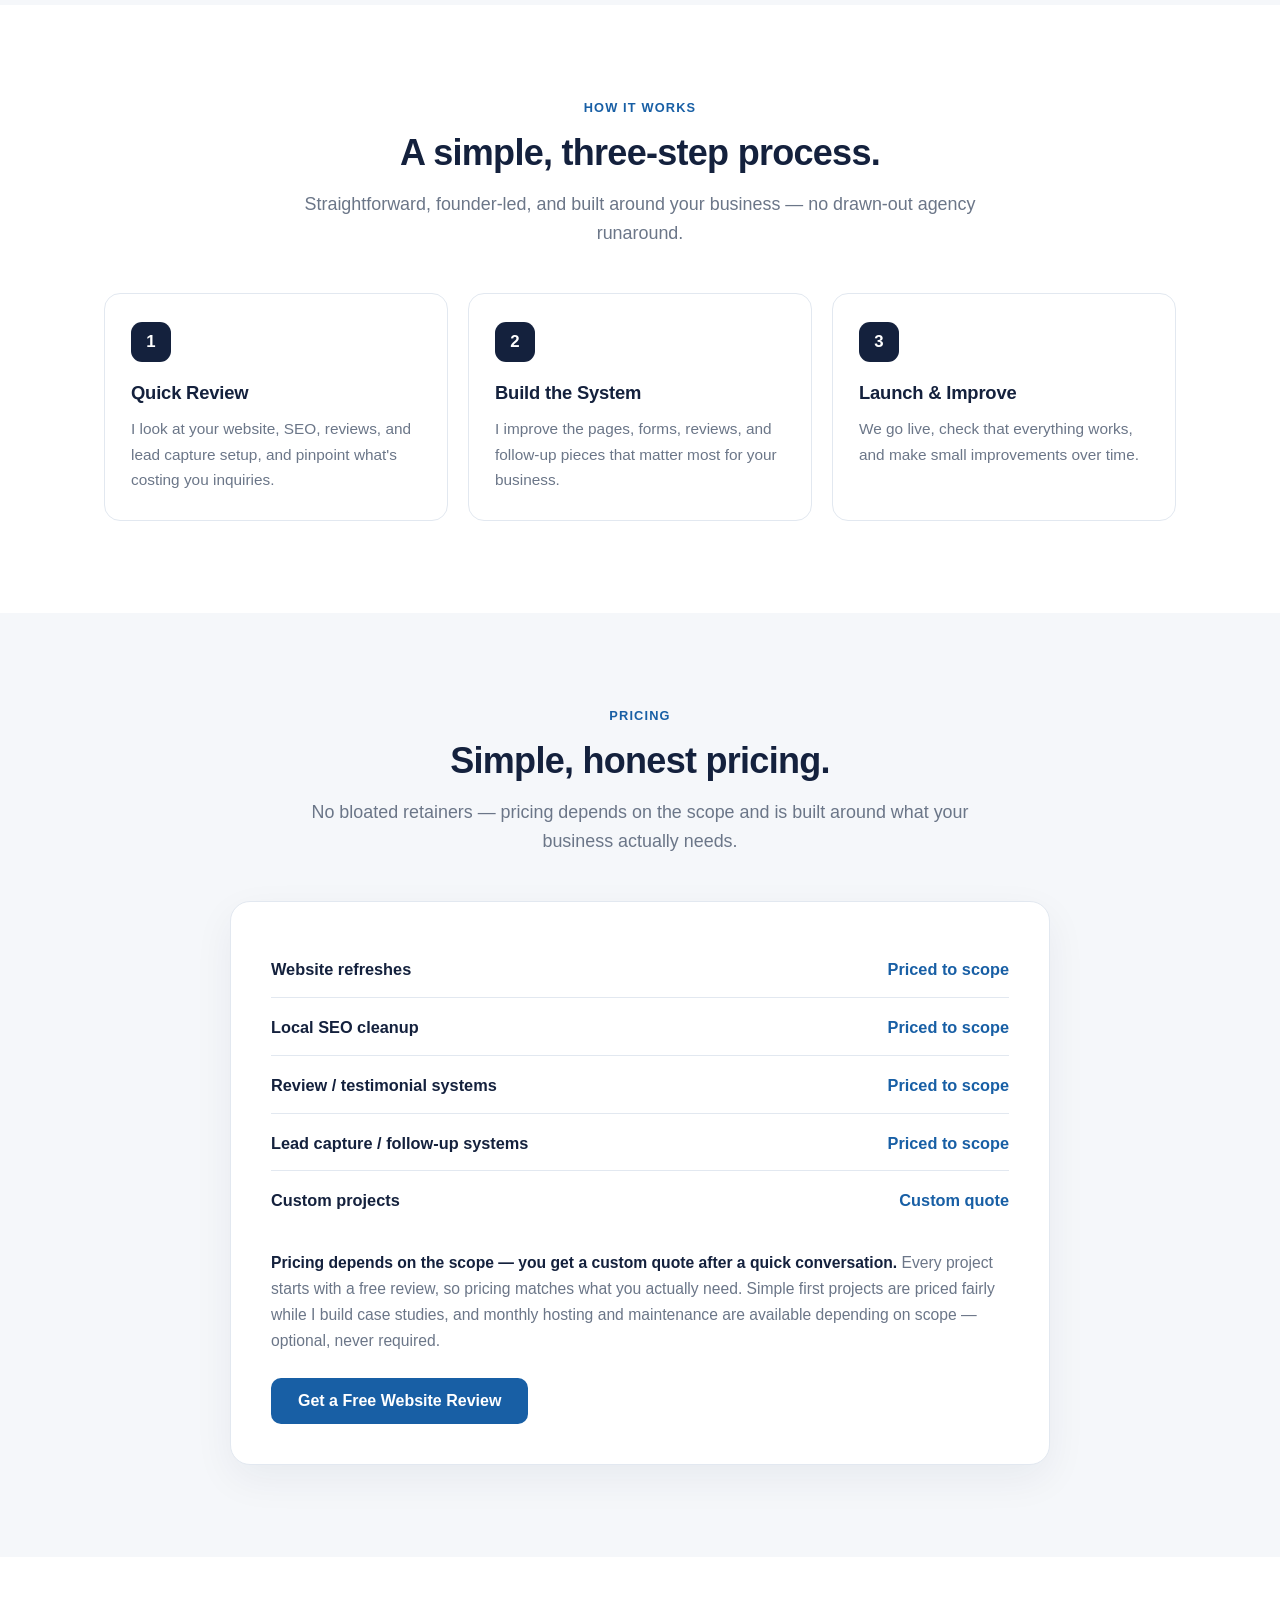
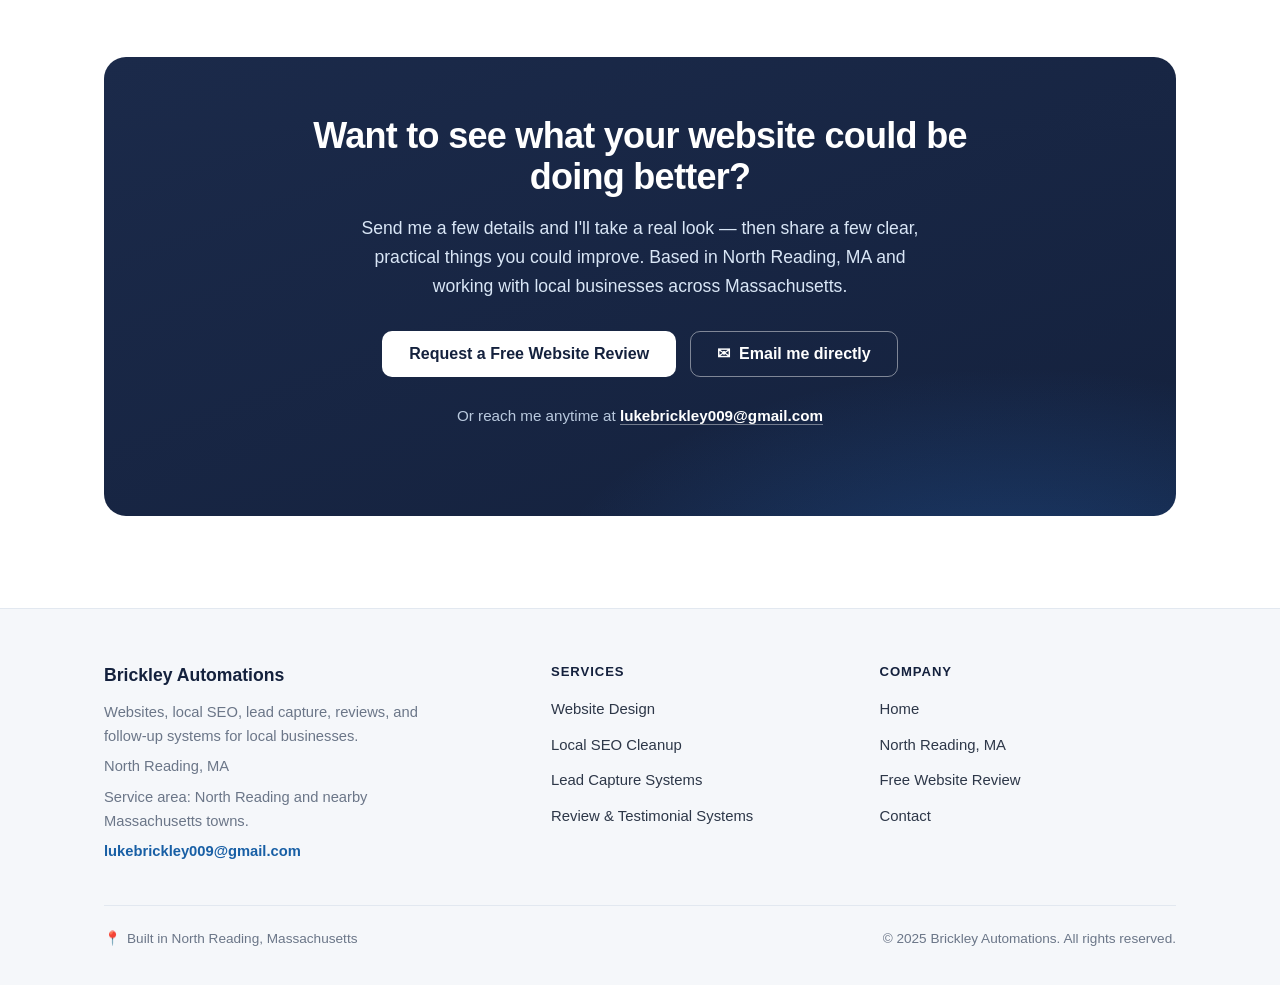
==== commit b04f5b6b: "Unify prospect tasks with main tasks" ====
--- a/index.html
+++ b/index.html
@@ -59,7 +59,8 @@
         <span class="chip">Wellness businesses</span>
         <span class="chip">Real estate pros</span>
         <span class="chip">Property managers</span>
-        <span class="chip">Event &amp; wine tasting</span>
+        <span class="chip">Pet services</span>
+        <span class="chip">Dentists</span>
         <span class="chip">Local service providers</span>
       </div>
     </div>
@@ -330,18 +331,18 @@
     <div class="container">
       <div class="section-head center">
         <p class="label">Pricing</p>
-        <h2>Simple, clear starting points.</h2>
-        <p class="section-sub">No bloated retainers &mdash; just fair pricing built around what your business actually needs.</p>
+        <h2>Simple, honest pricing.</h2>
+        <p class="section-sub">No bloated retainers &mdash; pricing depends on the scope and is built around what your business actually needs.</p>
       </div>
       <div class="pricing-card">
         <ul class="price-list">
-          <li><span class="p-name">Website refreshes</span><span class="p-amount">from $500</span></li>
-          <li><span class="p-name">Local SEO cleanup</span><span class="p-amount">from $300</span></li>
-          <li><span class="p-name">Review / testimonial systems</span><span class="p-amount">from $300</span></li>
-          <li><span class="p-name">Lead capture / follow-up systems</span><span class="p-amount">from $500</span></li>
-          <li><span class="p-name">Custom projects</span><span class="p-amount">quoted after review</span></li>
+          <li><span class="p-name">Website refreshes</span><span class="p-amount">Priced to scope</span></li>
+          <li><span class="p-name">Local SEO cleanup</span><span class="p-amount">Priced to scope</span></li>
+          <li><span class="p-name">Review / testimonial systems</span><span class="p-amount">Priced to scope</span></li>
+          <li><span class="p-name">Lead capture / follow-up systems</span><span class="p-amount">Priced to scope</span></li>
+          <li><span class="p-name">Custom projects</span><span class="p-amount">Custom quote</span></li>
         </ul>
-        <p class="note"><strong>Monthly hosting and maintenance are available depending on scope</strong> &mdash; optional, never required. Every project starts with a free review so pricing matches what you actually need.</p>
+        <p class="note"><strong>Pricing depends on the scope &mdash; you get a custom quote after a quick conversation.</strong> Every project starts with a free review, so pricing matches what you actually need. Simple first projects are priced fairly while I build case studies, and monthly hosting and maintenance are available depending on scope &mdash; optional, never required.</p>
         <a href="#review" class="btn btn-primary">Get a Free Website Review</a>
       </div>
     </div>
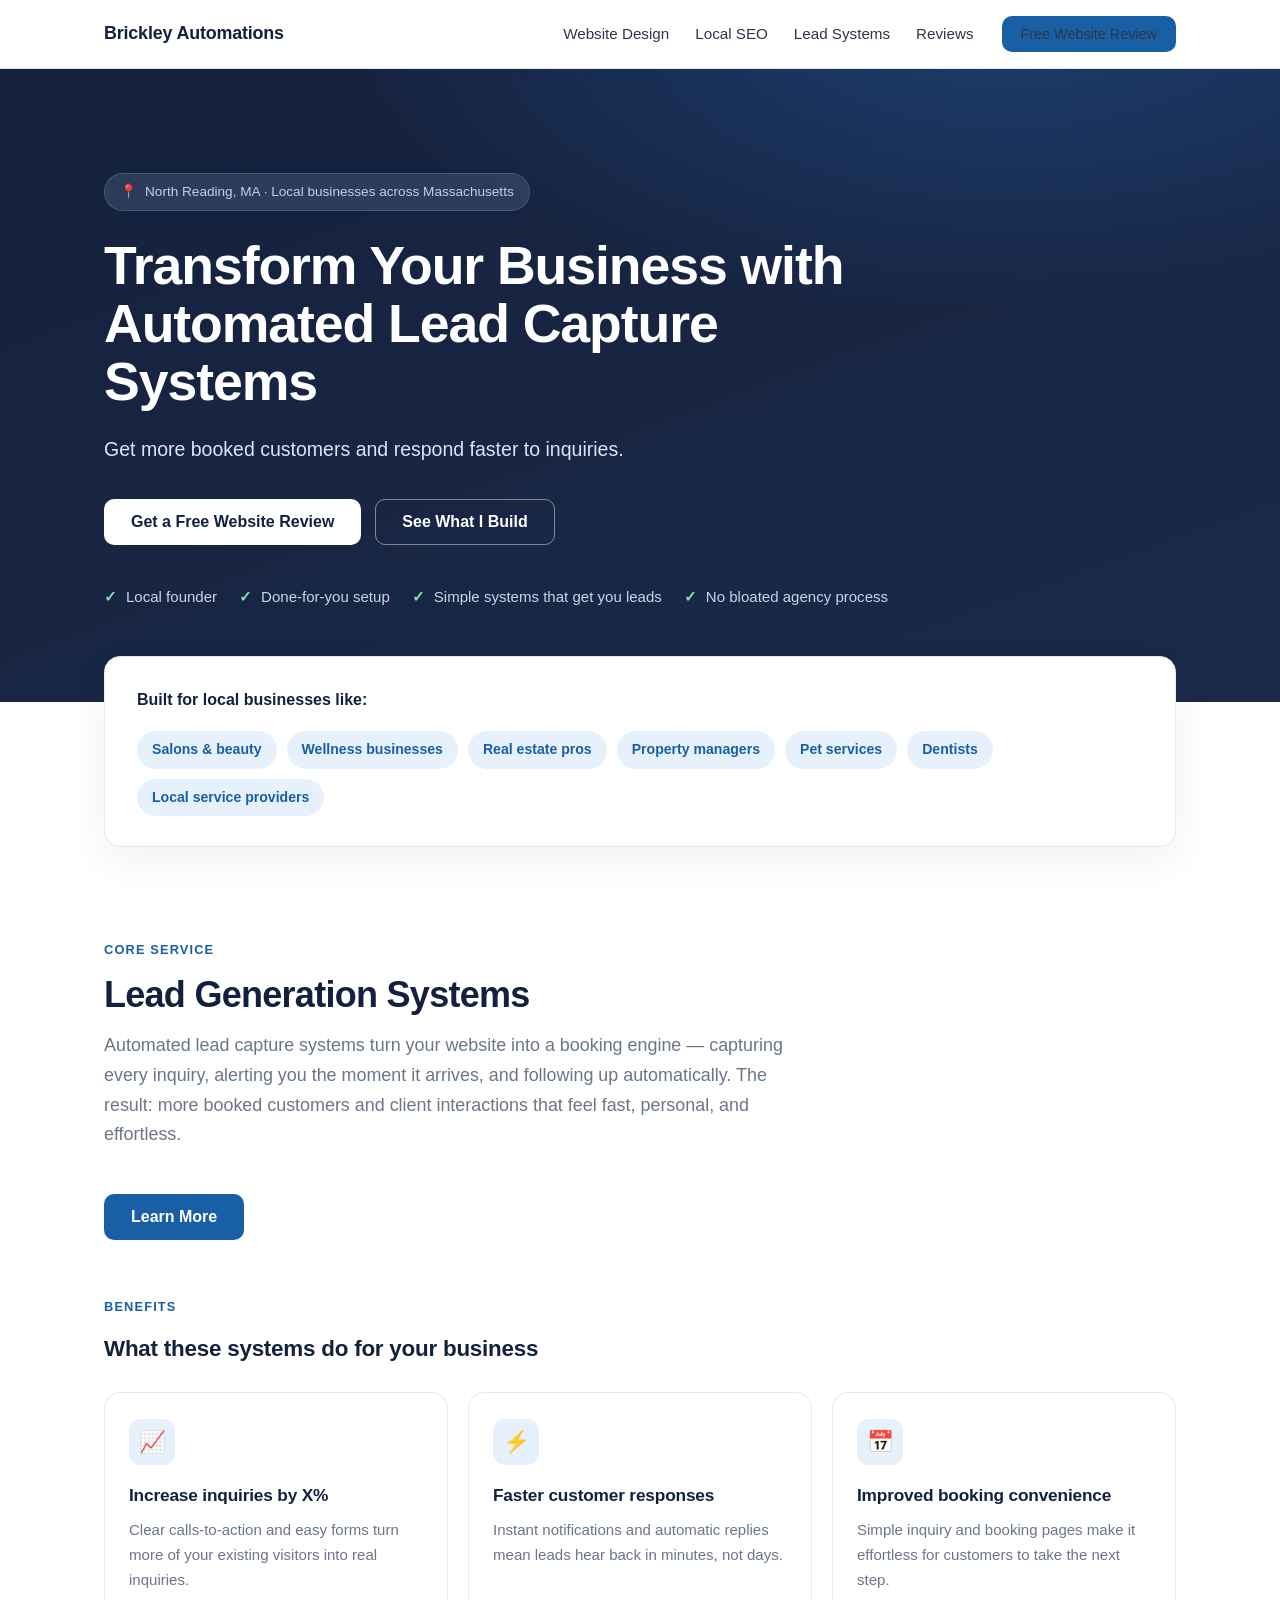
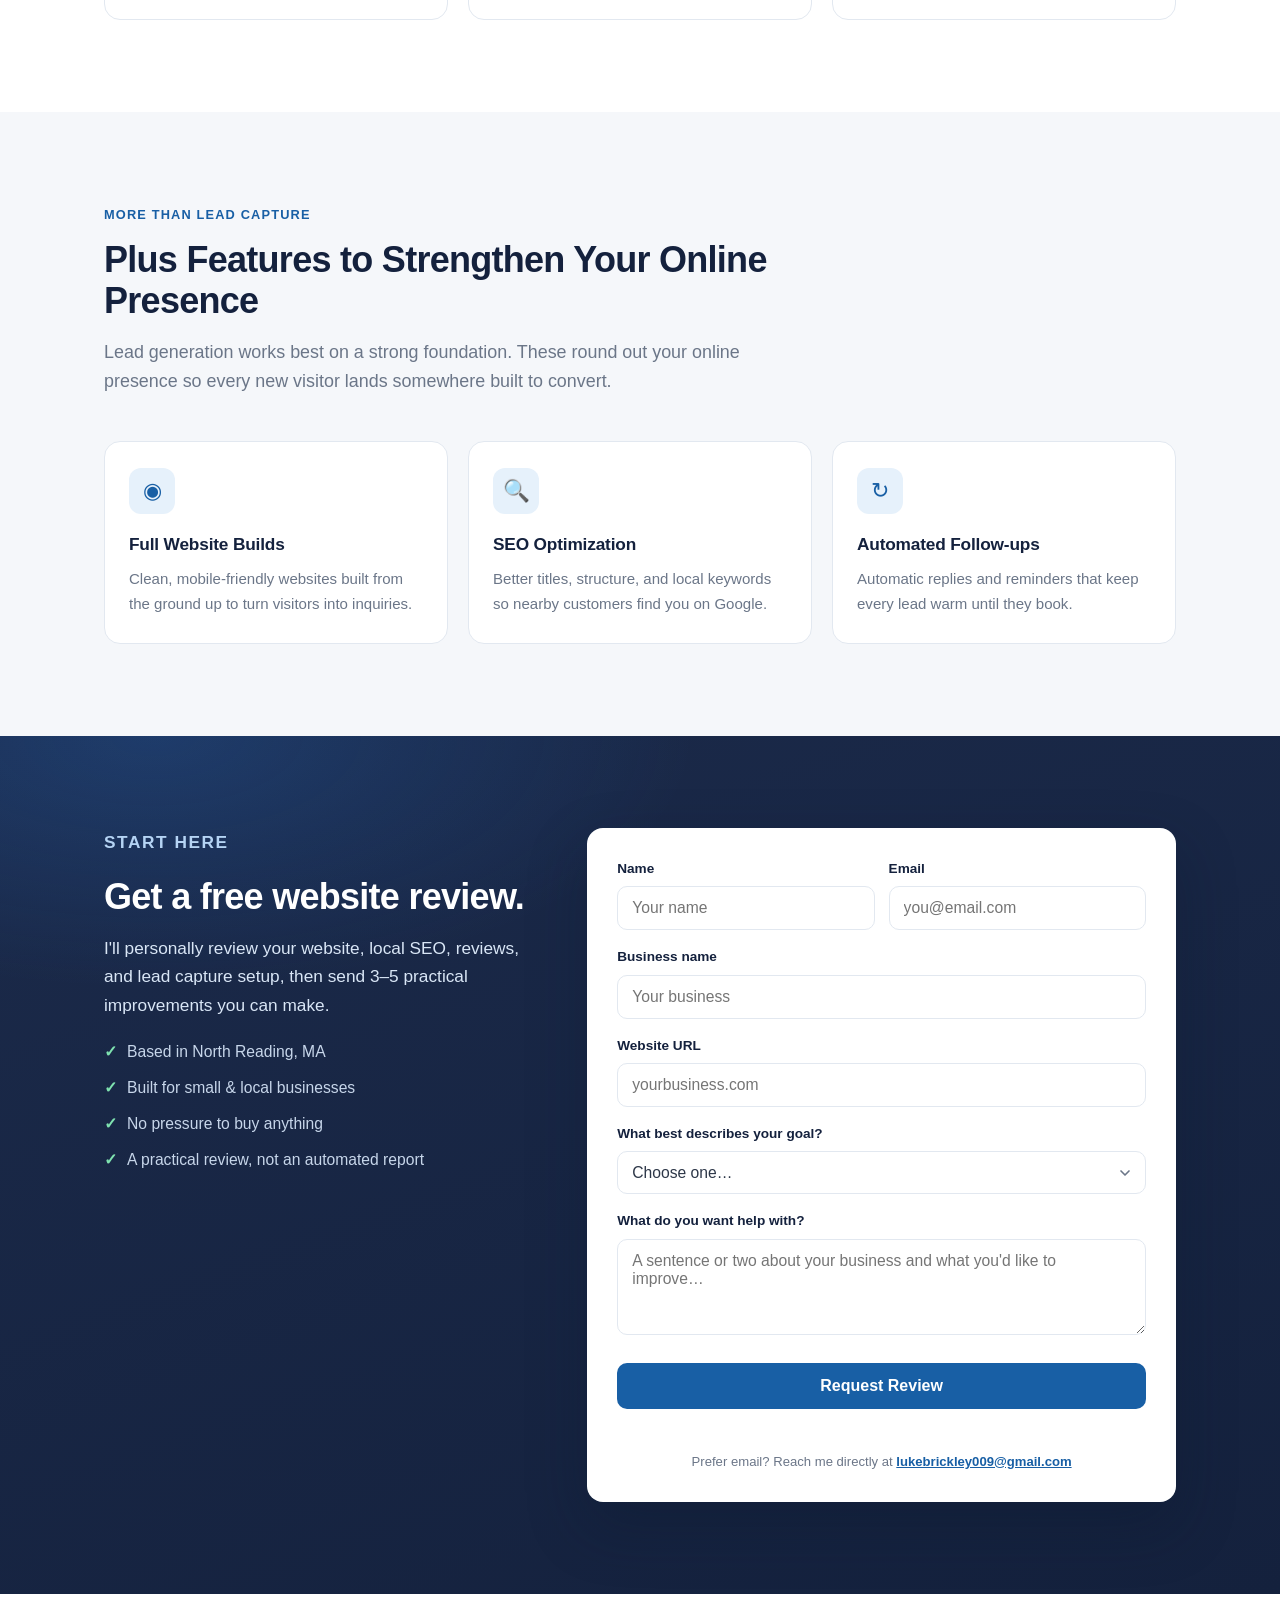
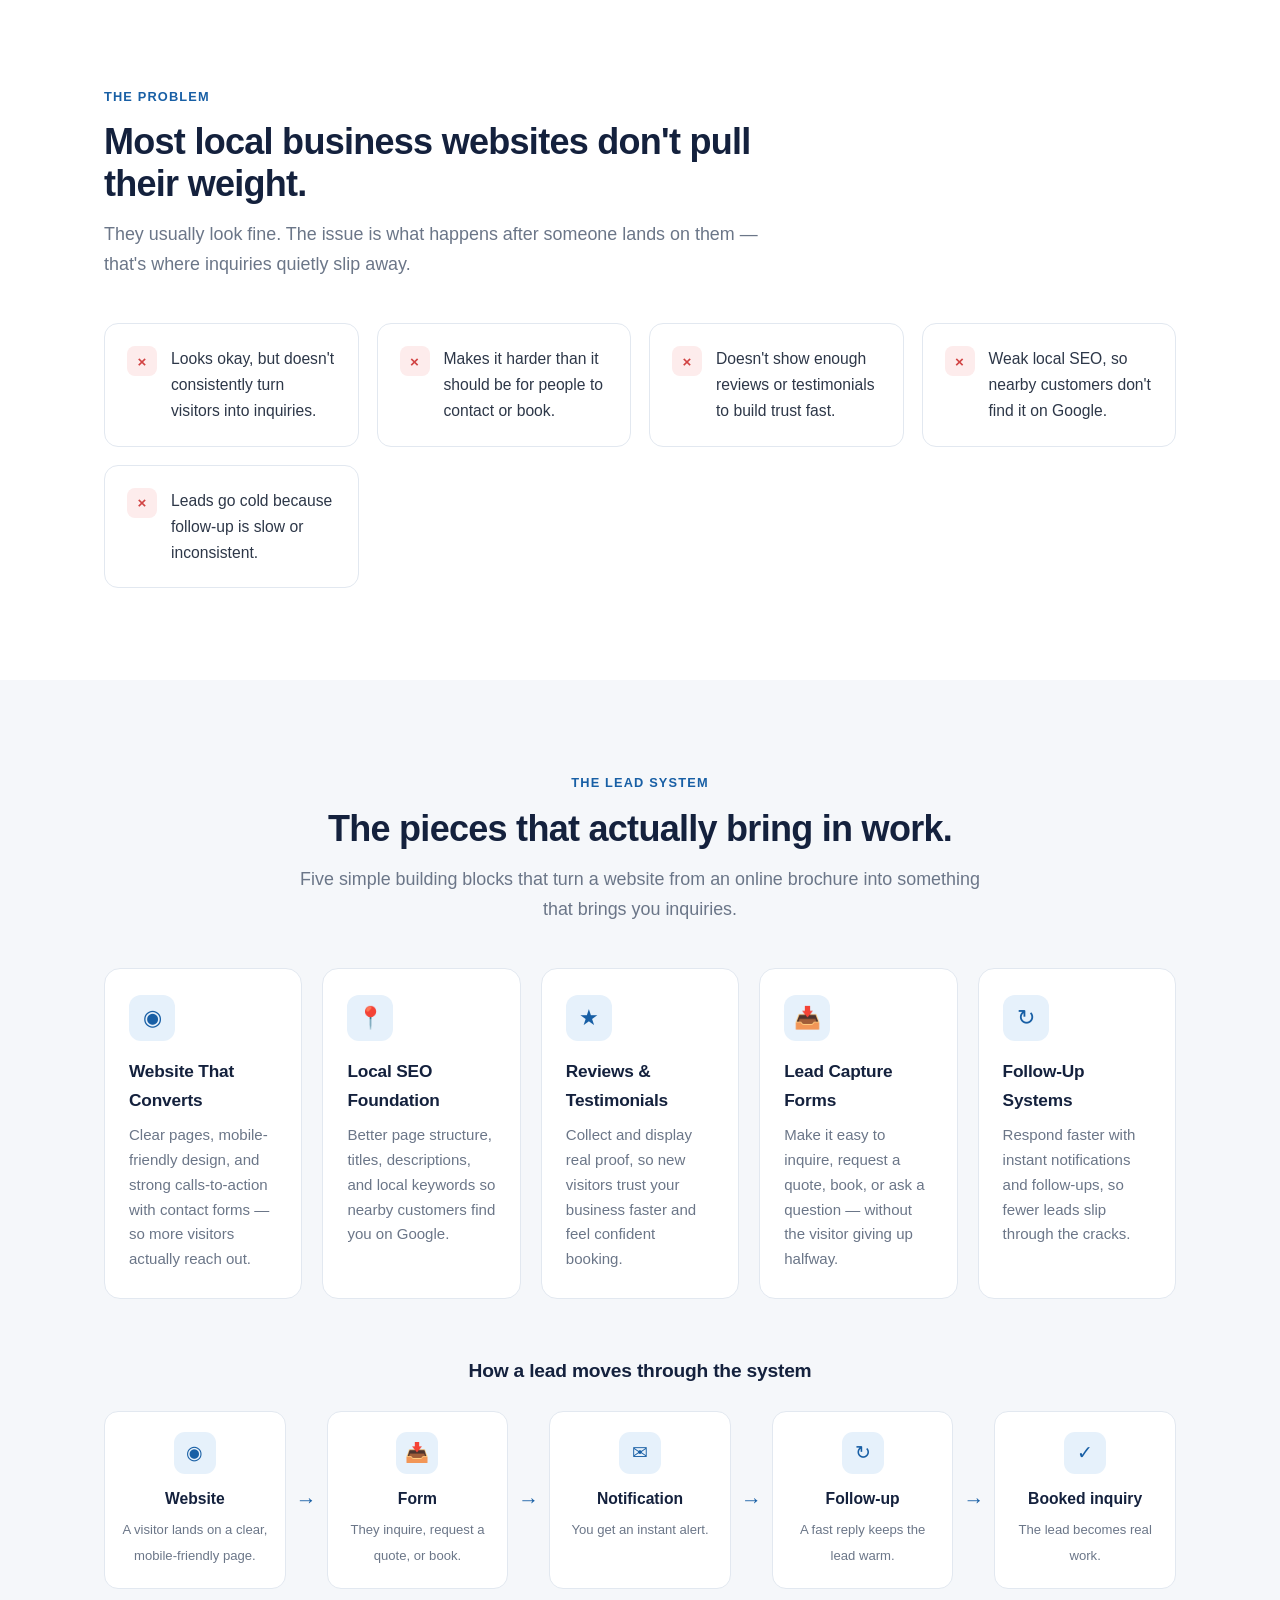
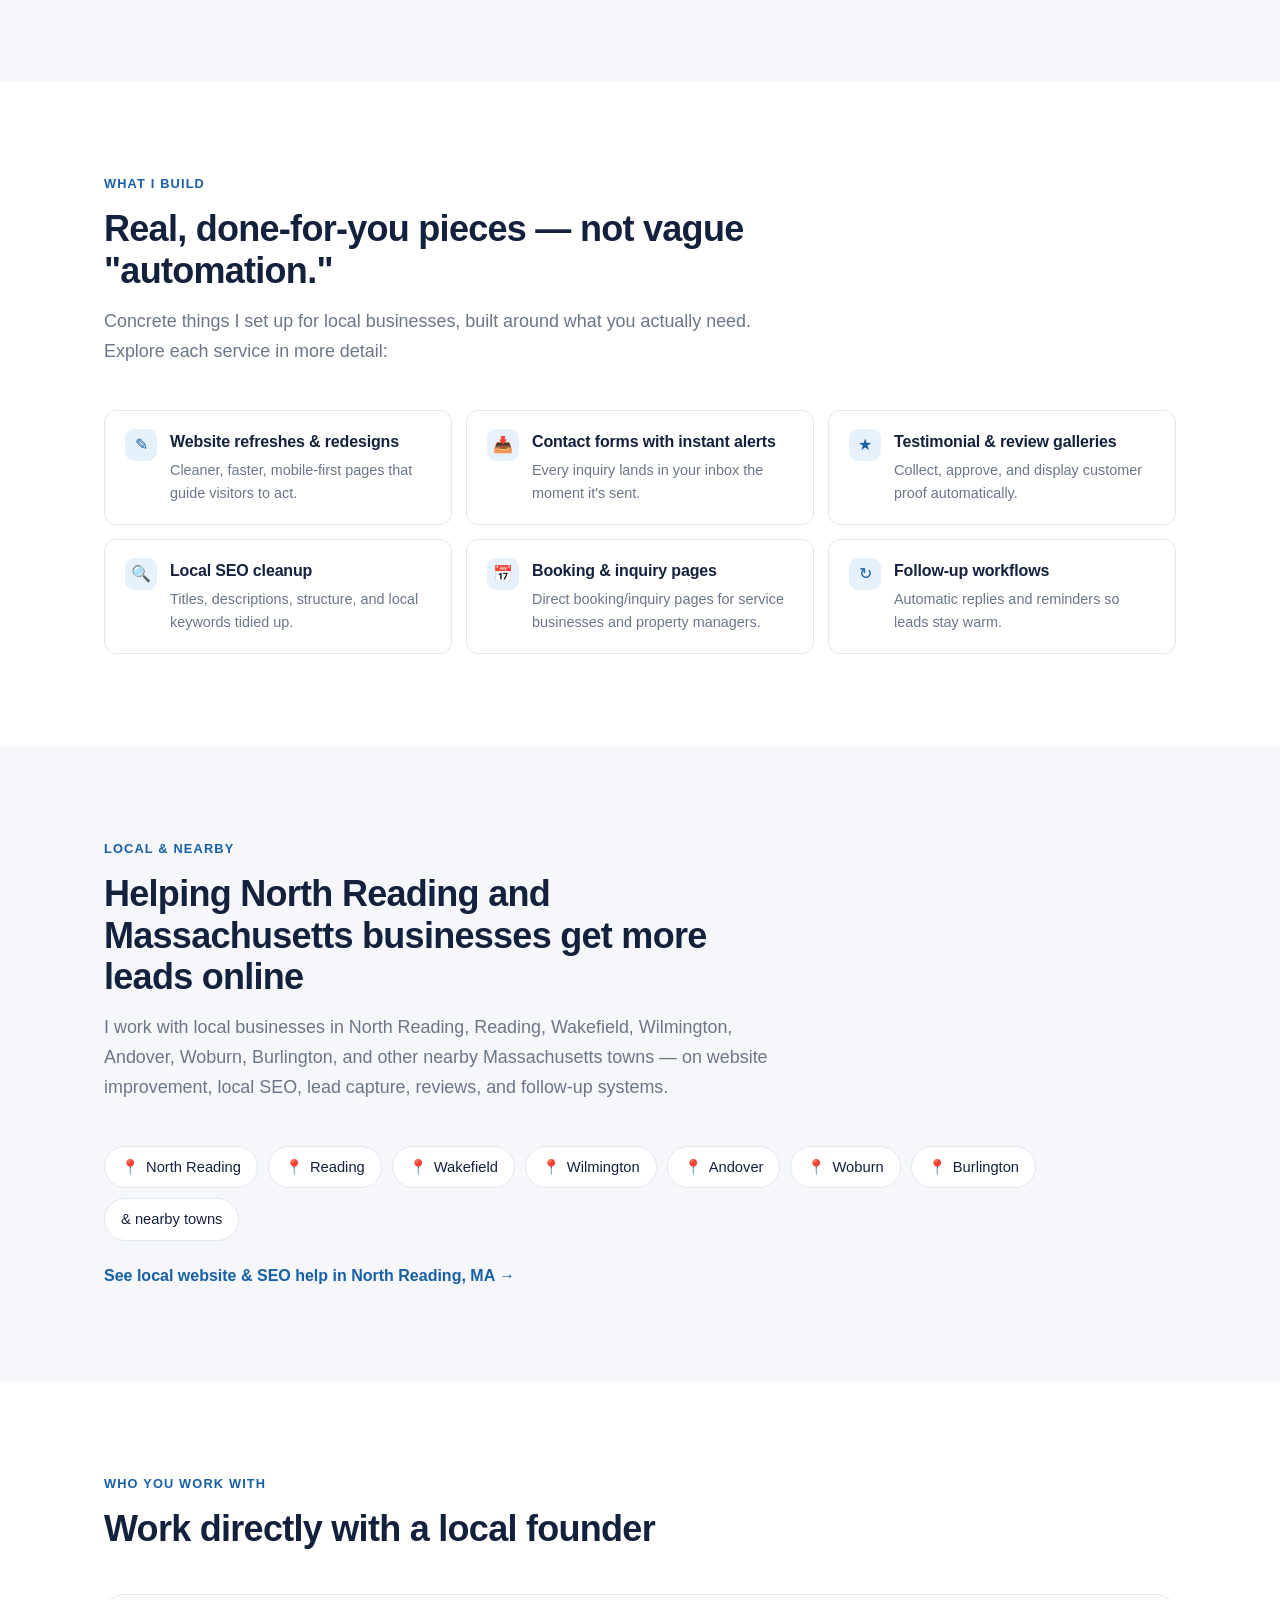
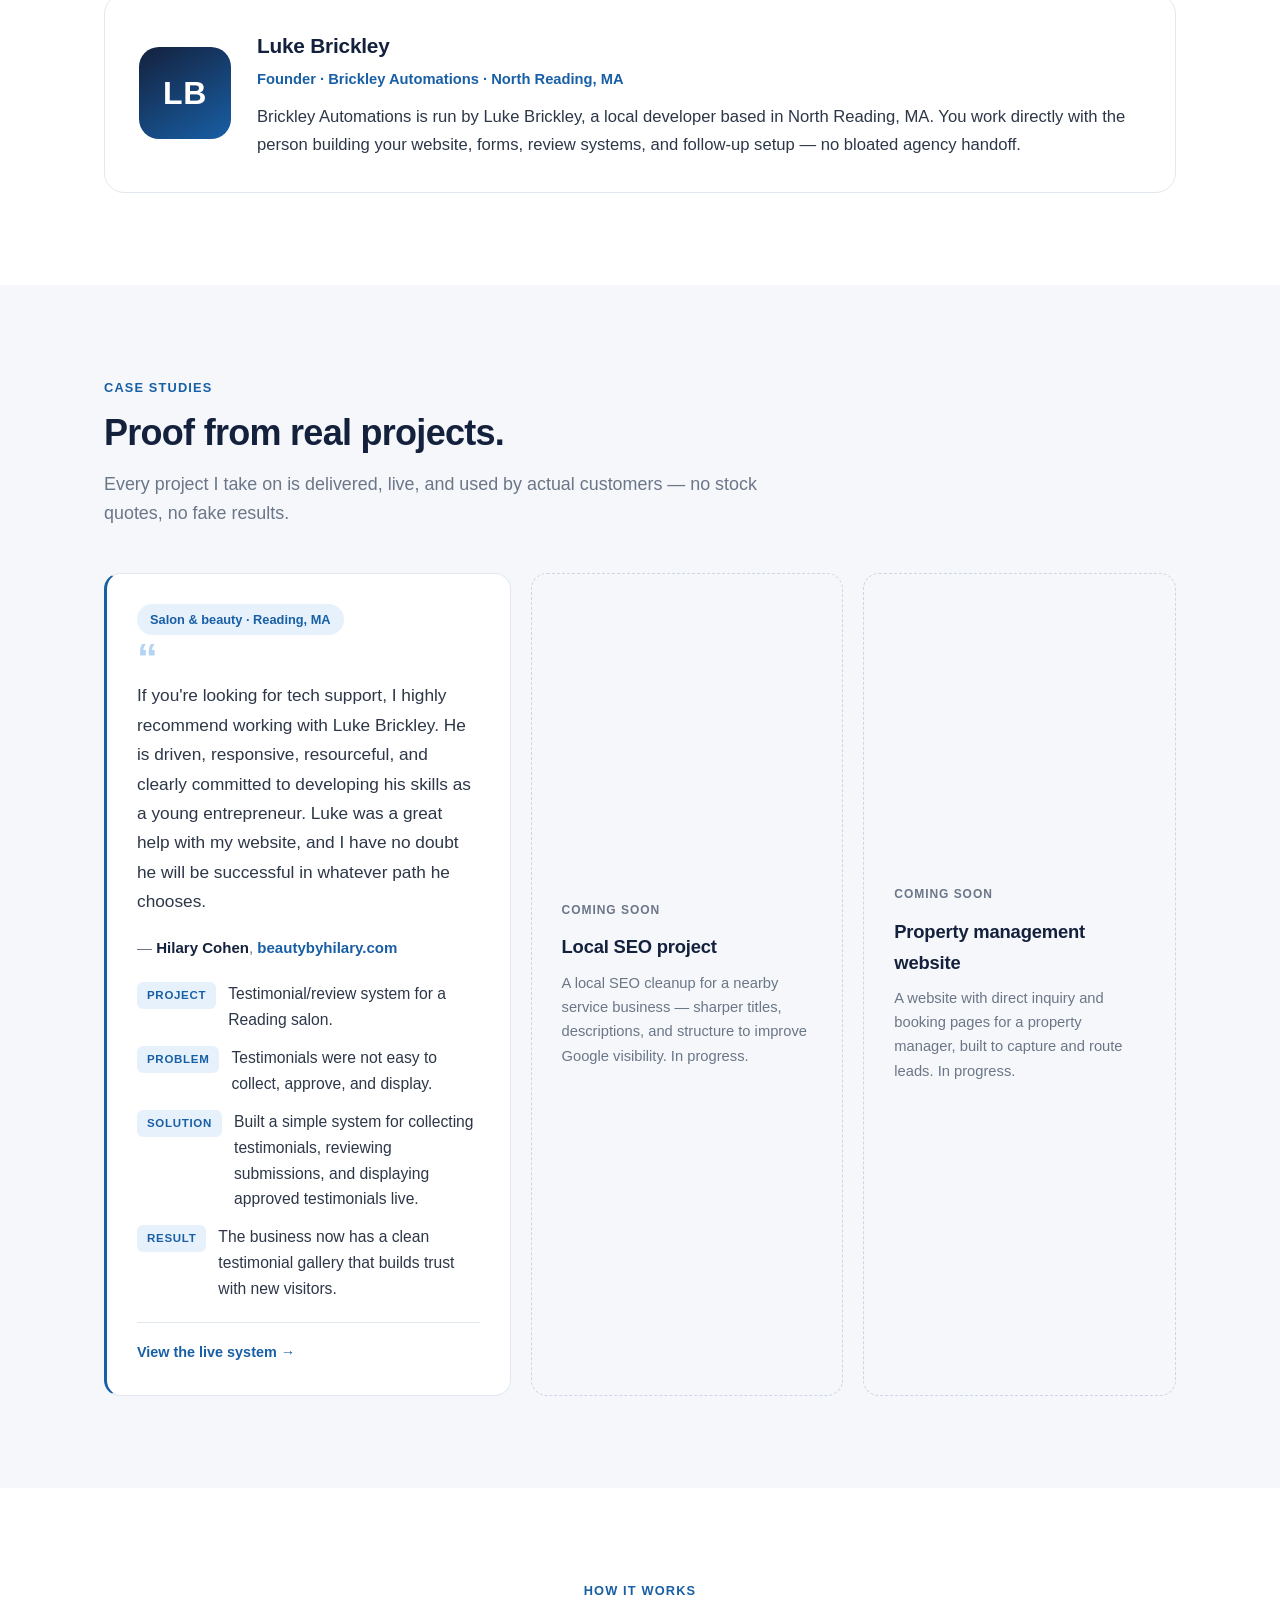
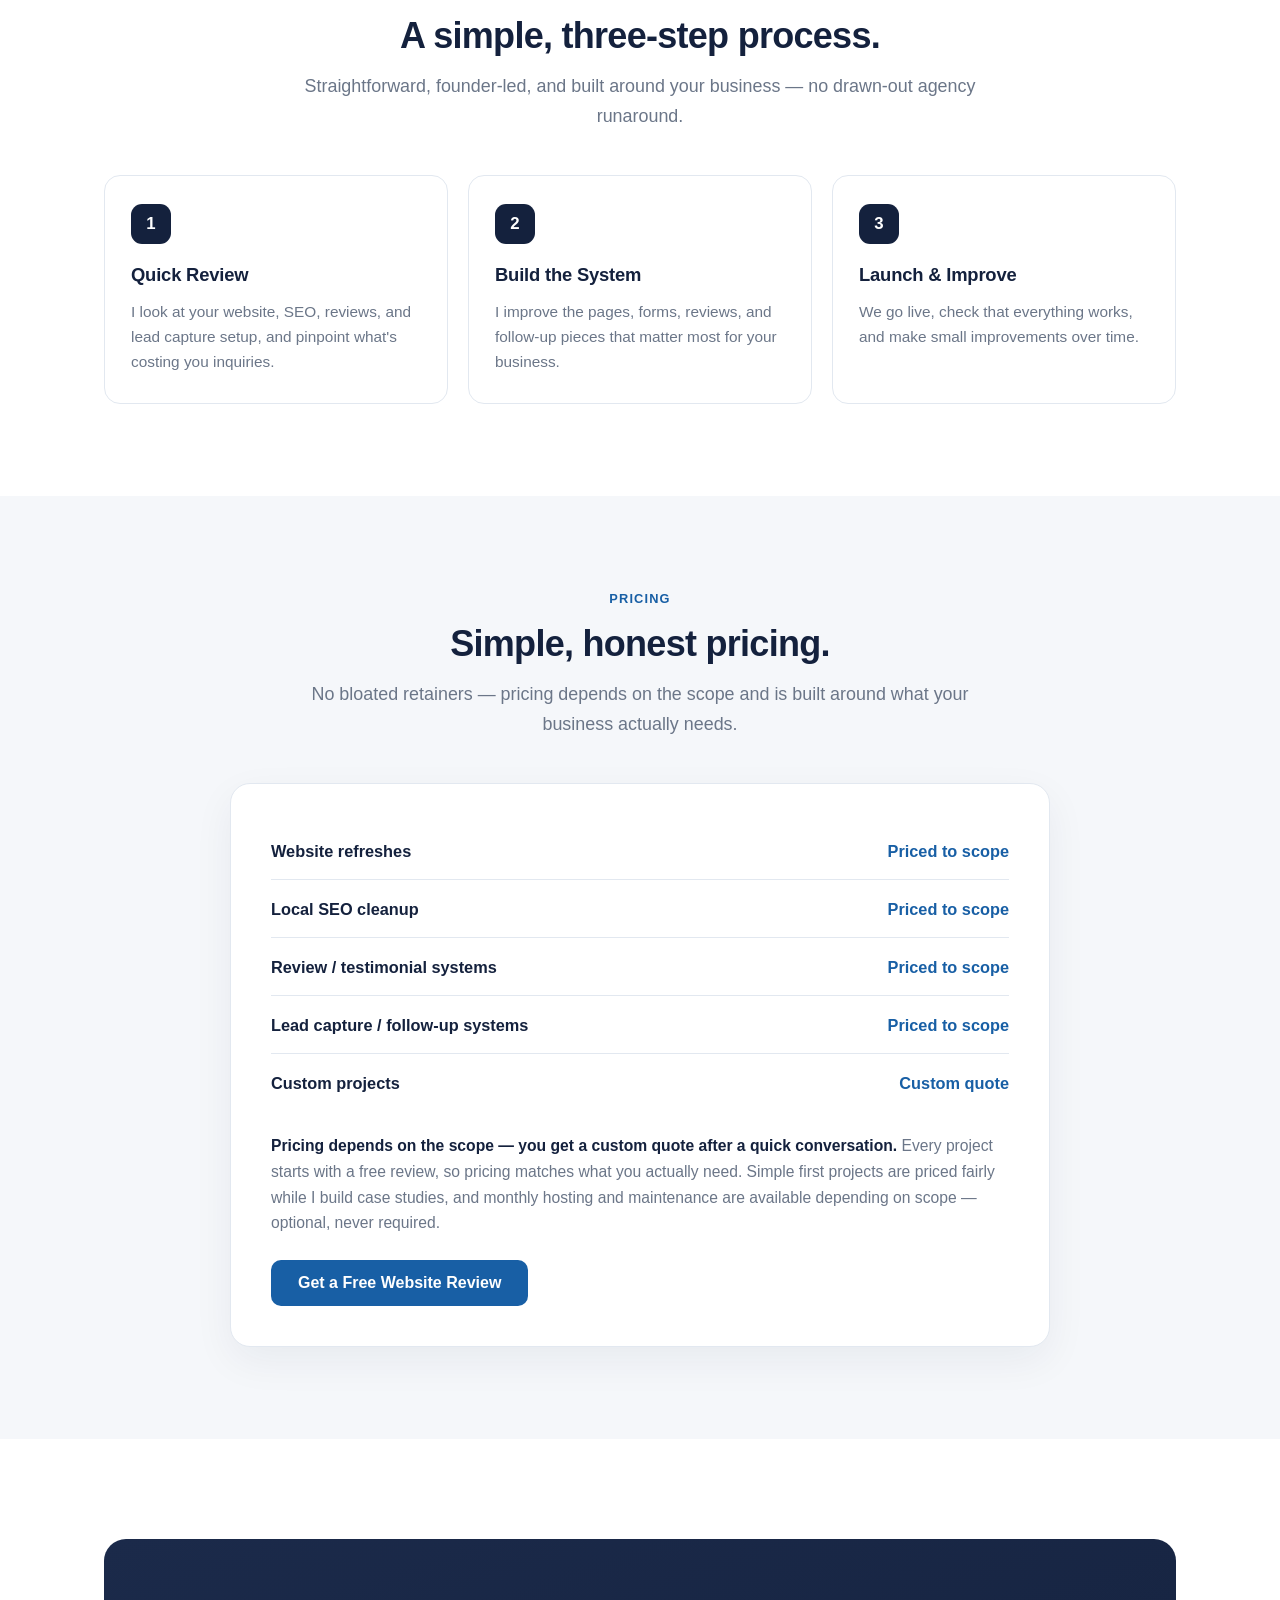
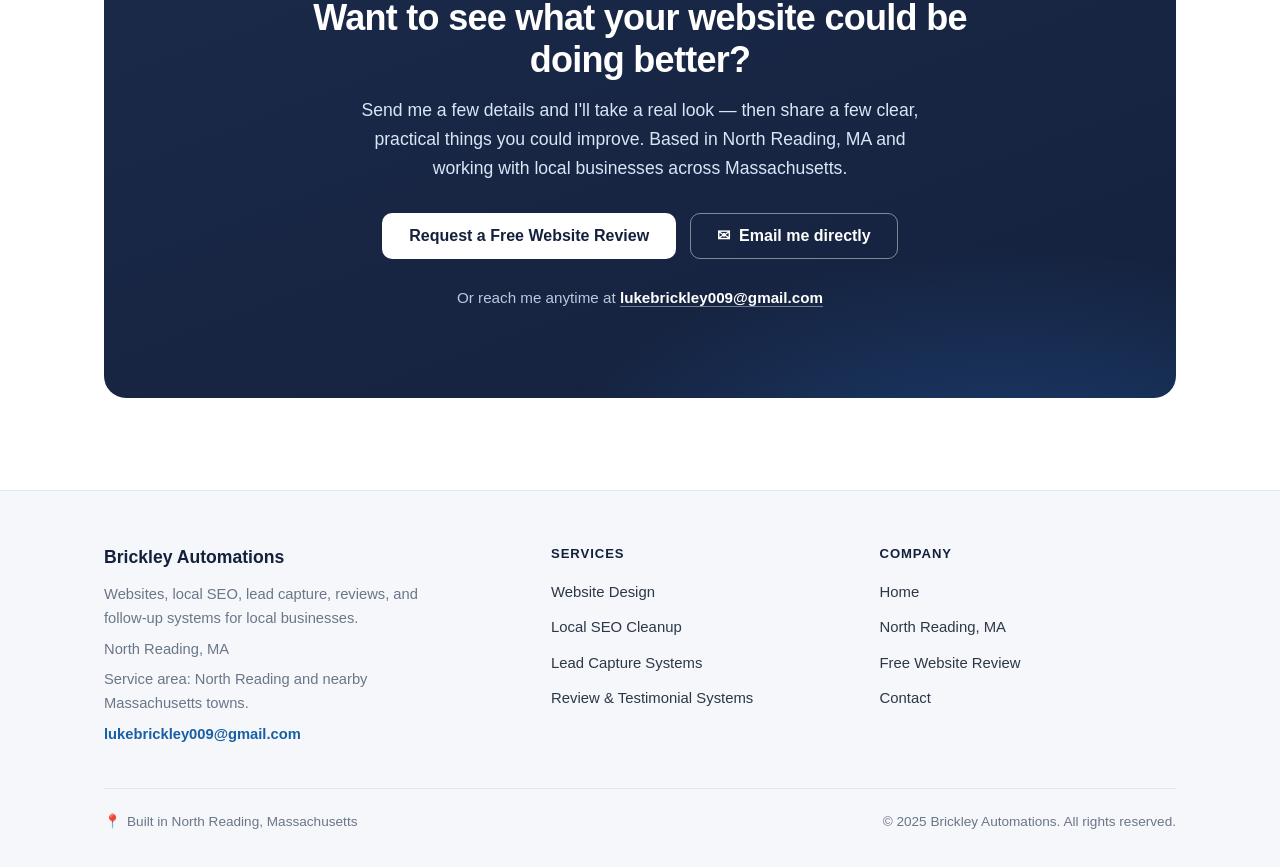
==== commit 6a449e29: "Unify prospect tasks with main tasks" ====
--- a/index.html
+++ b/index.html
@@ -35,8 +35,8 @@
   <header class="hero" id="top">
     <div class="container">
       <div class="badge"><span>&#128205;</span> North Reading, MA &middot; Local businesses across Massachusetts</div>
-      <h1>Turn your website into a lead system.</h1>
-      <p class="lead">Brickley Automations helps local businesses get more inquiries, respond faster, build trust with reviews, and book more work through better websites, SEO, and follow-up systems.</p>
+      <h1>Transform Your Business with Automated Lead Capture Systems</h1>
+      <p class="lead">Get more booked customers and respond faster to inquiries.</p>
       <div class="hero-buttons">
         <a href="#review" class="btn btn-white">Get a Free Website Review</a>
         <a href="#build" class="btn btn-outline">See What I Build</a>
@@ -66,6 +66,69 @@
     </div>
   </div>
 
+  <!-- Lead Generation Systems -->
+  <section id="lead-generation">
+    <div class="container">
+      <div class="section-head">
+        <p class="label">Core service</p>
+        <h2>Lead Generation Systems</h2>
+        <p class="section-sub">Automated lead capture systems turn your website into a booking engine &mdash; capturing every inquiry, alerting you the moment it arrives, and following up automatically. The result: more booked customers and client interactions that feel fast, personal, and effortless.</p>
+      </div>
+      <a href="/lead-capture-systems/" class="btn btn-primary">Learn More</a>
+
+      <!-- Benefits -->
+      <div class="section-head" style="margin-top: 56px; margin-bottom: 24px;">
+        <p class="label">Benefits</p>
+        <h3 style="color: var(--navy); font-size: 1.4rem; font-weight: 800;">What these systems do for your business</h3>
+      </div>
+      <div class="grid grid-3">
+        <div class="card">
+          <div class="icon-box">&#128200;</div>
+          <h3>Increase inquiries by X%</h3>
+          <p>Clear calls-to-action and easy forms turn more of your existing visitors into real inquiries.</p>
+        </div>
+        <div class="card">
+          <div class="icon-box">&#9889;</div>
+          <h3>Faster customer responses</h3>
+          <p>Instant notifications and automatic replies mean leads hear back in minutes, not days.</p>
+        </div>
+        <div class="card">
+          <div class="icon-box">&#128197;</div>
+          <h3>Improved booking convenience</h3>
+          <p>Simple inquiry and booking pages make it effortless for customers to take the next step.</p>
+        </div>
+      </div>
+    </div>
+  </section>
+
+  <!-- Additional Features -->
+  <section class="bg-gray" id="plus-features">
+    <div class="container">
+      <div class="section-head">
+        <p class="label">More than lead capture</p>
+        <h2>Plus Features to Strengthen Your Online Presence</h2>
+        <p class="section-sub">Lead generation works best on a strong foundation. These round out your online presence so every new visitor lands somewhere built to convert.</p>
+      </div>
+      <div class="grid grid-3">
+        <a class="card" href="/website-design-local-businesses/" style="text-decoration:none;">
+          <div class="icon-box">&#9673;</div>
+          <h3>Full Website Builds</h3>
+          <p>Clean, mobile-friendly websites built from the ground up to turn visitors into inquiries.</p>
+        </a>
+        <a class="card" href="/local-seo-cleanup/" style="text-decoration:none;">
+          <div class="icon-box">&#128269;</div>
+          <h3>SEO Optimization</h3>
+          <p>Better titles, structure, and local keywords so nearby customers find you on Google.</p>
+        </a>
+        <a class="card" href="/lead-capture-systems/" style="text-decoration:none;">
+          <div class="icon-box">&#8635;</div>
+          <h3>Automated Follow-ups</h3>
+          <p>Automatic replies and reminders that keep every lead warm until they book.</p>
+        </a>
+      </div>
+    </div>
+  </section>
+
   <!-- Lead capture / website review -->
   <section class="review" id="review">
     <div class="container">
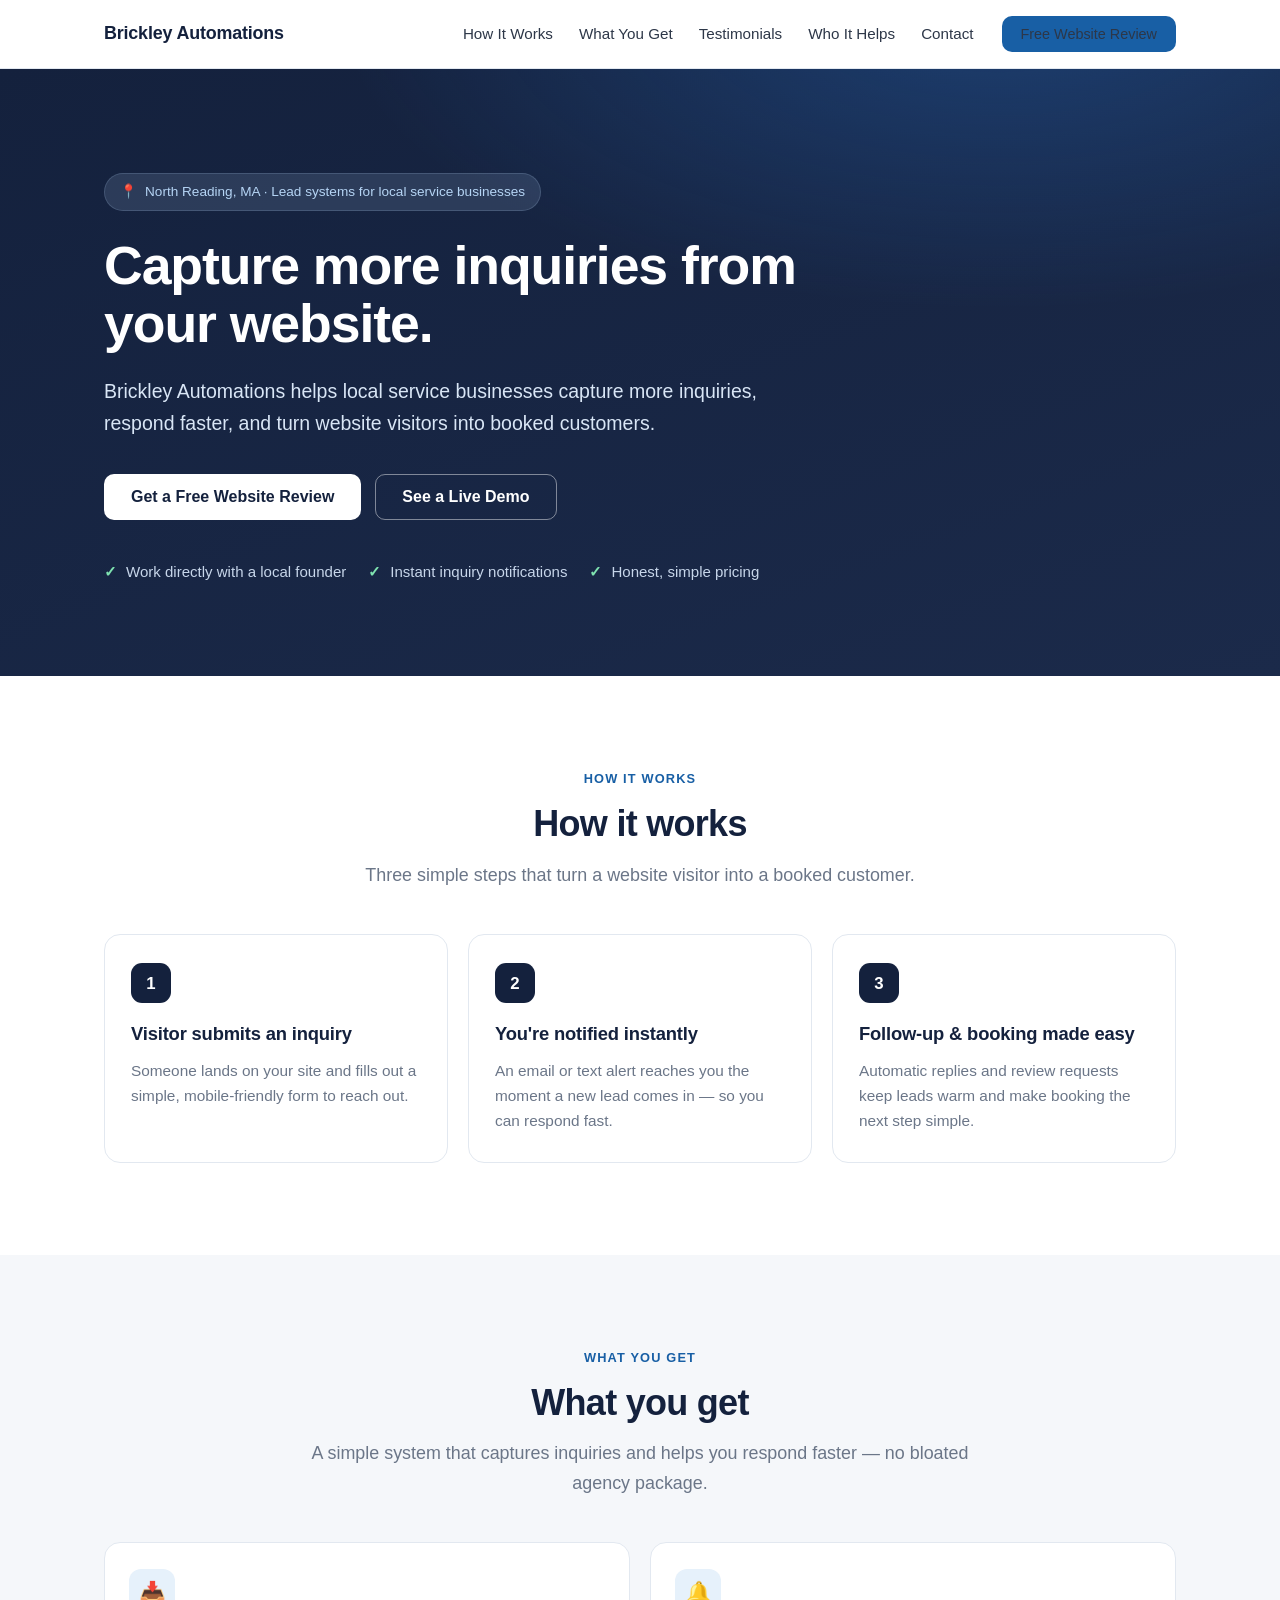
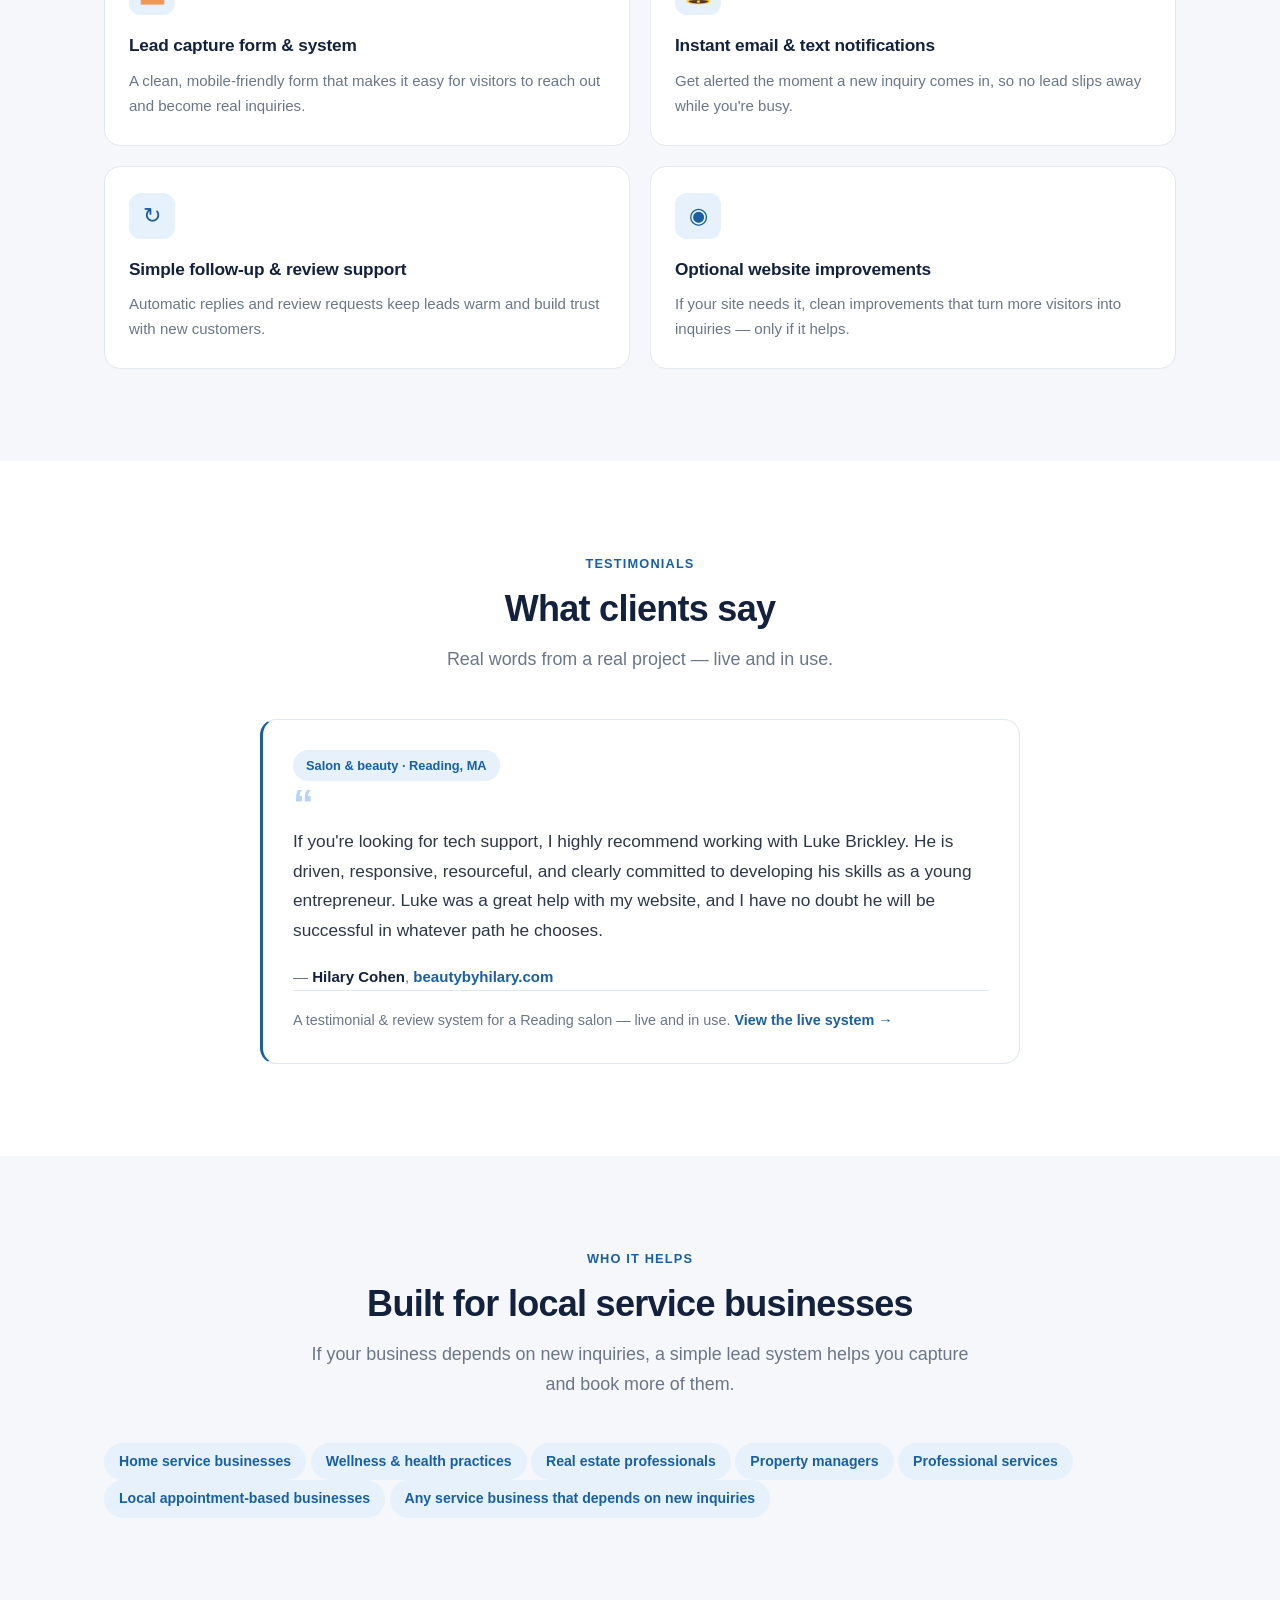
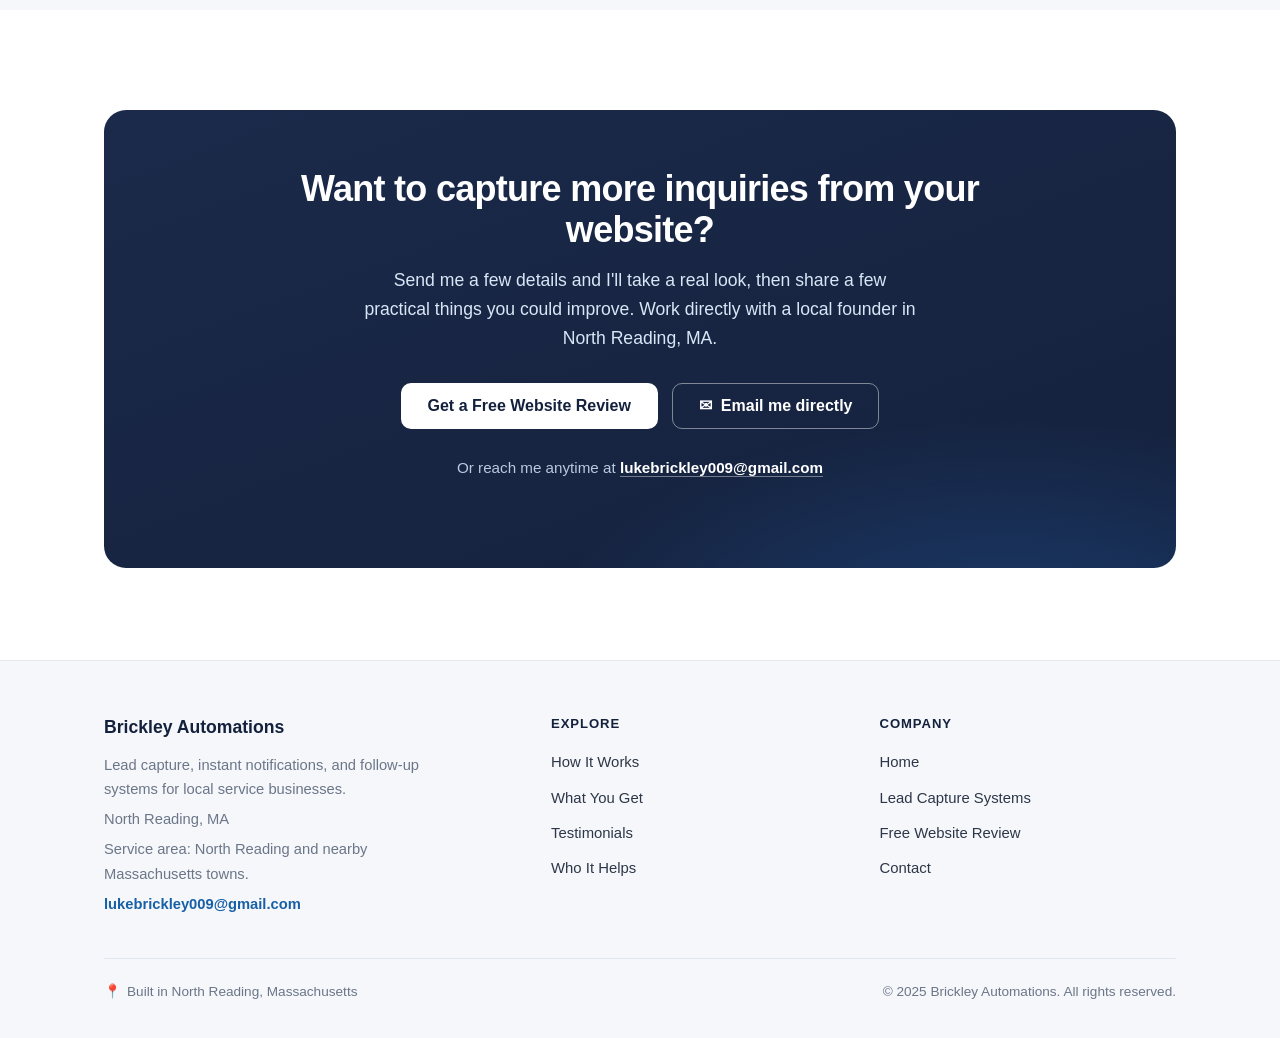
==== commit 795d4446: "Unify prospect tasks with main tasks" ====
--- a/index.html
+++ b/index.html
@@ -3,28 +3,29 @@
 <head>
   <meta charset="UTF-8">
   <meta name="viewport" content="width=device-width, initial-scale=1.0">
-  <title>Local SEO &amp; Website Design in North Reading, MA | Brickley Automations</title>
-  <meta name="description" content="Brickley Automations helps local businesses get more inquiries with better websites, local SEO, reviews, and follow-up systems.">
+  <title>Lead Capture Systems for Local Service Businesses | Brickley Automations</title>
+  <meta name="description" content="Brickley Automations helps local service businesses capture more inquiries, respond faster, and turn website visitors into booked customers.">
   <link rel="canonical" href="https://brickleyautomations.com/">
   <meta name="theme-color" content="#14213D">
-  <meta property="og:title" content="Local SEO &amp; Website Design in North Reading, MA | Brickley Automations">
-  <meta property="og:description" content="Turn your website into a lead system. Better websites, local SEO, reviews, and faster follow-up for local businesses in North Reading, MA and beyond.">
+  <meta property="og:title" content="Lead Capture Systems for Local Service Businesses | Brickley Automations">
+  <meta property="og:description" content="Capture more inquiries, respond faster, and turn website visitors into booked customers. Built for local service businesses.">
   <meta property="og:type" content="website">
   <meta property="og:url" content="https://brickleyautomations.com/">
   <link rel="stylesheet" href="/styles.css">
 </head>
 <body>
 
-  <!-- Navigation -->
+  <!-- Section navigation -->
   <nav>
     <div class="container nav-inner">
       <a href="/" class="nav-brand">Brickley Automations</a>
       <div class="nav-links">
         <div class="nav-menu-links">
-          <a href="/website-design-local-businesses/">Website Design</a>
-          <a href="/local-seo-cleanup/">Local SEO</a>
-          <a href="/lead-capture-systems/">Lead Systems</a>
-          <a href="/review-testimonial-systems/">Reviews</a>
+          <a href="#how-it-works">How It Works</a>
+          <a href="#what-you-get">What You Get</a>
+          <a href="#testimonials">Testimonials</a>
+          <a href="#who-it-helps">Who It Helps</a>
+          <a href="#contact">Contact</a>
         </div>
         <a href="/free-website-review/" class="btn btn-primary">Free Website Review</a>
       </div>
@@ -34,391 +35,131 @@
   <!-- Hero -->
   <header class="hero" id="top">
     <div class="container">
-      <div class="badge"><span>&#128205;</span> North Reading, MA &middot; Local businesses across Massachusetts</div>
-      <h1>Transform Your Business with Automated Lead Capture Systems</h1>
-      <p class="lead">Get more booked customers and respond faster to inquiries.</p>
+      <div class="badge"><span>&#128205;</span> North Reading, MA &middot; Lead systems for local service businesses</div>
+      <h1>Capture more inquiries from your website.</h1>
+      <p class="lead">Brickley Automations helps local service businesses capture more inquiries, respond faster, and turn website visitors into booked customers.</p>
       <div class="hero-buttons">
-        <a href="#review" class="btn btn-white">Get a Free Website Review</a>
-        <a href="#build" class="btn btn-outline">See What I Build</a>
+        <a href="/free-website-review/" class="btn btn-white">Get a Free Website Review</a>
+        <a href="https://demo.brickleyautomations.com" target="_blank" rel="noopener" class="btn btn-outline">See a Live Demo</a>
       </div>
       <div class="trust-row">
-        <span class="trust-item"><span class="tick">&#10003;</span> Local founder</span>
-        <span class="trust-item"><span class="tick">&#10003;</span> Done-for-you setup</span>
-        <span class="trust-item"><span class="tick">&#10003;</span> Simple systems that get you leads</span>
-        <span class="trust-item"><span class="tick">&#10003;</span> No bloated agency process</span>
+        <span class="trust-item"><span class="tick">&#10003;</span> Work directly with a local founder</span>
+        <span class="trust-item"><span class="tick">&#10003;</span> Instant inquiry notifications</span>
+        <span class="trust-item"><span class="tick">&#10003;</span> Honest, simple pricing</span>
       </div>
     </div>
   </header>
 
-  <!-- Audience callout -->
-  <div class="container">
-    <div class="audience">
-      <span class="a-label">Built for local businesses like:</span>
-      <div class="chips">
-        <span class="chip">Salons &amp; beauty</span>
-        <span class="chip">Wellness businesses</span>
-        <span class="chip">Real estate pros</span>
-        <span class="chip">Property managers</span>
-        <span class="chip">Pet services</span>
-        <span class="chip">Dentists</span>
-        <span class="chip">Local service providers</span>
-      </div>
-    </div>
-  </div>
-
-  <!-- Lead Generation Systems -->
-  <section id="lead-generation">
-    <div class="container">
-      <div class="section-head">
-        <p class="label">Core service</p>
-        <h2>Lead Generation Systems</h2>
-        <p class="section-sub">Automated lead capture systems turn your website into a booking engine &mdash; capturing every inquiry, alerting you the moment it arrives, and following up automatically. The result: more booked customers and client interactions that feel fast, personal, and effortless.</p>
-      </div>
-      <a href="/lead-capture-systems/" class="btn btn-primary">Learn More</a>
-
-      <!-- Benefits -->
-      <div class="section-head" style="margin-top: 56px; margin-bottom: 24px;">
-        <p class="label">Benefits</p>
-        <h3 style="color: var(--navy); font-size: 1.4rem; font-weight: 800;">What these systems do for your business</h3>
-      </div>
-      <div class="grid grid-3">
-        <div class="card">
-          <div class="icon-box">&#128200;</div>
-          <h3>Increase inquiries by X%</h3>
-          <p>Clear calls-to-action and easy forms turn more of your existing visitors into real inquiries.</p>
-        </div>
-        <div class="card">
-          <div class="icon-box">&#9889;</div>
-          <h3>Faster customer responses</h3>
-          <p>Instant notifications and automatic replies mean leads hear back in minutes, not days.</p>
-        </div>
-        <div class="card">
-          <div class="icon-box">&#128197;</div>
-          <h3>Improved booking convenience</h3>
-          <p>Simple inquiry and booking pages make it effortless for customers to take the next step.</p>
-        </div>
-      </div>
-    </div>
-  </section>
-
-  <!-- Additional Features -->
-  <section class="bg-gray" id="plus-features">
-    <div class="container">
-      <div class="section-head">
-        <p class="label">More than lead capture</p>
-        <h2>Plus Features to Strengthen Your Online Presence</h2>
-        <p class="section-sub">Lead generation works best on a strong foundation. These round out your online presence so every new visitor lands somewhere built to convert.</p>
-      </div>
-      <div class="grid grid-3">
-        <a class="card" href="/website-design-local-businesses/" style="text-decoration:none;">
-          <div class="icon-box">&#9673;</div>
-          <h3>Full Website Builds</h3>
-          <p>Clean, mobile-friendly websites built from the ground up to turn visitors into inquiries.</p>
-        </a>
-        <a class="card" href="/local-seo-cleanup/" style="text-decoration:none;">
-          <div class="icon-box">&#128269;</div>
-          <h3>SEO Optimization</h3>
-          <p>Better titles, structure, and local keywords so nearby customers find you on Google.</p>
-        </a>
-        <a class="card" href="/lead-capture-systems/" style="text-decoration:none;">
-          <div class="icon-box">&#8635;</div>
-          <h3>Automated Follow-ups</h3>
-          <p>Automatic replies and reminders that keep every lead warm until they book.</p>
-        </a>
-      </div>
-    </div>
-  </section>
-
-  <!-- Lead capture / website review -->
-  <section class="review" id="review">
-    <div class="container">
-      <div class="review-grid">
-        <div class="review-copy">
-          <p class="label" style="color: var(--light-blue);">Start here</p>
-          <h2>Get a free website review.</h2>
-          <p>I'll personally review your website, local SEO, reviews, and lead capture setup, then send 3&ndash;5 practical improvements you can make.</p>
-          <ul class="mini">
-            <li><span class="tick">&#10003;</span> Based in North Reading, MA</li>
-            <li><span class="tick">&#10003;</span> Built for small &amp; local businesses</li>
-            <li><span class="tick">&#10003;</span> No pressure to buy anything</li>
-            <li><span class="tick">&#10003;</span> A practical review, not an automated report</li>
-          </ul>
-        </div>
-
-        <form class="form-card" id="reviewForm" novalidate>
-          <div class="form-row two">
-            <div>
-              <label for="name">Name</label>
-              <input type="text" id="name" name="name" placeholder="Your name" required>
-            </div>
-            <div>
-              <label for="email">Email</label>
-              <input type="email" id="email" name="email" placeholder="you@email.com" required>
-            </div>
-          </div>
-          <div class="form-row">
-            <label for="business">Business name</label>
-            <input type="text" id="business" name="business" placeholder="Your business">
-          </div>
-          <div class="form-row">
-            <label for="website">Website URL</label>
-            <input type="text" id="website" name="website" placeholder="yourbusiness.com">
-          </div>
-          <div class="form-row">
-            <label for="goal">What best describes your goal?</label>
-            <select id="goal" name="goal">
-              <option value="" selected>Choose one…</option>
-              <option>Get more leads from my website</option>
-              <option>Improve local Google rankings</option>
-              <option>Redesign or refresh my website</option>
-              <option>Add reviews/testimonials</option>
-              <option>Add booking or inquiry forms</option>
-              <option>Not sure yet</option>
-            </select>
-          </div>
-          <div class="form-row">
-            <label for="help">What do you want help with?</label>
-            <textarea id="help" name="help" placeholder="A sentence or two about your business and what you'd like to improve…"></textarea>
-          </div>
-          <button type="submit" class="btn btn-primary">Request Review</button>
-          <p class="form-status" id="formStatus" role="status" aria-live="polite"></p>
-          <p class="form-note">Prefer email? Reach me directly at <a href="mailto:lukebrickley009@gmail.com" style="color: var(--blue); font-weight:600;">lukebrickley009@gmail.com</a></p>
-        </form>
-      </div>
-    </div>
-  </section>
-
-  <!-- Problem -->
-  <section id="problem">
-    <div class="container">
-      <div class="section-head">
-        <p class="label">The problem</p>
-        <h2>Most local business websites don't pull their weight.</h2>
-        <p class="section-sub">They usually look fine. The issue is what happens after someone lands on them &mdash; that's where inquiries quietly slip away.</p>
-      </div>
-      <div class="problem-grid">
-        <div class="problem-item"><span class="x">&times;</span><p>Looks okay, but doesn't consistently turn visitors into inquiries.</p></div>
-        <div class="problem-item"><span class="x">&times;</span><p>Makes it harder than it should be for people to contact or book.</p></div>
-        <div class="problem-item"><span class="x">&times;</span><p>Doesn't show enough reviews or testimonials to build trust fast.</p></div>
-        <div class="problem-item"><span class="x">&times;</span><p>Weak local SEO, so nearby customers don't find it on Google.</p></div>
-        <div class="problem-item"><span class="x">&times;</span><p>Leads go cold because follow-up is slow or inconsistent.</p></div>
-      </div>
-    </div>
-  </section>
-
-  <!-- The Lead System -->
-  <section class="bg-gray" id="lead-system">
-    <div class="container">
-      <div class="section-head center">
-        <p class="label">The lead system</p>
-        <h2>The pieces that actually bring in work.</h2>
-        <p class="section-sub">Five simple building blocks that turn a website from an online brochure into something that brings you inquiries.</p>
-      </div>
-      <div class="grid grid-5">
-        <div class="card">
-          <div class="icon-box">&#9673;</div>
-          <h3>Website That Converts</h3>
-          <p>Clear pages, mobile-friendly design, and strong calls-to-action with contact forms &mdash; so more visitors actually reach out.</p>
-        </div>
-        <div class="card">
-          <div class="icon-box">&#128205;</div>
-          <h3>Local SEO Foundation</h3>
-          <p>Better page structure, titles, descriptions, and local keywords so nearby customers find you on Google.</p>
-        </div>
-        <div class="card">
-          <div class="icon-box">&#9733;</div>
-          <h3>Reviews &amp; Testimonials</h3>
-          <p>Collect and display real proof, so new visitors trust your business faster and feel confident booking.</p>
-        </div>
-        <div class="card">
-          <div class="icon-box">&#128229;</div>
-          <h3>Lead Capture Forms</h3>
-          <p>Make it easy to inquire, request a quote, book, or ask a question &mdash; without the visitor giving up halfway.</p>
-        </div>
-        <div class="card">
-          <div class="icon-box">&#8635;</div>
-          <h3>Follow-Up Systems</h3>
-          <p>Respond faster with instant notifications and follow-ups, so fewer leads slip through the cracks.</p>
-        </div>
-      </div>
-
-      <!-- Lead system flow diagram -->
-      <div class="section-head center" style="margin-top: 56px; margin-bottom: 24px;">
-        <h3 style="color: var(--navy); font-size: 1.2rem; font-weight: 700;">How a lead moves through the system</h3>
-      </div>
-      <div class="flow">
-        <div class="flow-step"><div class="fi">&#9673;</div><strong>Website</strong><span>A visitor lands on a clear, mobile-friendly page.</span></div>
-        <div class="flow-arrow">&rarr;</div>
-        <div class="flow-step"><div class="fi">&#128229;</div><strong>Form</strong><span>They inquire, request a quote, or book.</span></div>
-        <div class="flow-arrow">&rarr;</div>
-        <div class="flow-step"><div class="fi">&#9993;</div><strong>Notification</strong><span>You get an instant alert.</span></div>
-        <div class="flow-arrow">&rarr;</div>
-        <div class="flow-step"><div class="fi">&#8635;</div><strong>Follow-up</strong><span>A fast reply keeps the lead warm.</span></div>
-        <div class="flow-arrow">&rarr;</div>
-        <div class="flow-step"><div class="fi">&#10003;</div><strong>Booked inquiry</strong><span>The lead becomes real work.</span></div>
-      </div>
-    </div>
-  </section>
-
-  <!-- What I Build -->
-  <section id="build">
-    <div class="container">
-      <div class="section-head">
-        <p class="label">What I build</p>
-        <h2>Real, done-for-you pieces &mdash; not vague "automation."</h2>
-        <p class="section-sub">Concrete things I set up for local businesses, built around what you actually need. Explore each service in more detail:</p>
-      </div>
-      <div class="build-grid">
-        <a class="build-item" href="/website-design-local-businesses/" style="text-decoration:none;"><span class="dot">&#9998;</span><div><h3>Website refreshes &amp; redesigns</h3><p>Cleaner, faster, mobile-first pages that guide visitors to act.</p></div></a>
-        <a class="build-item" href="/lead-capture-systems/" style="text-decoration:none;"><span class="dot">&#128229;</span><div><h3>Contact forms with instant alerts</h3><p>Every inquiry lands in your inbox the moment it's sent.</p></div></a>
-        <a class="build-item" href="/review-testimonial-systems/" style="text-decoration:none;"><span class="dot">&#9733;</span><div><h3>Testimonial &amp; review galleries</h3><p>Collect, approve, and display customer proof automatically.</p></div></a>
-        <a class="build-item" href="/local-seo-cleanup/" style="text-decoration:none;"><span class="dot">&#128269;</span><div><h3>Local SEO cleanup</h3><p>Titles, descriptions, structure, and local keywords tidied up.</p></div></a>
-        <a class="build-item" href="/lead-capture-systems/" style="text-decoration:none;"><span class="dot">&#128197;</span><div><h3>Booking &amp; inquiry pages</h3><p>Direct booking/inquiry pages for service businesses and property managers.</p></div></a>
-        <a class="build-item" href="/lead-capture-systems/" style="text-decoration:none;"><span class="dot">&#8635;</span><div><h3>Follow-up workflows</h3><p>Automatic replies and reminders so leads stay warm.</p></div></a>
-      </div>
-    </div>
-  </section>
-
-  <!-- Local trust -->
-  <section class="bg-gray" id="local">
-    <div class="container">
-      <div class="section-head">
-        <p class="label">Local &amp; nearby</p>
-        <h2>Helping North Reading and Massachusetts businesses get more leads online</h2>
-        <p class="section-sub">I work with local businesses in North Reading, Reading, Wakefield, Wilmington, Andover, Woburn, Burlington, and other nearby Massachusetts towns &mdash; on website improvement, local SEO, lead capture, reviews, and follow-up systems.</p>
-      </div>
-      <div class="towns">
-        <span class="town"><span class="pin">&#128205;</span> North Reading</span>
-        <span class="town"><span class="pin">&#128205;</span> Reading</span>
-        <span class="town"><span class="pin">&#128205;</span> Wakefield</span>
-        <span class="town"><span class="pin">&#128205;</span> Wilmington</span>
-        <span class="town"><span class="pin">&#128205;</span> Andover</span>
-        <span class="town"><span class="pin">&#128205;</span> Woburn</span>
-        <span class="town"><span class="pin">&#128205;</span> Burlington</span>
-        <span class="town">&amp; nearby towns</span>
-      </div>
-      <p style="margin-top: 22px;"><a href="/north-reading-ma/" style="color: var(--blue); font-weight: 600; text-decoration: none;">See local website &amp; SEO help in North Reading, MA &rarr;</a></p>
-    </div>
-  </section>
-
-  <!-- Founder -->
-  <section id="founder">
-    <div class="container">
-      <div class="section-head">
-        <p class="label">Who you work with</p>
-        <h2>Work directly with a local founder</h2>
-      </div>
-      <div class="founder">
-        <div class="monogram" aria-hidden="true">LB</div>
-        <div>
-          <h3>Luke Brickley</h3>
-          <p class="role">Founder &middot; Brickley Automations &middot; North Reading, MA</p>
-          <p>Brickley Automations is run by Luke Brickley, a local developer based in North Reading, MA. You work directly with the person building your website, forms, review systems, and follow-up setup &mdash; no bloated agency handoff.</p>
-        </div>
-      </div>
-    </div>
-  </section>
-
-  <!-- Proof -->
-  <section class="bg-gray" id="proof">
-    <div class="container">
-      <div class="section-head">
-        <p class="label">Case studies</p>
-        <h2>Proof from real projects.</h2>
-        <p class="section-sub">Every project I take on is delivered, live, and used by actual customers &mdash; no stock quotes, no fake results.</p>
-      </div>
-      <div class="proof-grid">
-
-        <div class="proof-card feature">
-          <span class="pill">Salon &amp; beauty &middot; Reading, MA</span>
-          <span class="quote-mark">&ldquo;</span>
-          <blockquote>If you're looking for tech support, I highly recommend working with Luke Brickley. He is driven, responsive, resourceful, and clearly committed to developing his skills as a young entrepreneur. Luke was a great help with my website, and I have no doubt he will be successful in whatever path he chooses.</blockquote>
-          <p class="quote-attr">&mdash; <strong>Hilary Cohen</strong>, <a href="https://beautybyhilary.com" target="_blank" rel="noopener">beautybyhilary.com</a></p>
-          <div class="case-psr">
-            <div class="psr-row"><span class="psr-tag">Project</span><p>Testimonial/review system for a Reading salon.</p></div>
-            <div class="psr-row"><span class="psr-tag">Problem</span><p>Testimonials were not easy to collect, approve, and display.</p></div>
-            <div class="psr-row"><span class="psr-tag">Solution</span><p>Built a simple system for collecting testimonials, reviewing submissions, and displaying approved testimonials live.</p></div>
-            <div class="psr-row"><span class="psr-tag">Result</span><p>The business now has a clean testimonial gallery that builds trust with new visitors.</p></div>
-          </div>
-          <div class="project-summary">
-            <a href="https://hilary.brickleyautomations.com" target="_blank" rel="noopener">View the live system &rarr;</a>
-          </div>
-        </div>
-
-        <div class="proof-card soon">
-          <span class="soon-tag">Coming soon</span>
-          <h3>Local SEO project</h3>
-          <p>A local SEO cleanup for a nearby service business &mdash; sharper titles, descriptions, and structure to improve Google visibility. In progress.</p>
-        </div>
-
-        <div class="proof-card soon">
-          <span class="soon-tag">Coming soon</span>
-          <h3>Property management website</h3>
-          <p>A website with direct inquiry and booking pages for a property manager, built to capture and route leads. In progress.</p>
-        </div>
-
-      </div>
-    </div>
-  </section>
-
-  <!-- Process -->
-  <section id="process">
+  <!-- How It Works -->
+  <section id="how-it-works">
     <div class="container">
       <div class="section-head center">
         <p class="label">How it works</p>
-        <h2>A simple, three-step process.</h2>
-        <p class="section-sub">Straightforward, founder-led, and built around your business &mdash; no drawn-out agency runaround.</p>
+        <h2>How it works</h2>
+        <p class="section-sub">Three simple steps that turn a website visitor into a booked customer.</p>
       </div>
       <div class="grid grid-3">
         <div class="step">
           <div class="num">1</div>
-          <h3>Quick Review</h3>
-          <p>I look at your website, SEO, reviews, and lead capture setup, and pinpoint what's costing you inquiries.</p>
+          <h3>Visitor submits an inquiry</h3>
+          <p>Someone lands on your site and fills out a simple, mobile-friendly form to reach out.</p>
         </div>
         <div class="step">
           <div class="num">2</div>
-          <h3>Build the System</h3>
-          <p>I improve the pages, forms, reviews, and follow-up pieces that matter most for your business.</p>
+          <h3>You're notified instantly</h3>
+          <p>An email or text alert reaches you the moment a new lead comes in &mdash; so you can respond fast.</p>
         </div>
         <div class="step">
           <div class="num">3</div>
-          <h3>Launch &amp; Improve</h3>
-          <p>We go live, check that everything works, and make small improvements over time.</p>
-        </div>
-      </div>
-    </div>
-  </section>
-
-  <!-- Pricing -->
-  <section class="bg-gray" id="pricing">
-    <div class="container">
-      <div class="section-head center">
-        <p class="label">Pricing</p>
-        <h2>Simple, honest pricing.</h2>
-        <p class="section-sub">No bloated retainers &mdash; pricing depends on the scope and is built around what your business actually needs.</p>
-      </div>
-      <div class="pricing-card">
-        <ul class="price-list">
-          <li><span class="p-name">Website refreshes</span><span class="p-amount">Priced to scope</span></li>
-          <li><span class="p-name">Local SEO cleanup</span><span class="p-amount">Priced to scope</span></li>
-          <li><span class="p-name">Review / testimonial systems</span><span class="p-amount">Priced to scope</span></li>
-          <li><span class="p-name">Lead capture / follow-up systems</span><span class="p-amount">Priced to scope</span></li>
-          <li><span class="p-name">Custom projects</span><span class="p-amount">Custom quote</span></li>
-        </ul>
-        <p class="note"><strong>Pricing depends on the scope &mdash; you get a custom quote after a quick conversation.</strong> Every project starts with a free review, so pricing matches what you actually need. Simple first projects are priced fairly while I build case studies, and monthly hosting and maintenance are available depending on scope &mdash; optional, never required.</p>
-        <a href="#review" class="btn btn-primary">Get a Free Website Review</a>
-      </div>
-    </div>
-  </section>
-
-  <!-- Final CTA -->
+          <h3>Follow-up &amp; booking made easy</h3>
+          <p>Automatic replies and review requests keep leads warm and make booking the next step simple.</p>
+        </div>
+      </div>
+    </div>
+  </section>
+
+  <!-- What You Get -->
+  <section class="bg-gray" id="what-you-get">
+    <div class="container">
+      <div class="section-head center">
+        <p class="label">What you get</p>
+        <h2>What you get</h2>
+        <p class="section-sub">A simple system that captures inquiries and helps you respond faster &mdash; no bloated agency package.</p>
+      </div>
+      <div class="grid grid-2">
+        <div class="card">
+          <div class="icon-box">&#128229;</div>
+          <h3>Lead capture form &amp; system</h3>
+          <p>A clean, mobile-friendly form that makes it easy for visitors to reach out and become real inquiries.</p>
+        </div>
+        <div class="card">
+          <div class="icon-box">&#128276;</div>
+          <h3>Instant email &amp; text notifications</h3>
+          <p>Get alerted the moment a new inquiry comes in, so no lead slips away while you're busy.</p>
+        </div>
+        <div class="card">
+          <div class="icon-box">&#8635;</div>
+          <h3>Simple follow-up &amp; review support</h3>
+          <p>Automatic replies and review requests keep leads warm and build trust with new customers.</p>
+        </div>
+        <a class="card" href="/website-design-local-businesses/" style="text-decoration:none;">
+          <div class="icon-box">&#9673;</div>
+          <h3>Optional website improvements</h3>
+          <p>If your site needs it, clean improvements that turn more visitors into inquiries &mdash; only if it helps.</p>
+        </a>
+      </div>
+    </div>
+  </section>
+
+  <!-- Testimonials -->
+  <section id="testimonials">
+    <div class="container">
+      <div class="section-head center">
+        <p class="label">Testimonials</p>
+        <h2>What clients say</h2>
+        <p class="section-sub">Real words from a real project &mdash; live and in use.</p>
+      </div>
+      <div class="proof-card feature" style="max-width: 760px; margin: 0 auto;">
+        <span class="pill">Salon &amp; beauty &middot; Reading, MA</span>
+        <span class="quote-mark">&ldquo;</span>
+        <blockquote>If you're looking for tech support, I highly recommend working with Luke Brickley. He is driven, responsive, resourceful, and clearly committed to developing his skills as a young entrepreneur. Luke was a great help with my website, and I have no doubt he will be successful in whatever path he chooses.</blockquote>
+        <p class="quote-attr">&mdash; <strong>Hilary Cohen</strong>, <a href="https://beautybyhilary.com" target="_blank" rel="noopener">beautybyhilary.com</a></p>
+        <div class="project-summary">
+          A testimonial &amp; review system for a Reading salon &mdash; live and in use.
+          <a href="https://hilary.brickleyautomations.com" target="_blank" rel="noopener">View the live system &rarr;</a>
+        </div>
+      </div>
+    </div>
+  </section>
+
+  <!-- Who It Helps -->
+  <section class="bg-gray" id="who-it-helps">
+    <div class="container">
+      <div class="section-head center">
+        <p class="label">Who it helps</p>
+        <h2>Built for local service businesses</h2>
+        <p class="section-sub">If your business depends on new inquiries, a simple lead system helps you capture and book more of them.</p>
+      </div>
+      <div class="chips" style="justify-content: center;">
+        <span class="chip">Home service businesses</span>
+        <span class="chip">Wellness &amp; health practices</span>
+        <span class="chip">Real estate professionals</span>
+        <span class="chip">Property managers</span>
+        <span class="chip">Professional services</span>
+        <span class="chip">Local appointment-based businesses</span>
+        <span class="chip">Any service business that depends on new inquiries</span>
+      </div>
+    </div>
+  </section>
+
+  <!-- Contact / CTA -->
   <section id="contact">
     <div class="container">
       <div class="final-cta">
-        <h2>Want to see what your website could be doing better?</h2>
-        <p>Send me a few details and I'll take a real look &mdash; then share a few clear, practical things you could improve. Based in North Reading, MA and working with local businesses across Massachusetts.</p>
+        <h2>Want to capture more inquiries from your website?</h2>
+        <p>Send me a few details and I'll take a real look, then share a few practical things you could improve. Work directly with a local founder in North Reading, MA.</p>
         <div class="cta-buttons">
-          <a href="#review" class="btn btn-white">Request a Free Website Review</a>
+          <a href="/free-website-review/" class="btn btn-white">Get a Free Website Review</a>
           <a href="mailto:lukebrickley009@gmail.com" class="btn btn-outline"><span>&#9993;</span> Email me directly</a>
         </div>
         <p class="contact-line">Or reach me anytime at <a href="mailto:lukebrickley009@gmail.com">lukebrickley009@gmail.com</a></p>
@@ -432,25 +173,25 @@
       <div class="footer-grid">
         <div class="footer-brand">
           <div class="brand">Brickley Automations</div>
-          <p>Websites, local SEO, lead capture, reviews, and follow-up systems for local businesses.</p>
+          <p>Lead capture, instant notifications, and follow-up systems for local service businesses.</p>
           <p>North Reading, MA</p>
           <p>Service area: North Reading and nearby Massachusetts towns.</p>
           <p><a href="mailto:lukebrickley009@gmail.com">lukebrickley009@gmail.com</a></p>
         </div>
         <div class="footer-col">
-          <h4>Services</h4>
+          <h4>Explore</h4>
           <ul>
-            <li><a href="/website-design-local-businesses/">Website Design</a></li>
-            <li><a href="/local-seo-cleanup/">Local SEO Cleanup</a></li>
-            <li><a href="/lead-capture-systems/">Lead Capture Systems</a></li>
-            <li><a href="/review-testimonial-systems/">Review &amp; Testimonial Systems</a></li>
+            <li><a href="#how-it-works">How It Works</a></li>
+            <li><a href="#what-you-get">What You Get</a></li>
+            <li><a href="#testimonials">Testimonials</a></li>
+            <li><a href="#who-it-helps">Who It Helps</a></li>
           </ul>
         </div>
         <div class="footer-col">
           <h4>Company</h4>
           <ul>
             <li><a href="/">Home</a></li>
-            <li><a href="/north-reading-ma/">North Reading, MA</a></li>
+            <li><a href="/lead-capture-systems/">Lead Capture Systems</a></li>
             <li><a href="/free-website-review/">Free Website Review</a></li>
             <li><a href="mailto:lukebrickley009@gmail.com">Contact</a></li>
           </ul>
@@ -463,6 +204,5 @@
     </div>
   </footer>
 
-  <script src="/main.js"></script>
 </body>
 </html>
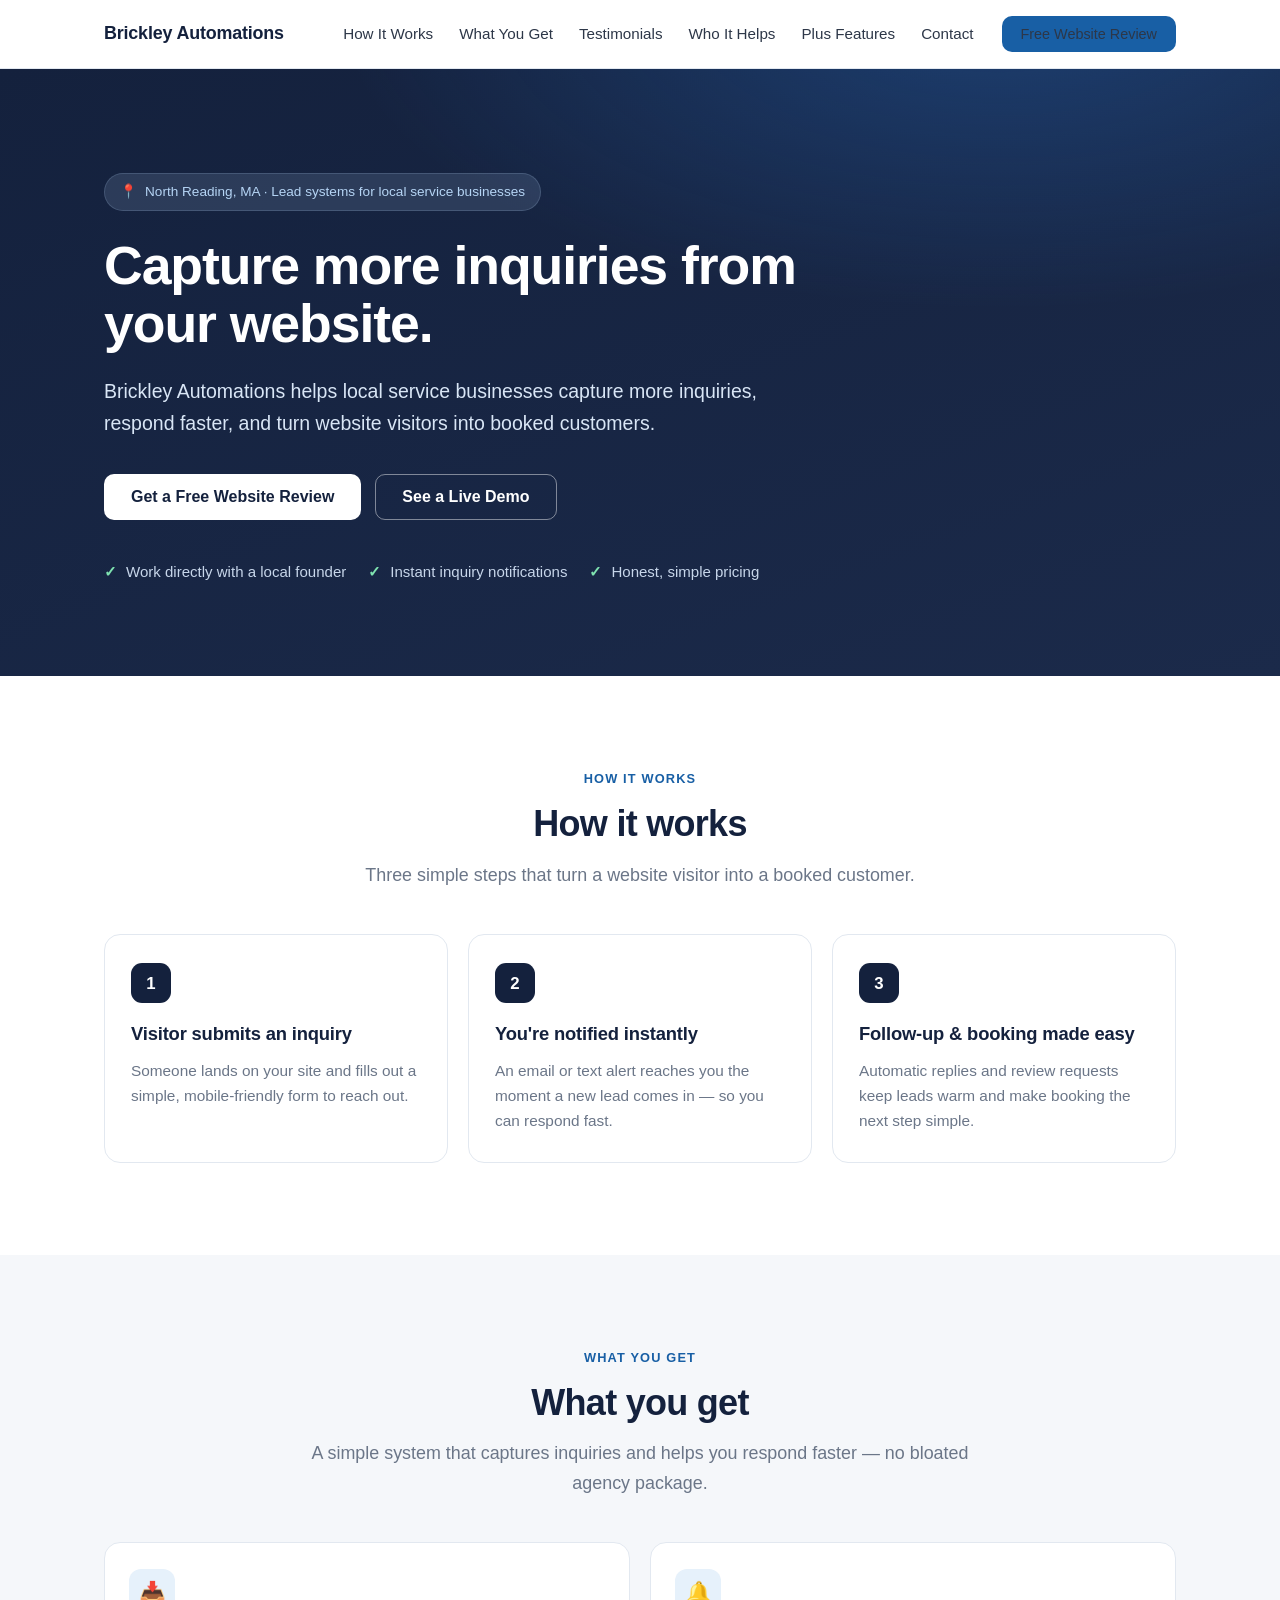
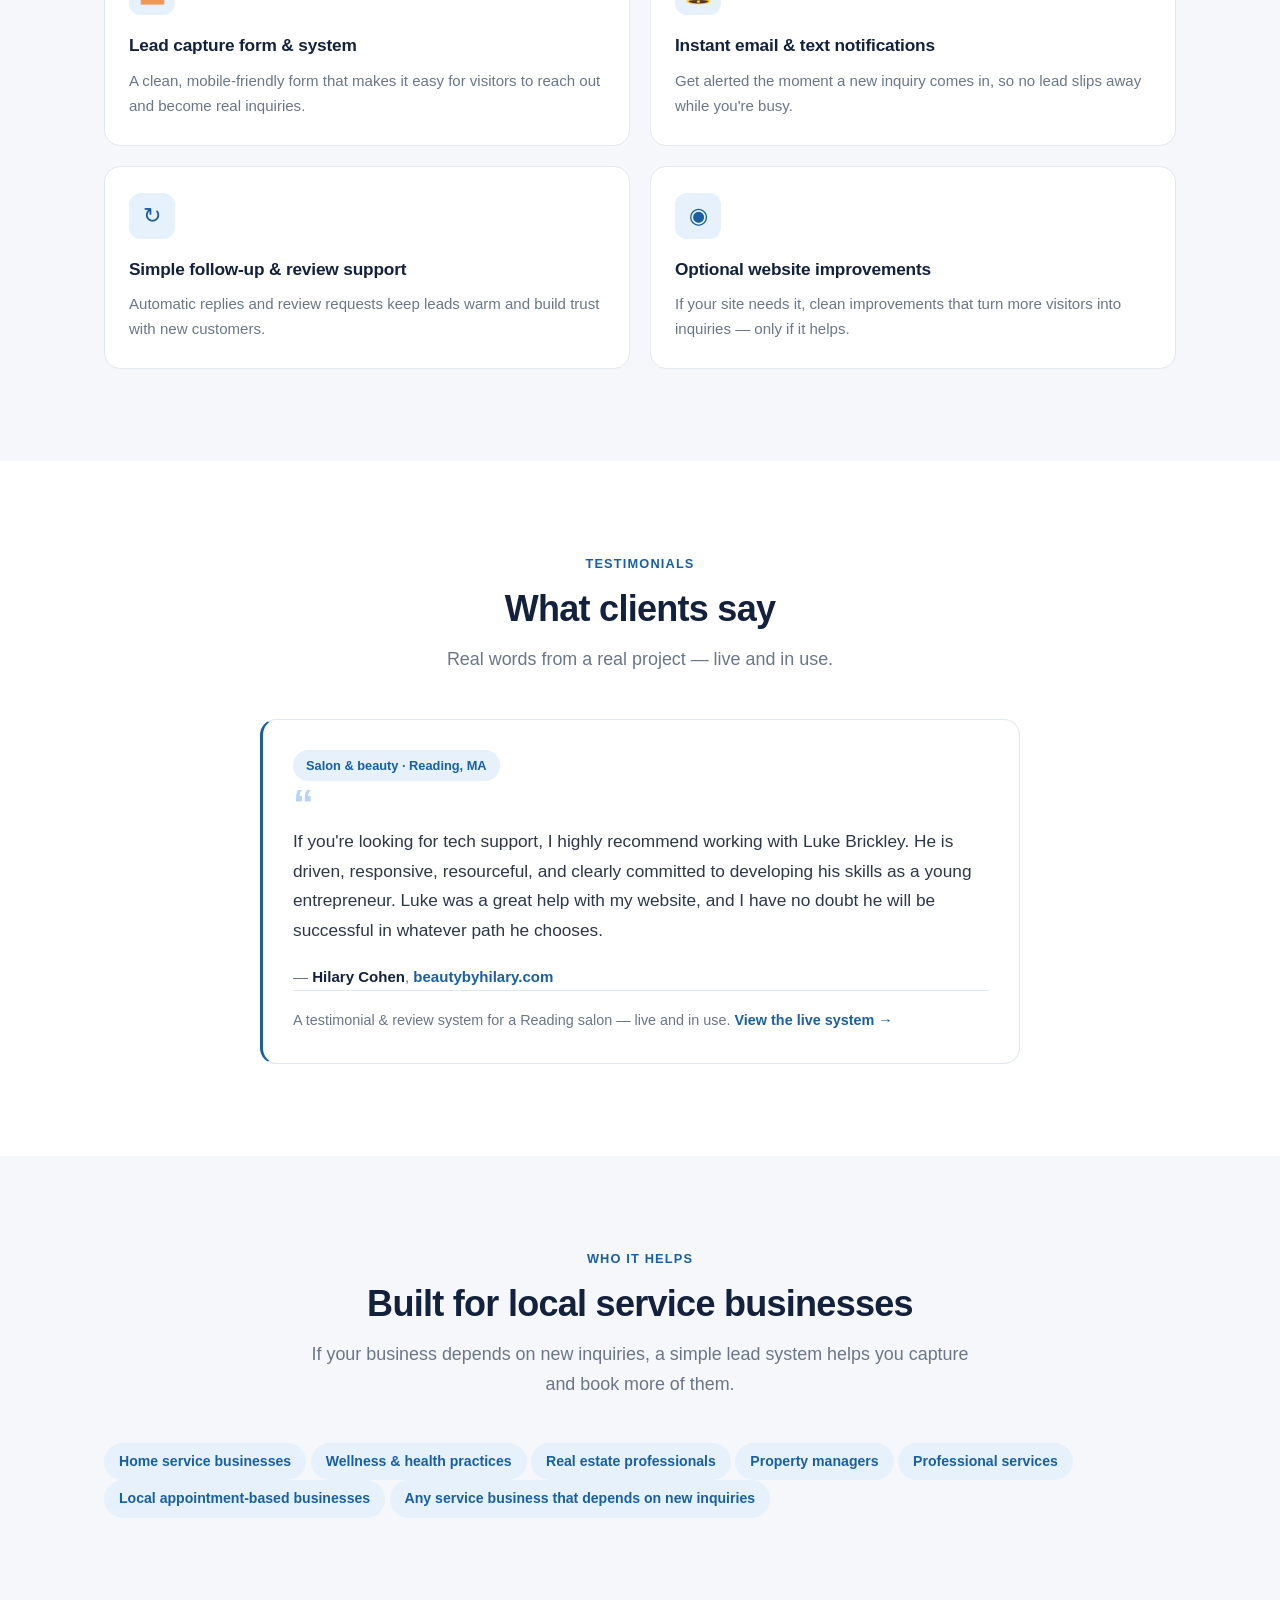
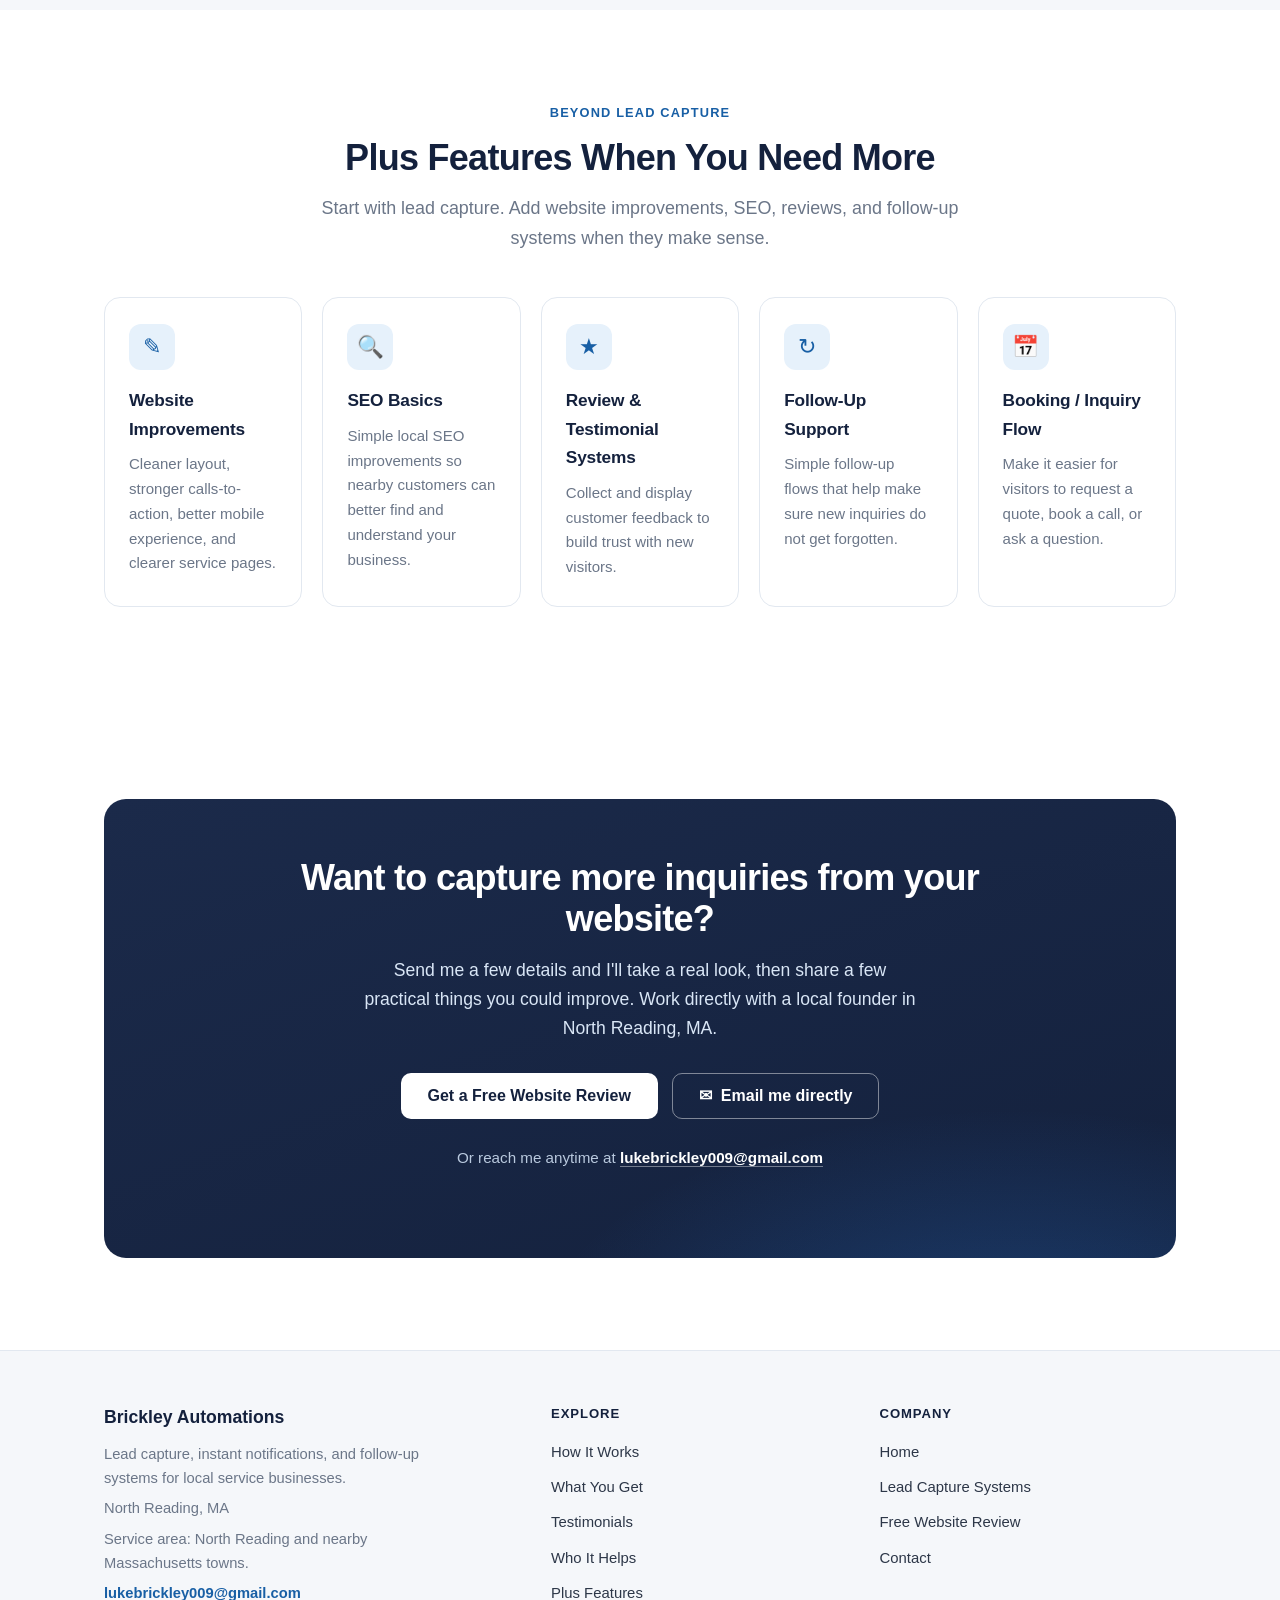
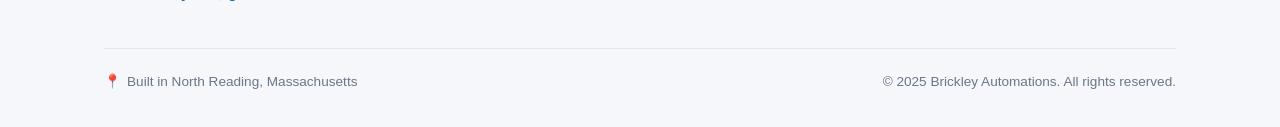
==== commit b12e5d53: "Unify prospect tasks with main tasks" ====
--- a/index.html
+++ b/index.html
@@ -25,6 +25,7 @@
           <a href="#what-you-get">What You Get</a>
           <a href="#testimonials">Testimonials</a>
           <a href="#who-it-helps">Who It Helps</a>
+          <a href="#plus-features">Plus Features</a>
           <a href="#contact">Contact</a>
         </div>
         <a href="/free-website-review/" class="btn btn-primary">Free Website Review</a>
@@ -152,6 +153,44 @@
     </div>
   </section>
 
+  <!-- Plus Features (secondary) -->
+  <section id="plus-features">
+    <div class="container">
+      <div class="section-head center">
+        <p class="label">Beyond lead capture</p>
+        <h2>Plus Features When You Need More</h2>
+        <p class="section-sub">Start with lead capture. Add website improvements, SEO, reviews, and follow-up systems when they make sense.</p>
+      </div>
+      <div class="grid grid-5">
+        <a class="card" href="/website-design-local-businesses/" style="text-decoration:none;">
+          <div class="icon-box">&#9998;</div>
+          <h3>Website Improvements</h3>
+          <p>Cleaner layout, stronger calls-to-action, better mobile experience, and clearer service pages.</p>
+        </a>
+        <a class="card" href="/local-seo-cleanup/" style="text-decoration:none;">
+          <div class="icon-box">&#128269;</div>
+          <h3>SEO Basics</h3>
+          <p>Simple local SEO improvements so nearby customers can better find and understand your business.</p>
+        </a>
+        <a class="card" href="/review-testimonial-systems/" style="text-decoration:none;">
+          <div class="icon-box">&#9733;</div>
+          <h3>Review &amp; Testimonial Systems</h3>
+          <p>Collect and display customer feedback to build trust with new visitors.</p>
+        </a>
+        <a class="card" href="/lead-capture-systems/" style="text-decoration:none;">
+          <div class="icon-box">&#8635;</div>
+          <h3>Follow-Up Support</h3>
+          <p>Simple follow-up flows that help make sure new inquiries do not get forgotten.</p>
+        </a>
+        <a class="card" href="/lead-capture-systems/" style="text-decoration:none;">
+          <div class="icon-box">&#128197;</div>
+          <h3>Booking / Inquiry Flow</h3>
+          <p>Make it easier for visitors to request a quote, book a call, or ask a question.</p>
+        </a>
+      </div>
+    </div>
+  </section>
+
   <!-- Contact / CTA -->
   <section id="contact">
     <div class="container">
@@ -185,6 +224,7 @@
             <li><a href="#what-you-get">What You Get</a></li>
             <li><a href="#testimonials">Testimonials</a></li>
             <li><a href="#who-it-helps">Who It Helps</a></li>
+            <li><a href="#plus-features">Plus Features</a></li>
           </ul>
         </div>
         <div class="footer-col">
